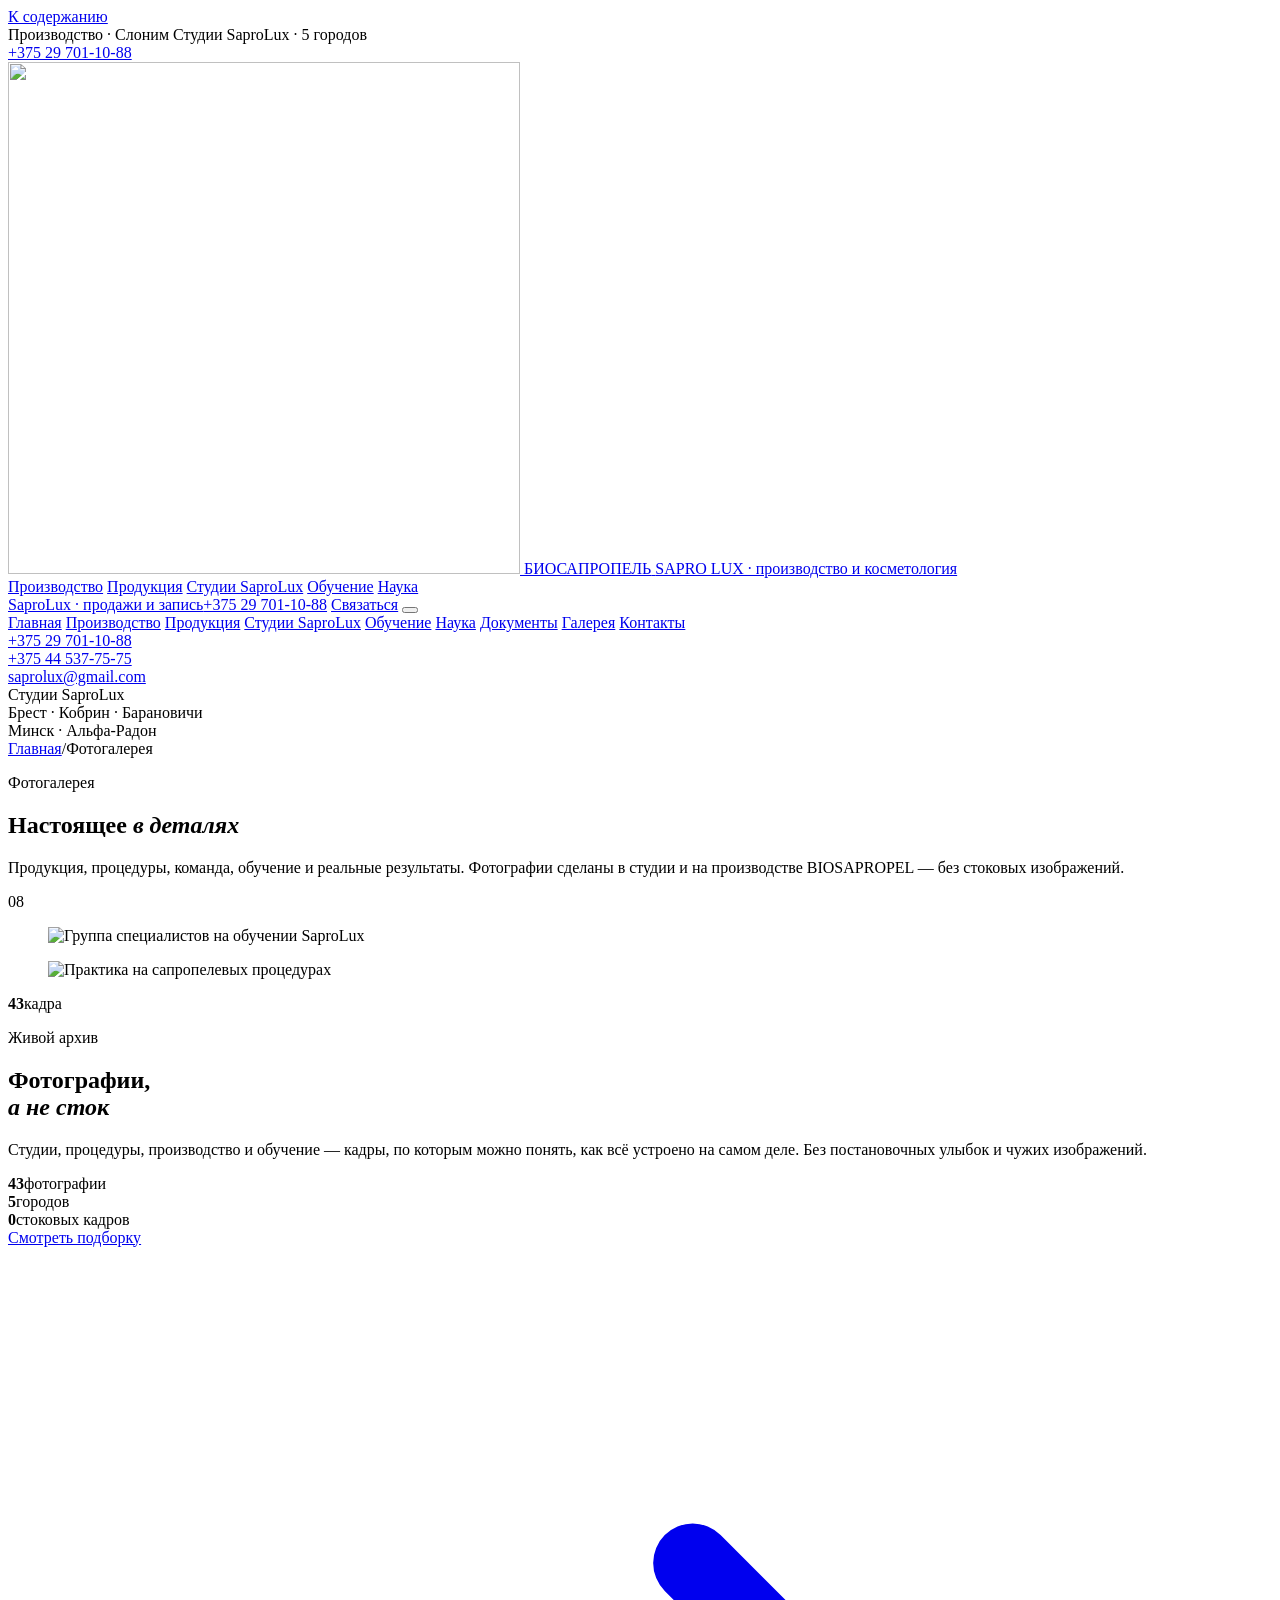
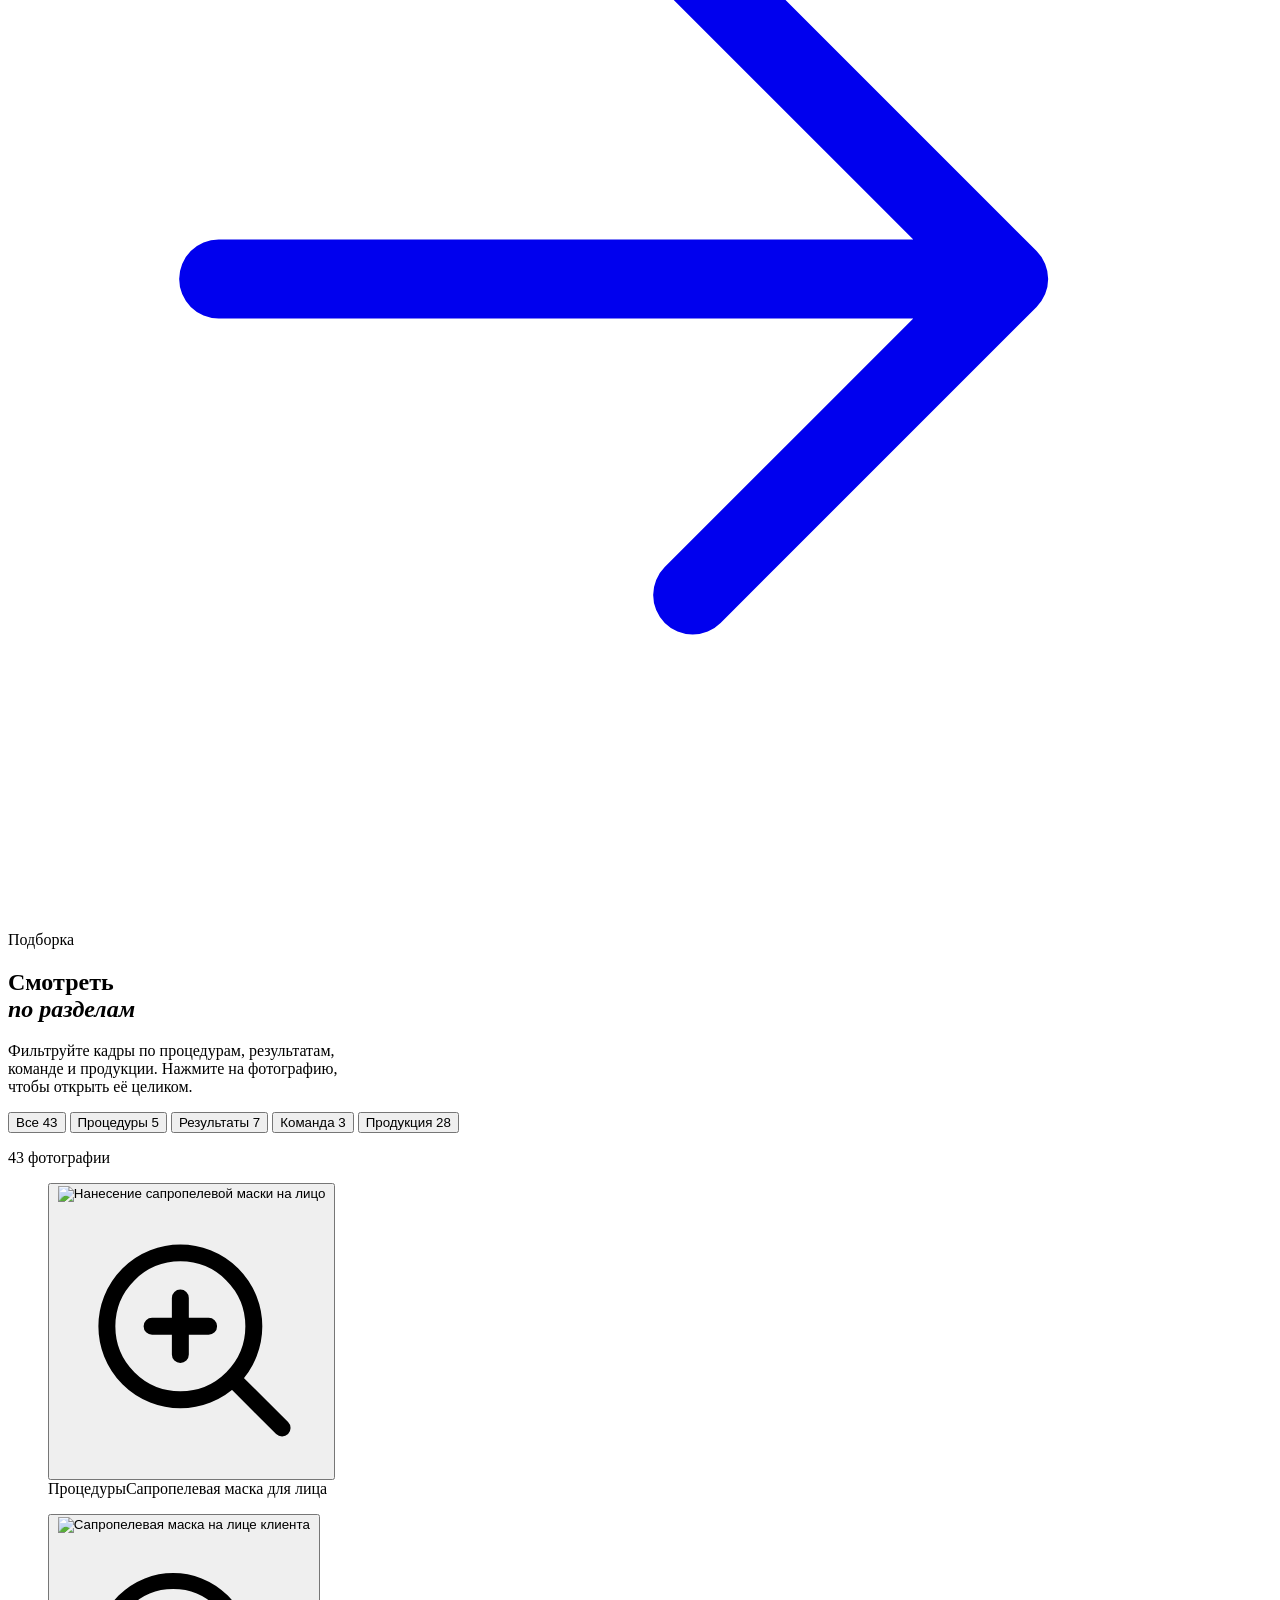
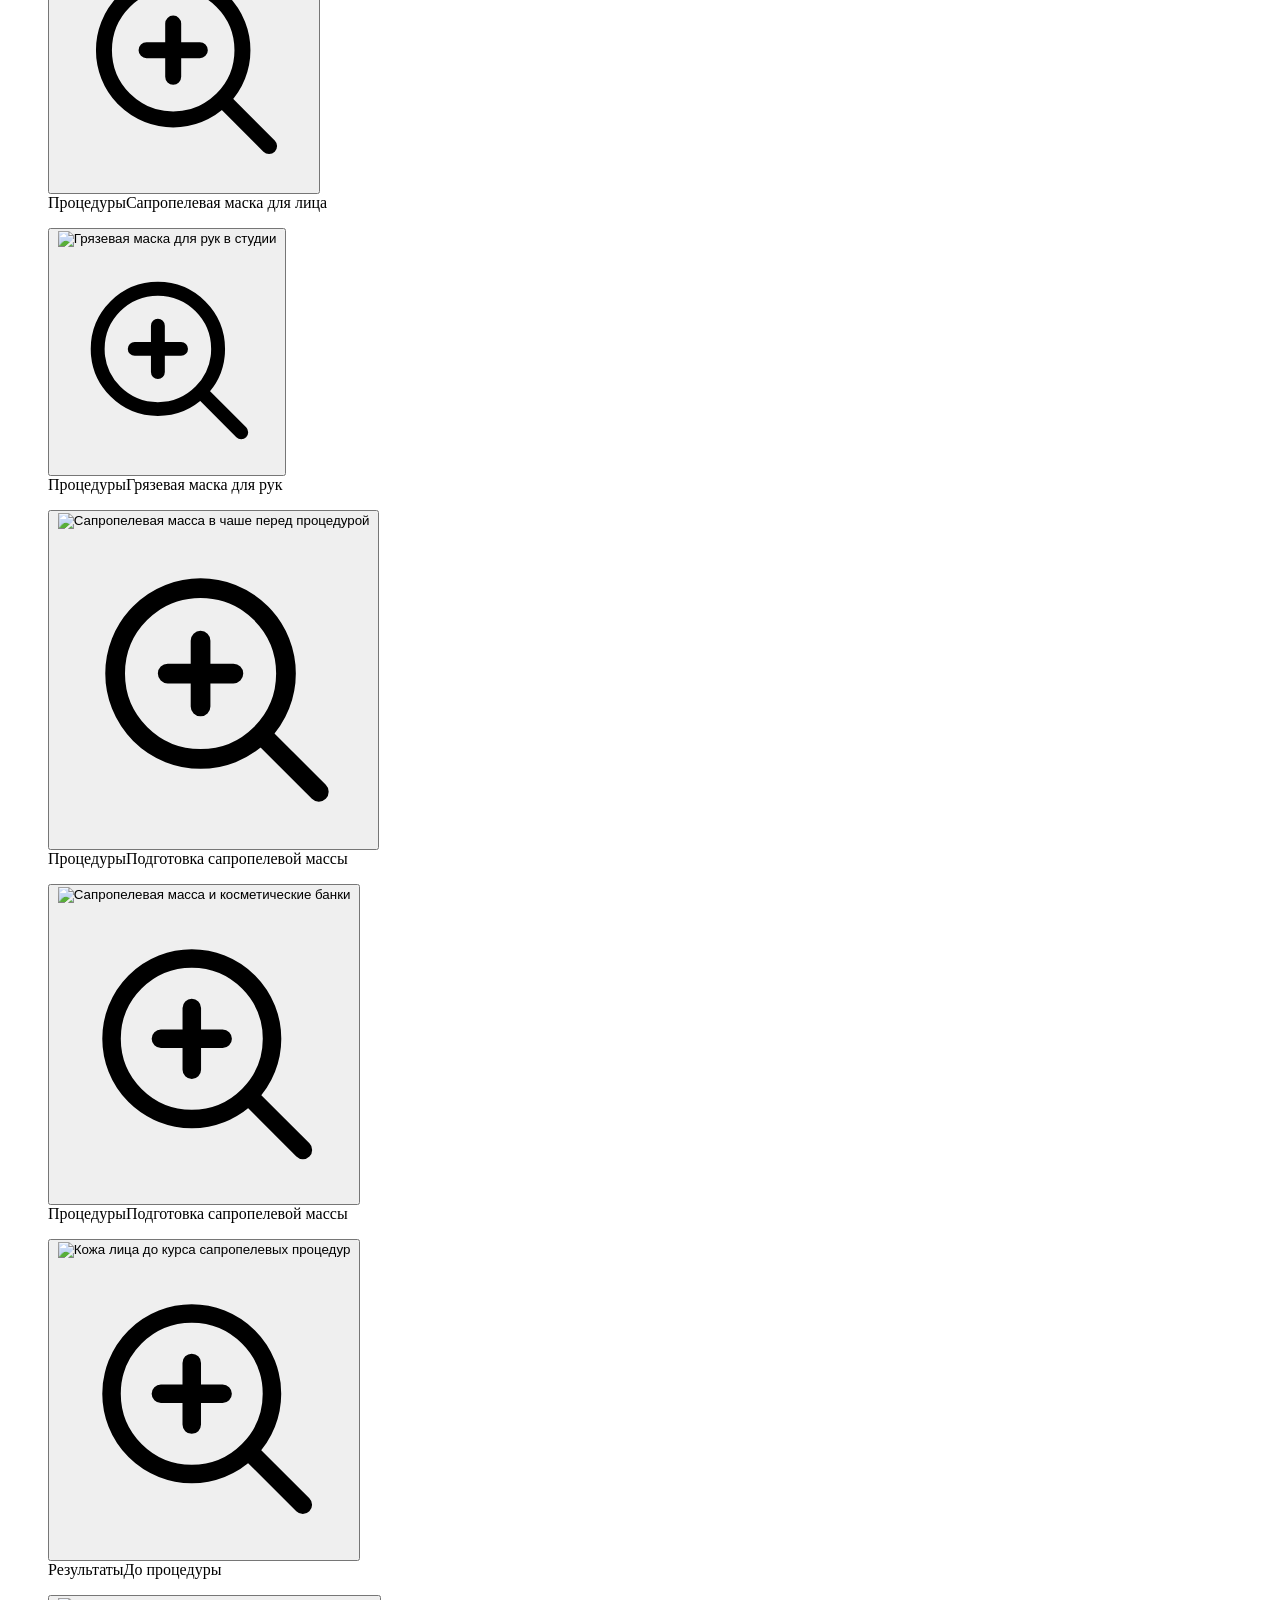
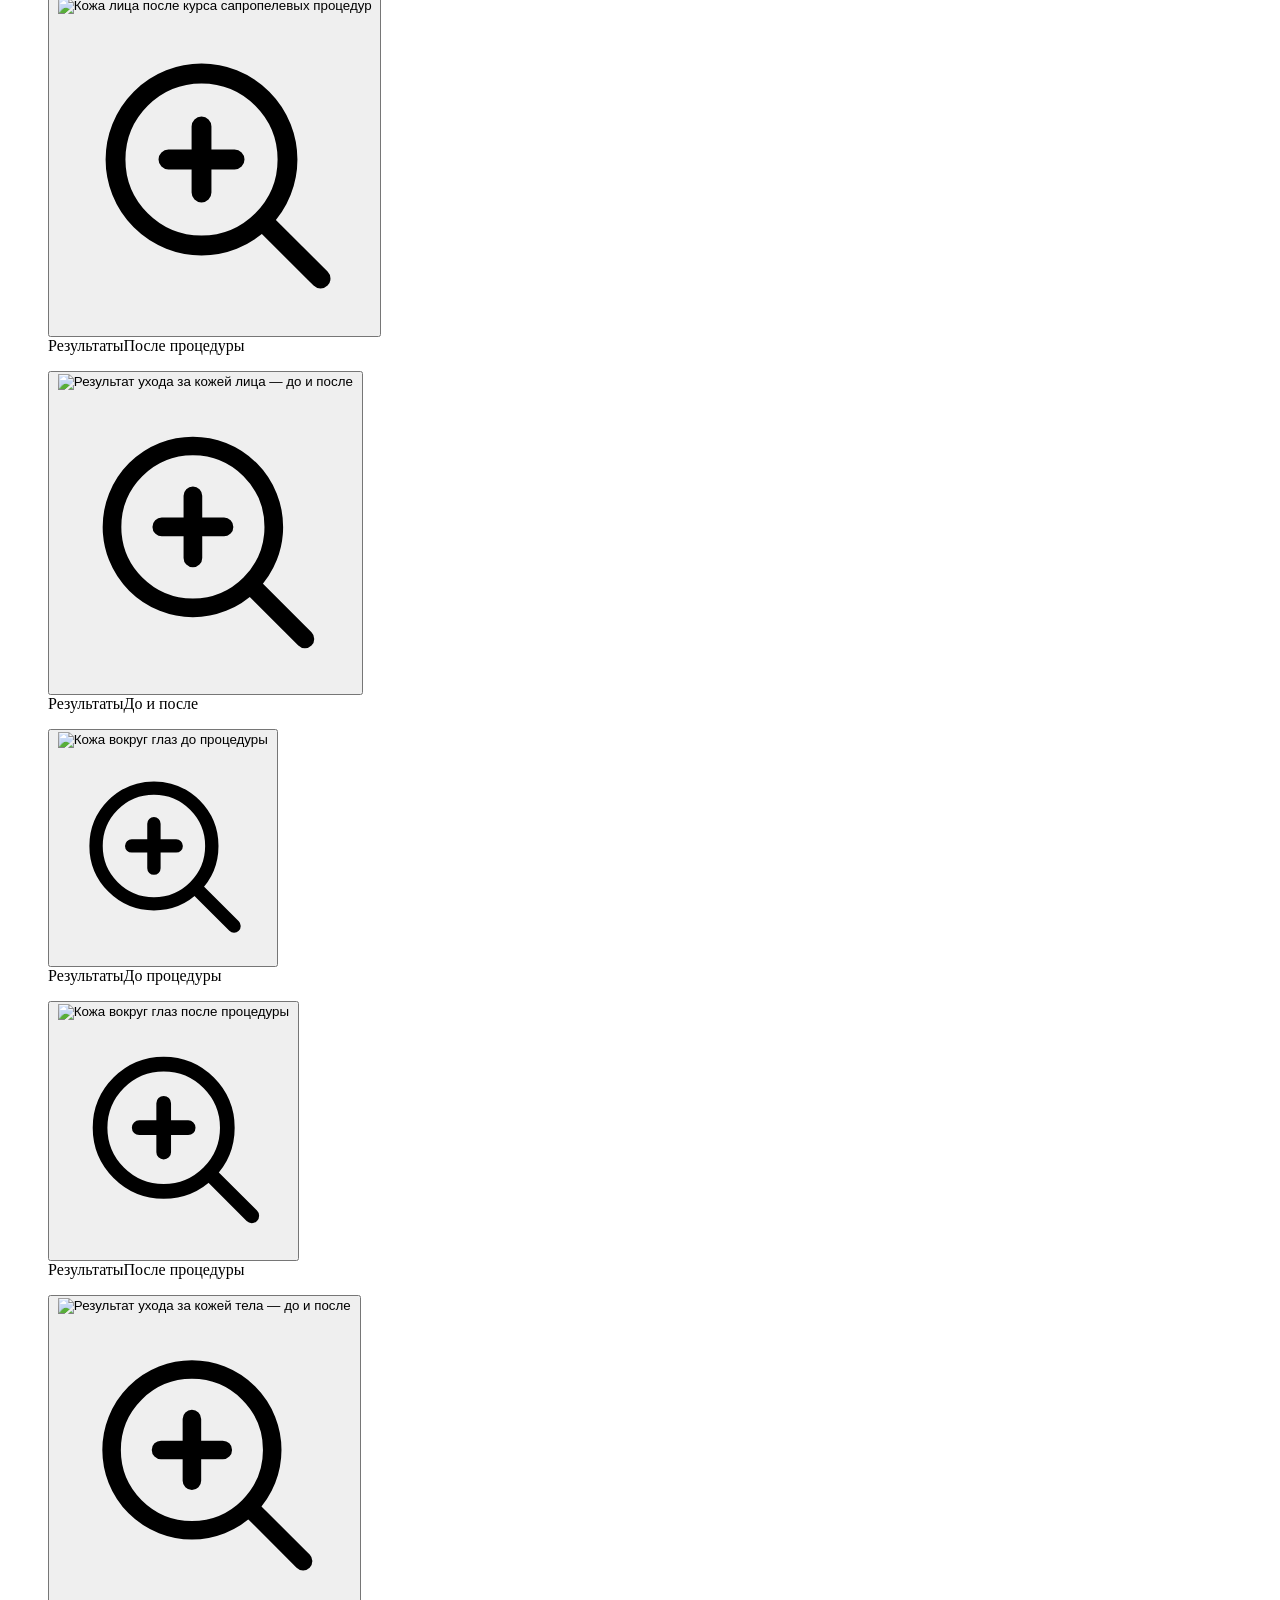
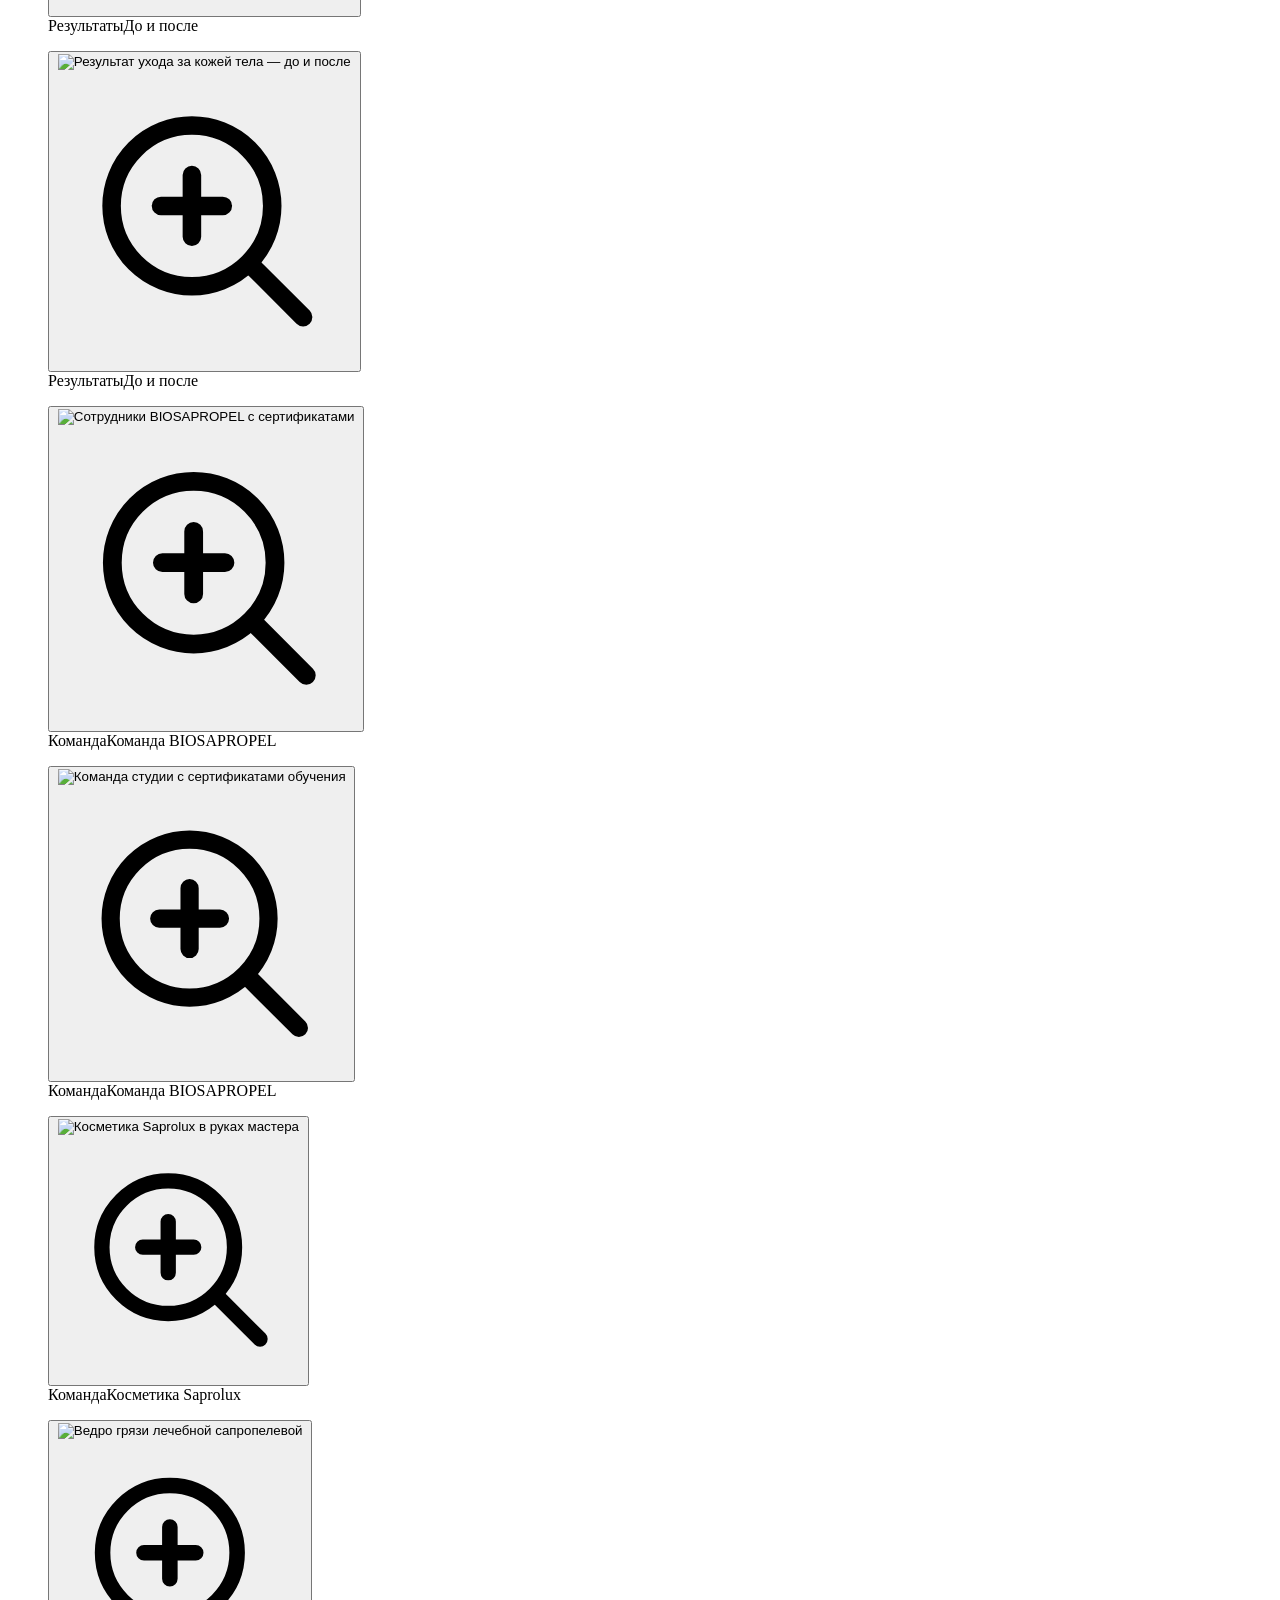
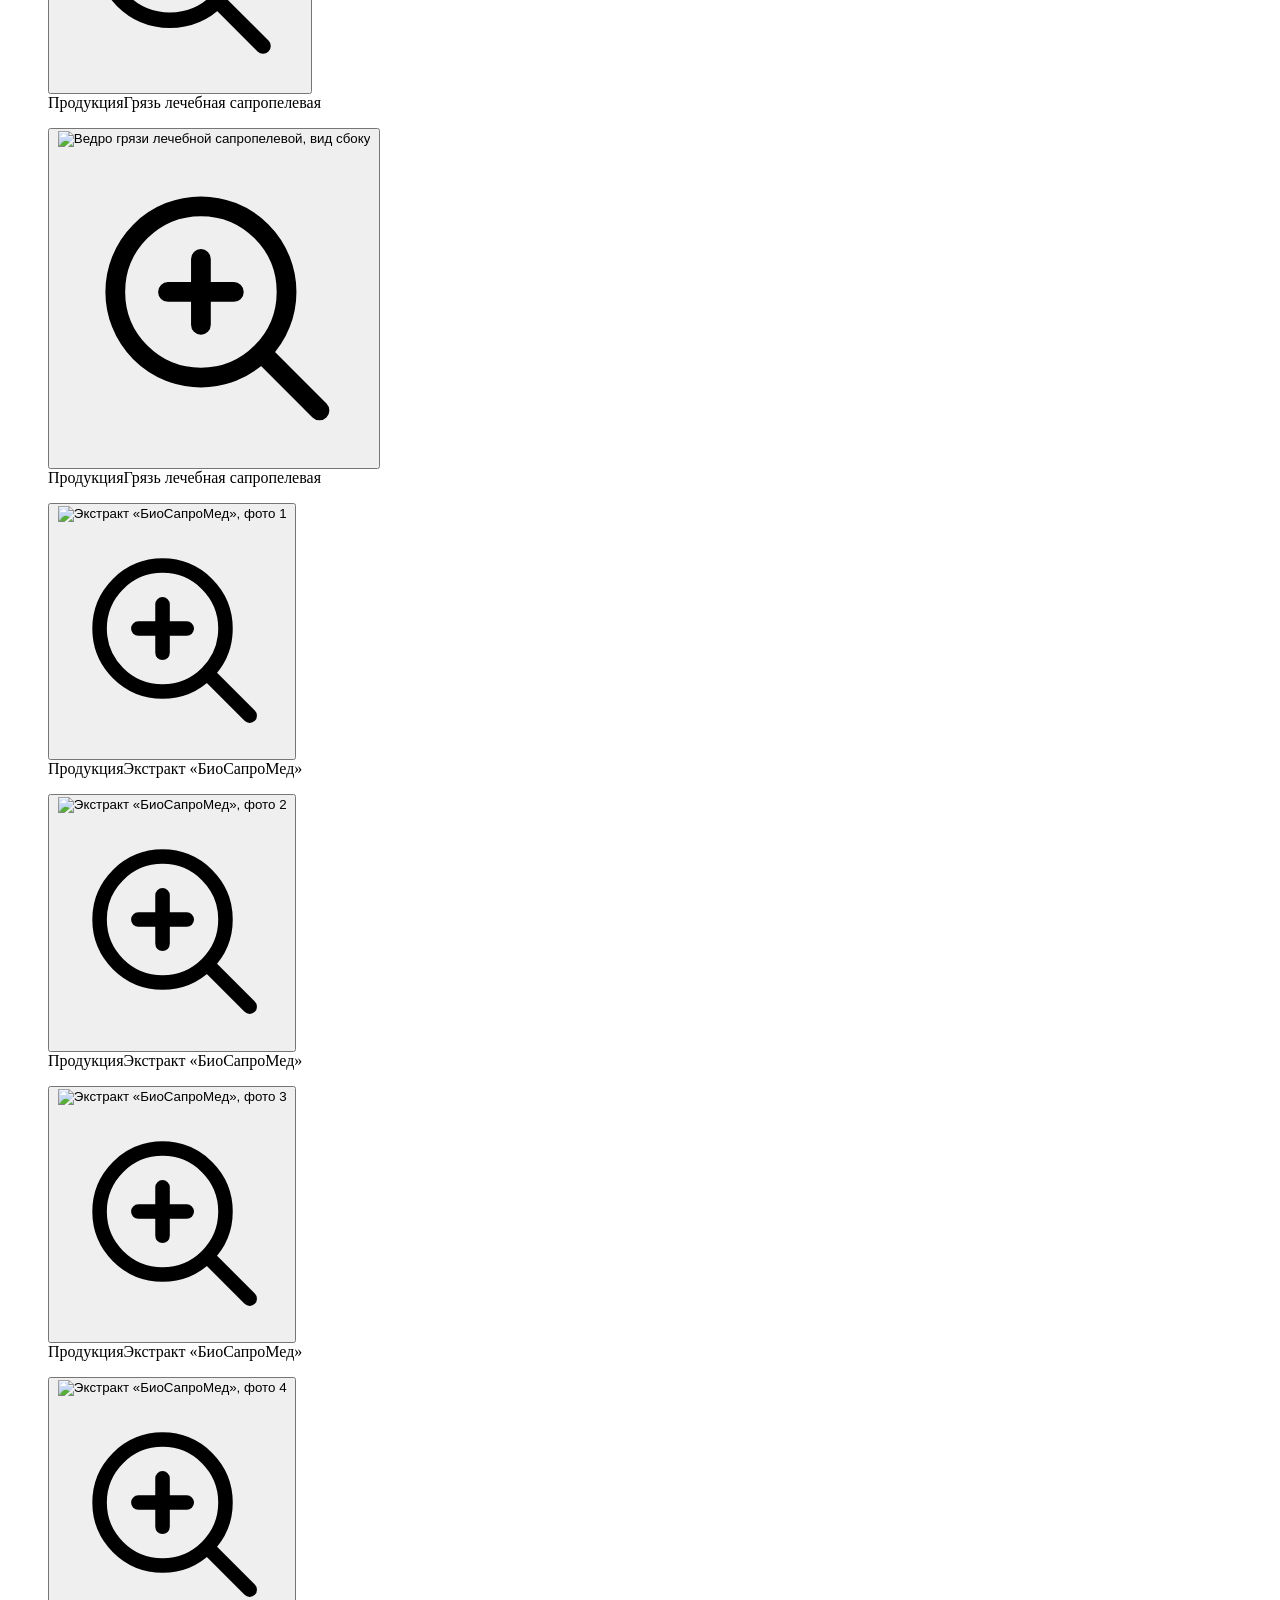
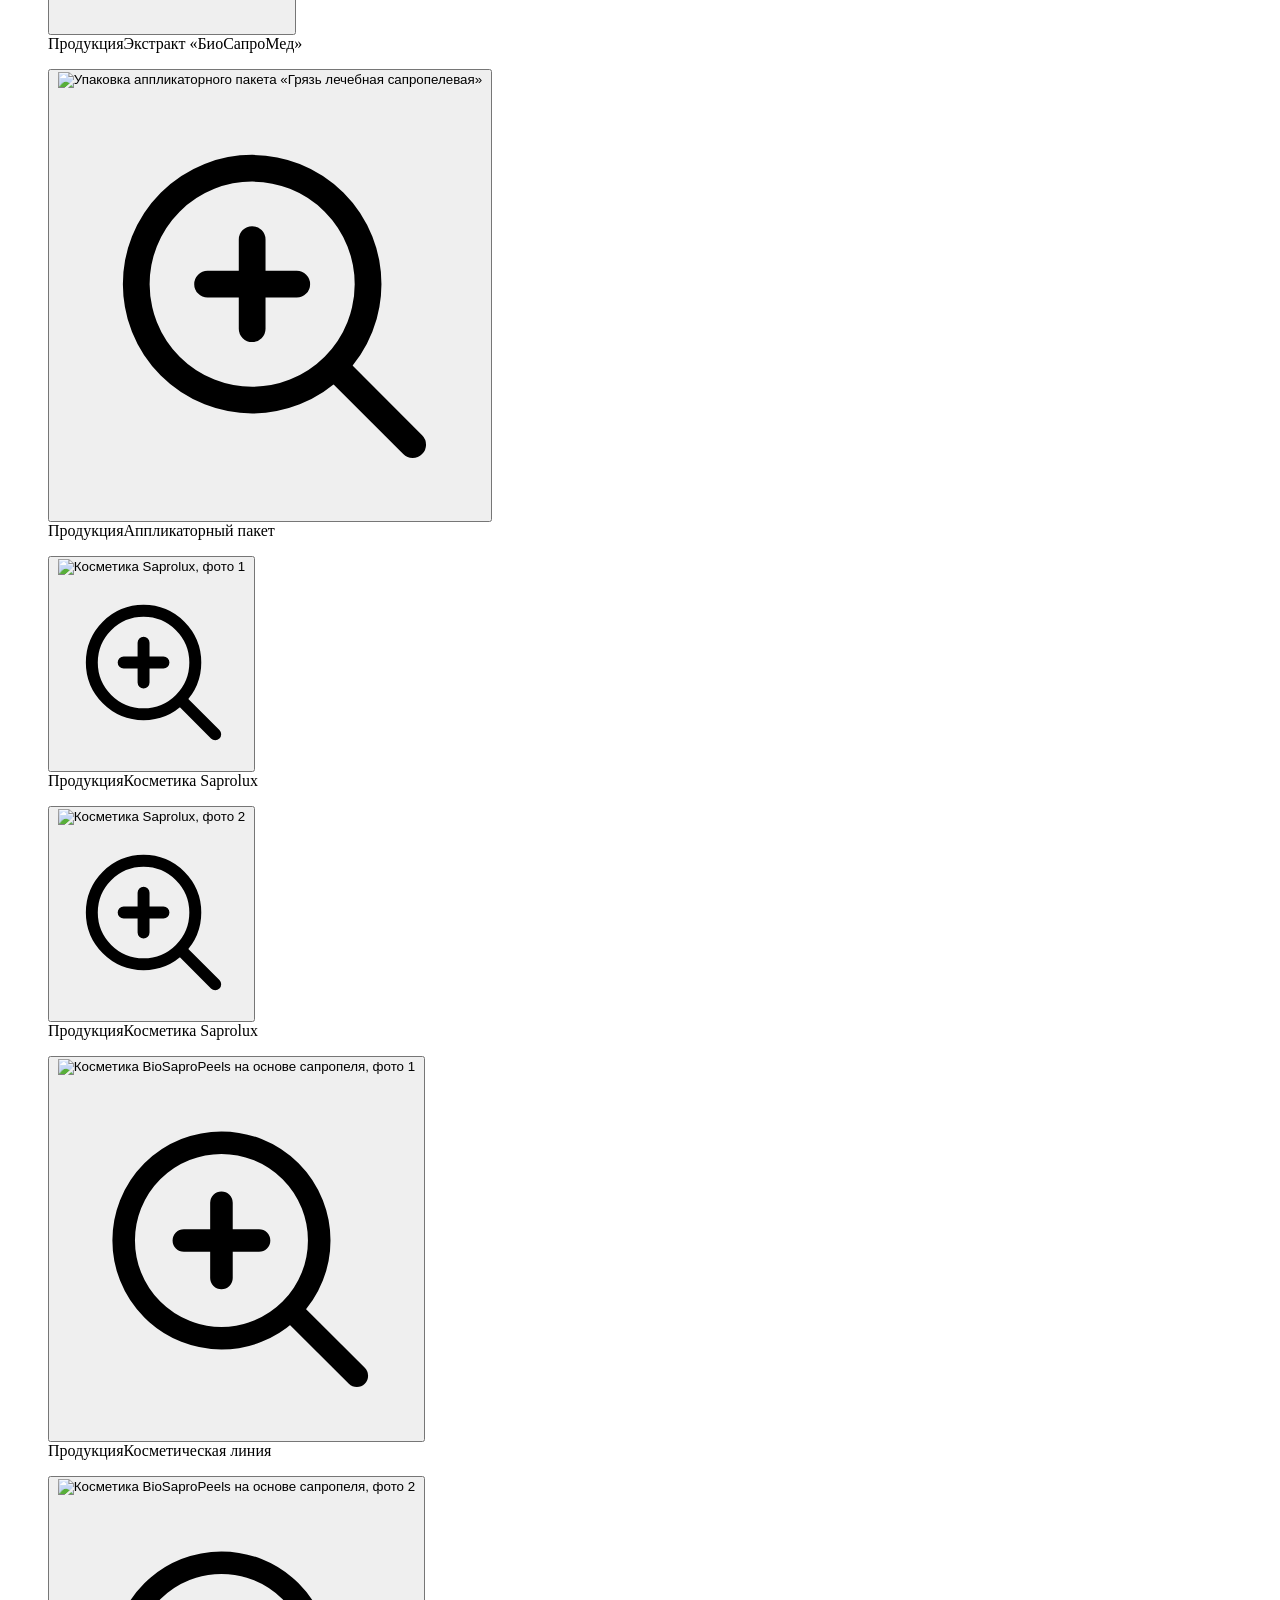
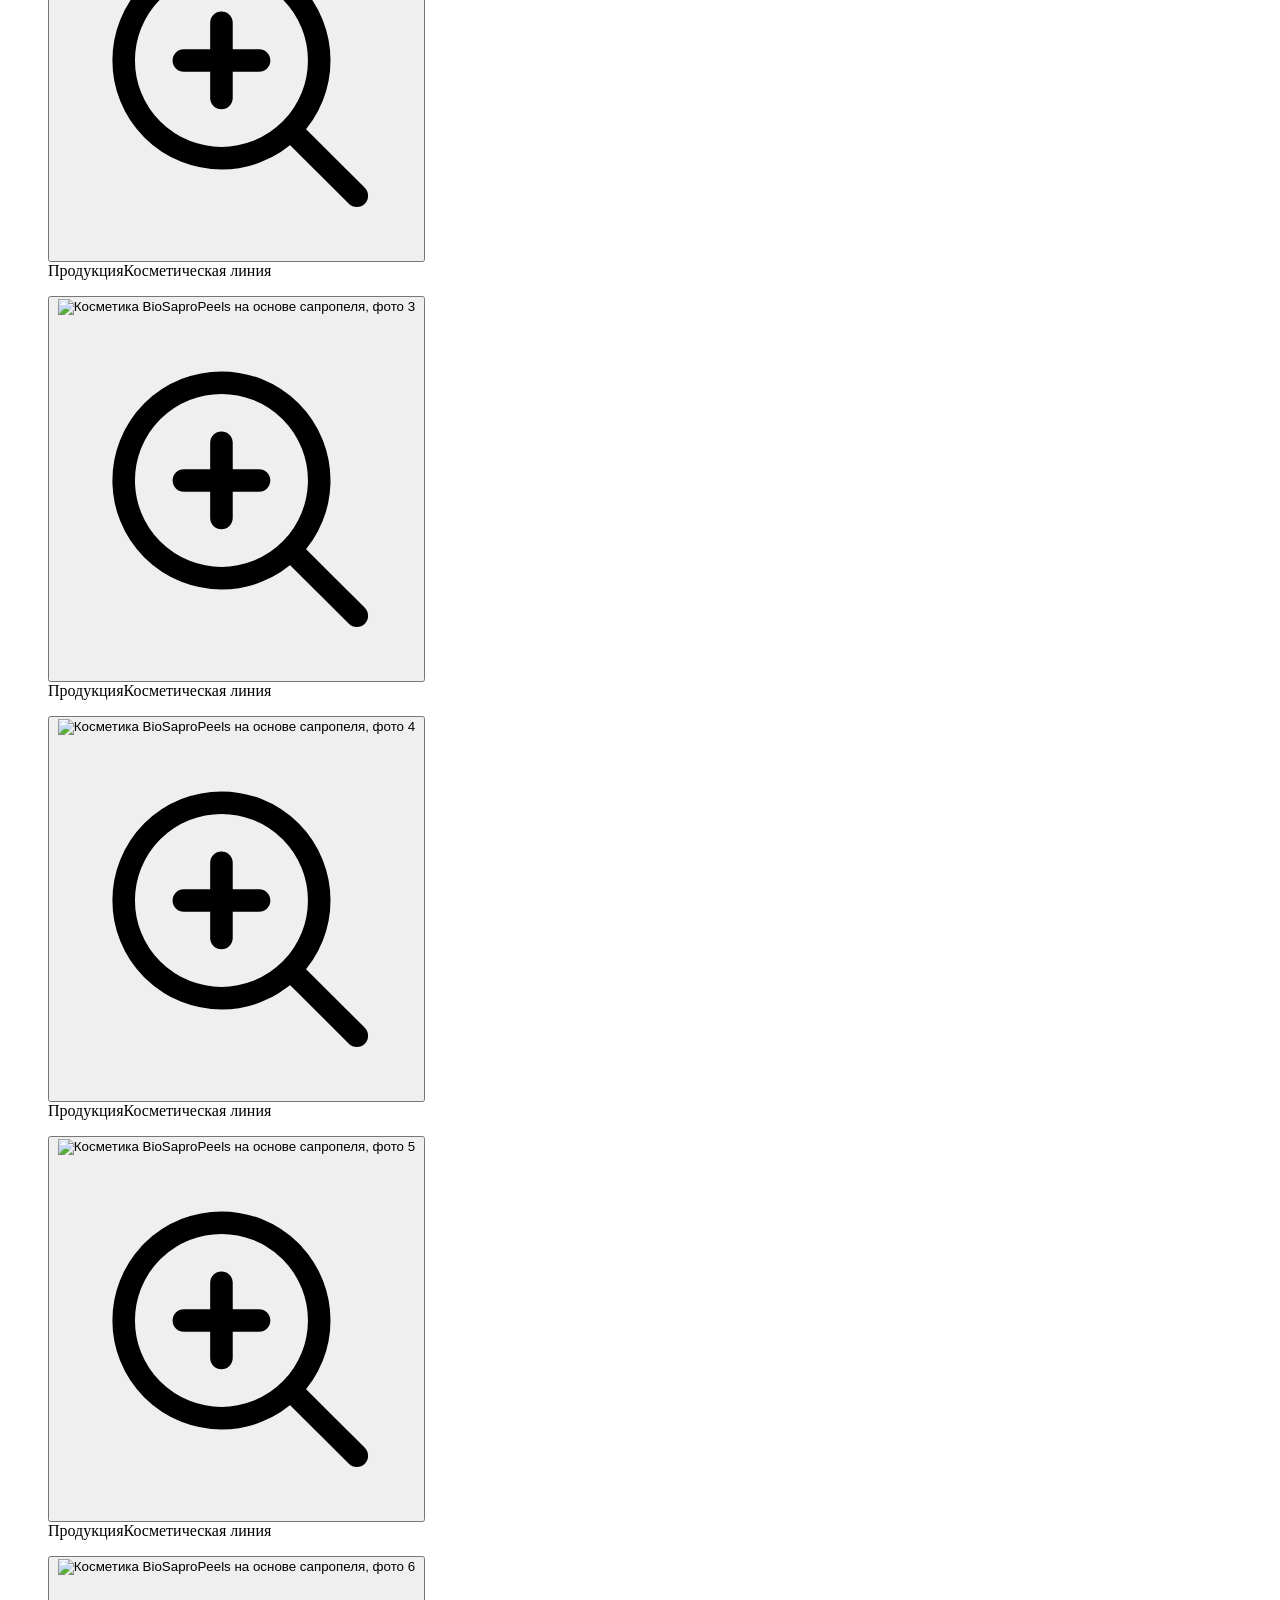
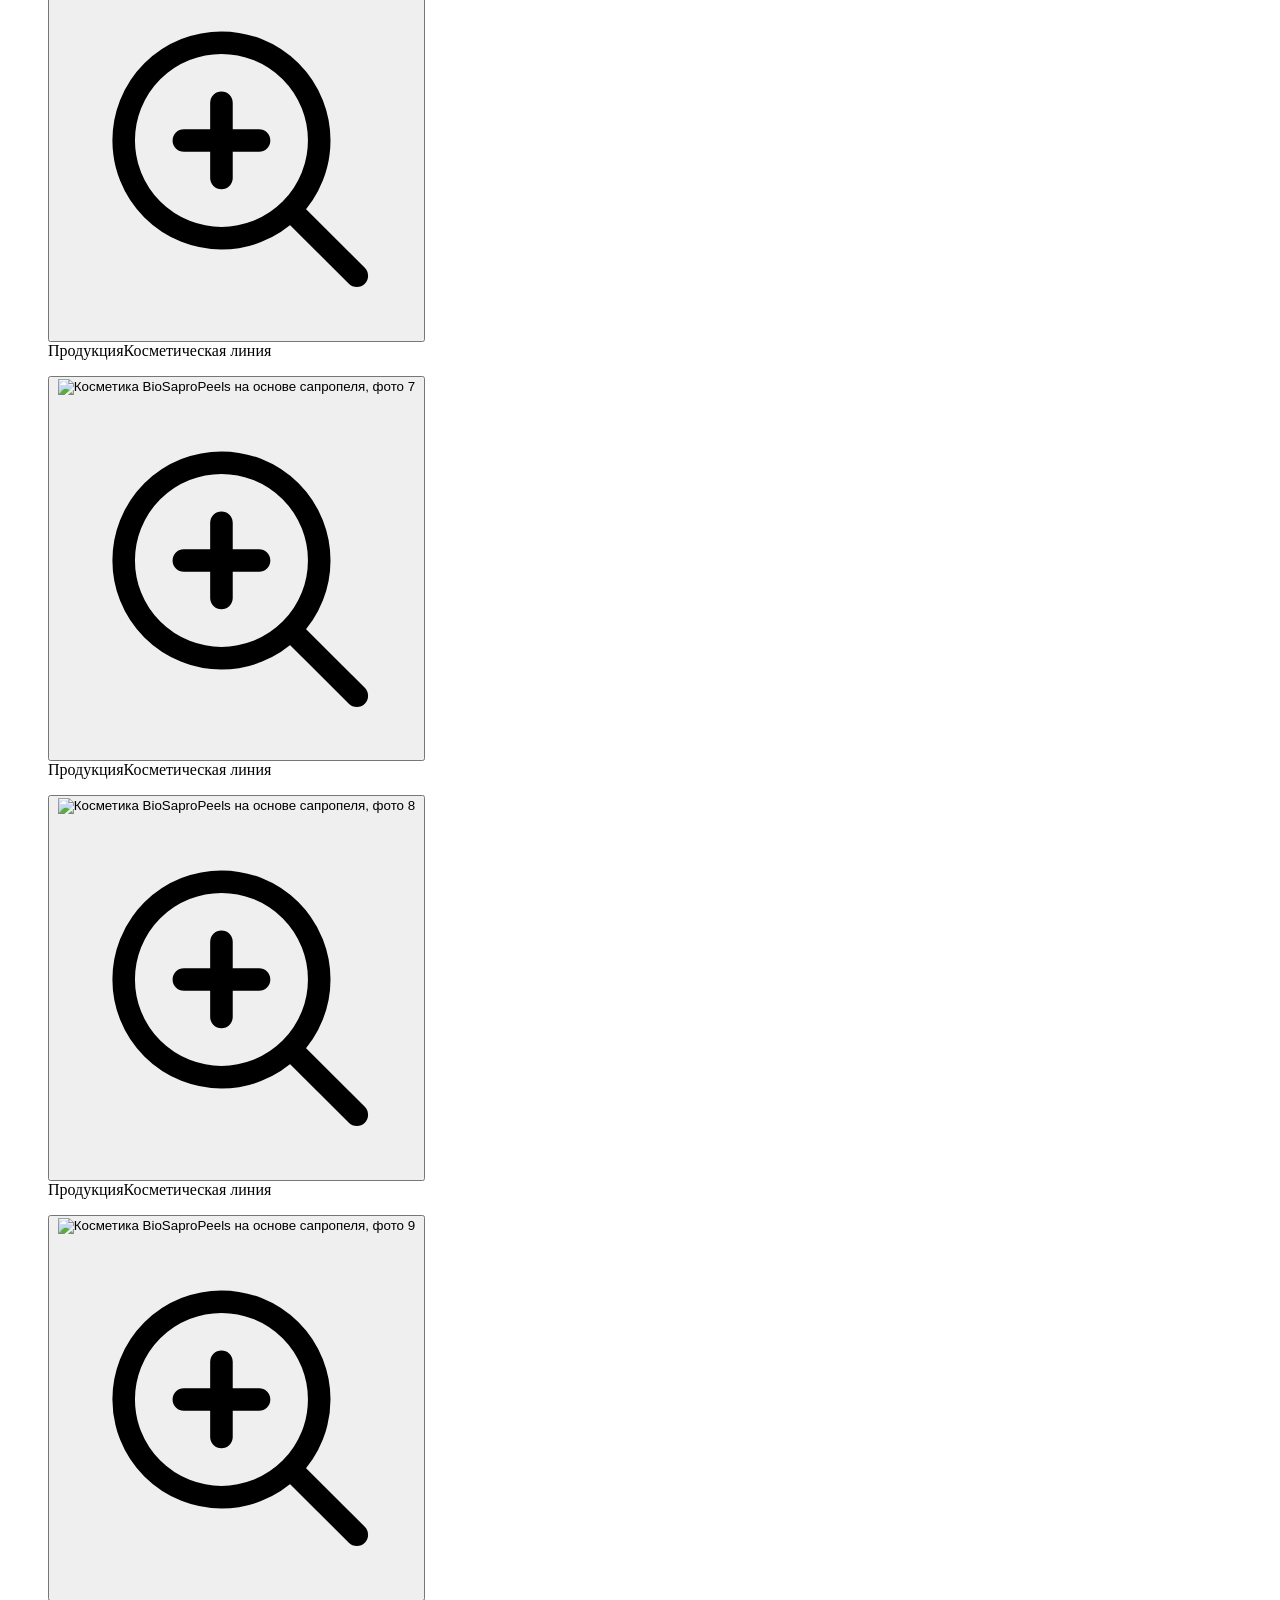
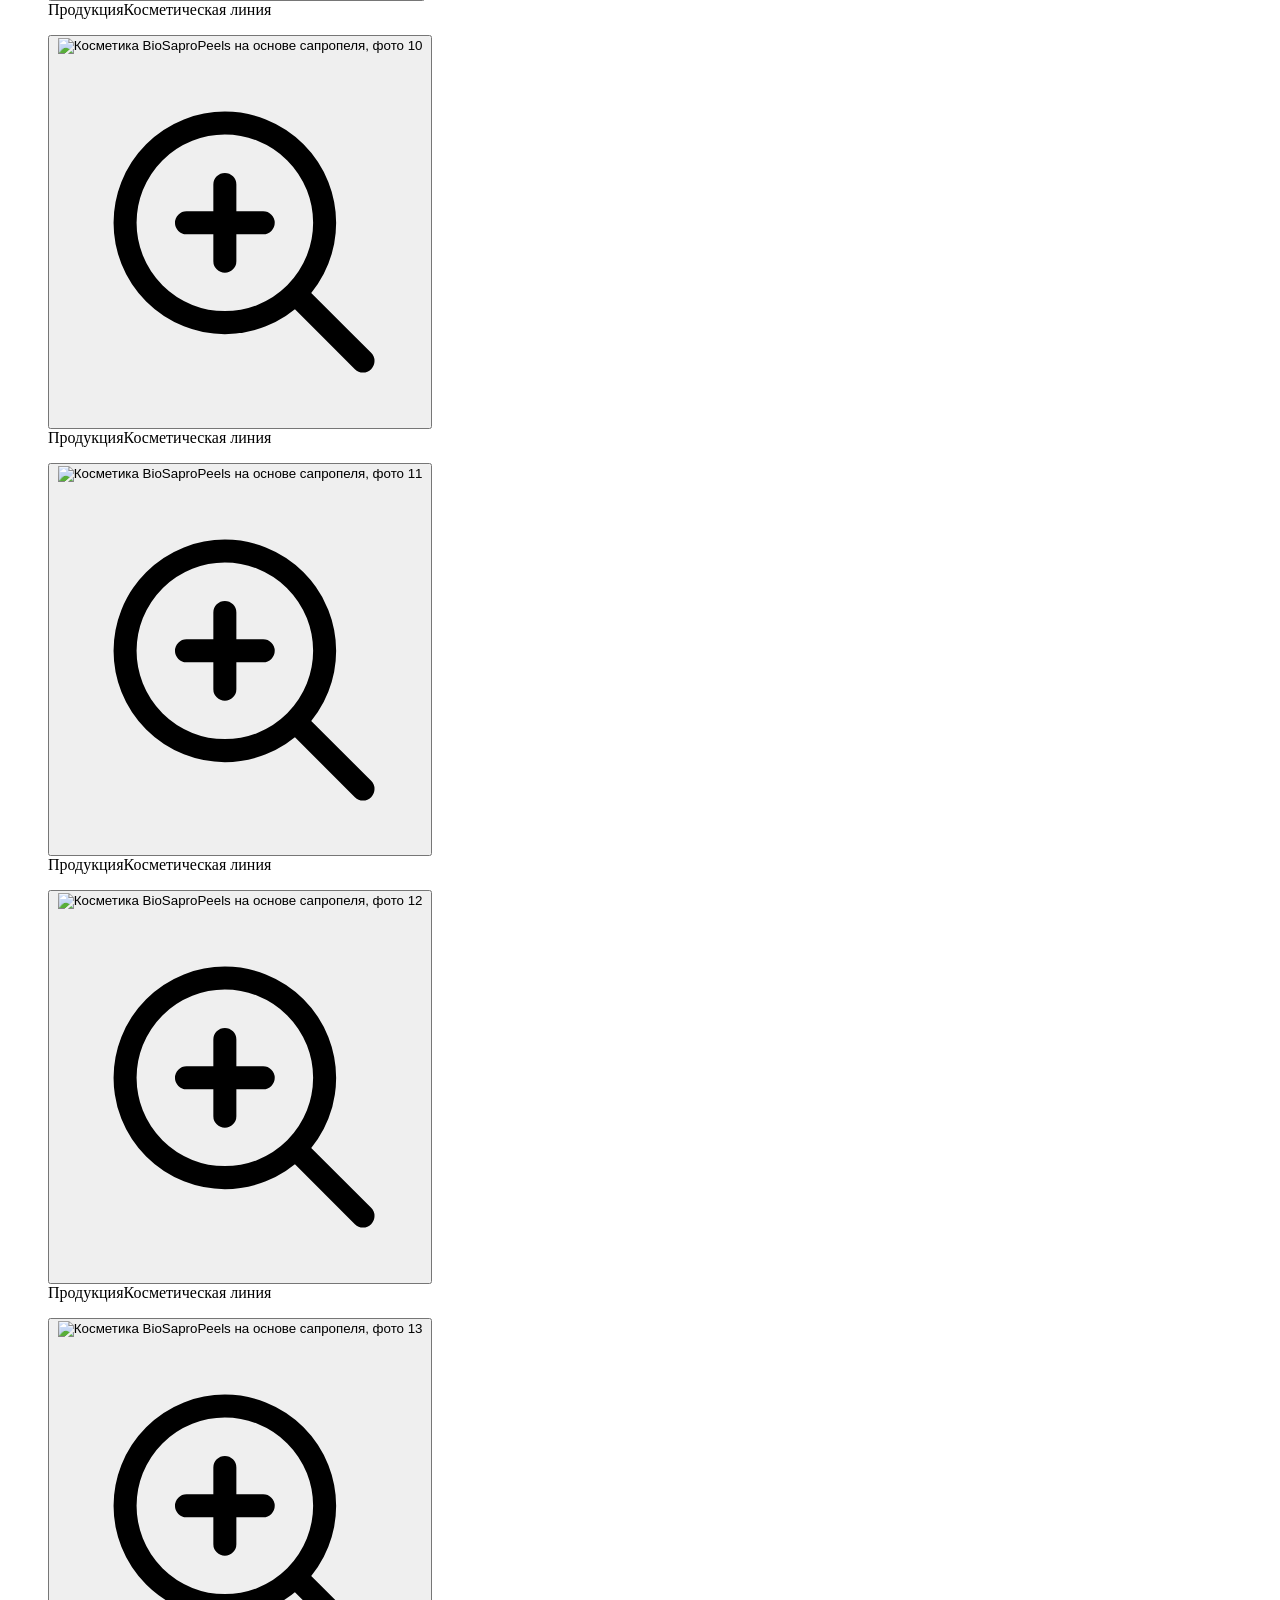
==== gallery.html @ c2a4fea3 "Add files via upload" ====
<!DOCTYPE html>
<html lang="ru">
<head>
  <meta charset="utf-8">
  <meta name="viewport" content="width=device-width, initial-scale=1">
  <meta name="theme-color" content="#07100b">
  <title>Фотогалерея — BIOSAPROPEL / SaproLux</title>
  <meta name="description" content="Реальные фотографии продукции, процедур, команды, обучения и результатов. Сапропель, производство в Слониме и студии SaproLux.">
  <meta property="og:title" content="Фотогалерея — BIOSAPROPEL / SaproLux">
  <meta property="og:description" content="Реальные фотографии продукции, процедур, команды, обучения и результатов. Сапропель, производство в Слониме и студии SaproLux.">
  <meta property="og:type" content="website">
  <link rel="canonical" href="https://biosapropel.by/gallery.html">
  <meta property="og:url" content="https://biosapropel.by/gallery.html">
  <meta property="og:site_name" content="BIOSAPROPEL">
  <meta property="og:locale" content="ru_RU">
  <meta property="og:image" content="https://biosapropel.by/assets/img/og-default.jpg">
  <meta property="og:image:width" content="1200">
  <meta property="og:image:height" content="630">
  <meta property="og:image:alt" content="BIOSAPROPEL — производство, продукция и косметология SaproLux">
  <meta name="twitter:card" content="summary_large_image">
  <meta name="twitter:title" content="Фотогалерея — BIOSAPROPEL / SaproLux">
  <meta name="twitter:description" content="Реальные фотографии продукции, процедур, команды, обучения и результатов. Сапропель, производство в Слониме и студии SaproLux.">
  <meta name="twitter:image" content="https://biosapropel.by/assets/img/og-default.jpg">
  <link rel="icon" href="favicon.ico" sizes="any">
  <link rel="apple-touch-icon" href="assets/img/apple-touch-icon.png">
  <link rel="manifest" href="manifest.webmanifest">
  <link rel="icon" href="assets/img/favicon.svg" type="image/svg+xml">
  <link rel="stylesheet" href="assets/css/style.css">
  <script>document.documentElement.classList.add("js");</script>
</head>
<body class="page-gallery">
  <a class="skip-link" href="#main">К содержанию</a><div class="topbar">
    <div class="container topbar__inner">
      <div class="topbar__group">
        <span>Производство · Слоним</span>
        <span class="topbar__dot"></span>
        <span class="topbar__group--middle">Студии SaproLux · 5 городов</span>
      </div>
      <div class="topbar__group">
        <a class="topbar__link" href="tel:+375297011088">+375 29 701-10-88</a>
      </div>
    </div>
  </div>
  <header class="site-header" id="header">
    <div class="container site-header__inner">
      <a class="site-logo" href="/" aria-label="БиоСапропель — SaproLux, на главную">
        <img class="site-logo__mark" src="assets/img/brands/logo-biosapropel-round.png" alt="" width="512" height="512">
        <span class="site-logo__text">
          <span class="site-logo__name">БИОСАПРОПЕЛЬ</span>
          <span class="site-logo__sub">SAPRO LUX · производство и косметология</span>
        </span>
      </a>
      <nav class="main-nav" aria-label="Основная навигация">
        <a href="production.html">Производство</a>
        <a href="products.html">Продукция</a>
        <a href="studios.html">Студии SaproLux</a>
        <a href="training.html">Обучение</a>
        <a href="science.html">Наука</a>
        
      </nav>
      <div class="header-actions">
        <a class="header-phone" href="tel:+375297011088"><span>SaproLux · продажи и запись</span>+375 29 701-10-88</a>
        <a class="btn btn--gold btn--sm" href="contacts.html#contact-form">Связаться</a>
        <button class="burger" type="button" aria-label="Открыть меню" aria-expanded="false" aria-controls="mobile-menu">
          <span></span><span></span><span></span>
        </button>
      </div>
    </div>
  </header>
  <div class="mobile-menu" id="mobile-menu" aria-hidden="true">
    <div class="container">
      <nav class="mobile-menu__nav" aria-label="Мобильная навигация">
        <a href="/">Главная</a>
        <a href="production.html">Производство</a>
        <a href="products.html">Продукция</a>
        <a href="studios.html">Студии SaproLux</a>
        <a href="training.html">Обучение</a>
        
        <a href="science.html">Наука</a>
        <a href="documents.html">Документы</a>
        <a href="gallery.html" aria-current="page">Галерея</a>
        <a href="contacts.html">Контакты</a>
      </nav>
      <div class="mobile-menu__meta">
        <div>
          <a href="tel:+375297011088">+375 29 701-10-88</a><br>
          <a href="tel:+375445377575">+375 44 537-75-75</a><br>
          <a href="mailto:saprolux@gmail.com">saprolux@gmail.com</a>
        </div>
        <div>Студии SaproLux<br>Брест · Кобрин · Барановичи<br>Минск · Альфа-Радон</div>
      </div>
    </div>
  </div>
  <main id="main">
  <section class="page-hero">
    <div class="page-hero__bg" style="background-image:url('assets/img/gallery/procedure-face-02.jpg')"></div>
    <div class="page-hero__veil"></div>
    <div class="container page-hero__inner">
      <nav class="crumbs" aria-label="Хлебные крошки">
        <a href="/">Главная</a><span>/</span><span>Фотогалерея</span>
      </nav>
      <p class="eyebrow">Фотогалерея</p>
      <h1>Настоящее <em>в деталях</em></h1>
      <p class="page-hero__text">Продукция, процедуры, команда, обучение и реальные результаты. Фотографии сделаны в студии и на производстве BIOSAPROPEL — без стоковых изображений.</p>
    </div>
    <span class="page-hero__index" aria-hidden="true">08</span>
  </section>

  <section class="gallery-editorial">
    <div class="container gallery-editorial__inner">
      <div class="gallery-editorial__media reveal">
        <figure class="gallery-editorial__main">
          <img src="assets/img/training/seminar.jpg" alt="Группа специалистов на обучении SaproLux" loading="eager">
        </figure>
        <figure class="gallery-editorial__inset">
          <img src="assets/img/training/practice.jpg" alt="Практика на сапропелевых процедурах" loading="lazy">
        </figure>
        <span class="gallery-editorial__stamp"><strong>43</strong><span>кадра</span></span>
      </div>
      <div class="gallery-editorial__body reveal" data-delay="1">
        <p class="eyebrow">Живой архив</p>
        <h2>Фотографии,<br><em>а не сток</em></h2>
        <p class="lead">Студии, процедуры, производство и обучение — кадры, по которым можно понять, как всё устроено на самом деле. Без постановочных улыбок и чужих изображений.</p>
        <div class="gallery-editorial__stats">
          <div><strong>43</strong><span>фотографии</span></div>
          <div><strong>5</strong><span>городов</span></div>
          <div><strong>0</strong><span>стоковых кадров</span></div>
        </div>
        <a class="btn btn--ghost" href="#collection">Смотреть подборку <svg viewBox="0 0 24 24" fill="none" aria-hidden="true"><path d="M4 12h15M13 6l6 6-6 6" stroke="currentColor" stroke-width="1.5" stroke-linecap="round" stroke-linejoin="round"/></svg></a>
      </div>
    </div>
  </section>

  <section class="section section--green" id="collection">
    <div class="container">
      <div class="section-head">
        <div class="section-head__title reveal">
          <p class="eyebrow">Подборка</p>
          <h2>Смотреть<br><em>по разделам</em></h2>
        </div>
        <p class="lead reveal" data-delay="1" style="max-width:360px">Фильтруйте кадры по процедурам, результатам, команде и продукции. Нажмите на фотографию, чтобы открыть её целиком.</p>
      </div>
      <div class="gallery-toolbar reveal">
        <div class="gallery-filters" role="group" aria-label="Фильтр фотографий">
          <button class="gallery-filter is-active" type="button" data-filter="all" aria-pressed="true">Все <span>43</span></button>
          <button class="gallery-filter" type="button" data-filter="procedure" aria-pressed="false">Процедуры <span>5</span></button>
          <button class="gallery-filter" type="button" data-filter="result" aria-pressed="false">Результаты <span>7</span></button>
          <button class="gallery-filter" type="button" data-filter="team" aria-pressed="false">Команда <span>3</span></button>
          <button class="gallery-filter" type="button" data-filter="product" aria-pressed="false">Продукция <span>28</span></button>
        </div>
        <p class="gallery-count" data-gallery-count aria-live="polite">43 фотографии</p>
      </div>
      <div class="gallery-grid" data-gallery>
        <figure class="gallery-card" data-cat="procedure">
          <button class="gallery-card__media" type="button" data-lightbox data-full="assets/img/gallery/procedure-face-01.jpg" data-caption="Процедуры · Сапропелевая маска для лица">
            <img src="assets/img/gallery/procedure-face-01-640.jpg" srcset="assets/img/gallery/procedure-face-01-640.jpg 480w, assets/img/gallery/procedure-face-01.jpg 960w" sizes="(max-width: 560px) 92vw, (max-width: 820px) 46vw, (max-width: 1180px) 31vw, 23vw" alt="Нанесение сапропелевой маски на лицо" loading="lazy" width="960" height="1280">
            <span class="gallery-card__zoom"><svg viewBox="0 0 24 24" fill="none" aria-hidden="true"><circle cx="11" cy="11" r="6.5" stroke="currentColor" stroke-width="1.5"/><path d="m16 16 4 4M11 8.5v5M8.5 11h5" stroke="currentColor" stroke-width="1.5" stroke-linecap="round"/></svg></span>
          </button>
          <figcaption class="gallery-card__cap"><span>Процедуры</span>Сапропелевая маска для лица</figcaption>
        </figure>
        <figure class="gallery-card" data-cat="procedure">
          <button class="gallery-card__media" type="button" data-lightbox data-full="assets/img/gallery/procedure-face-02.jpg" data-caption="Процедуры · Сапропелевая маска для лица">
            <img src="assets/img/gallery/procedure-face-02-640.jpg" srcset="assets/img/gallery/procedure-face-02-640.jpg 480w, assets/img/gallery/procedure-face-02.jpg 960w" sizes="(max-width: 560px) 92vw, (max-width: 820px) 46vw, (max-width: 1180px) 31vw, 23vw" alt="Сапропелевая маска на лице клиента" loading="lazy" width="960" height="1280">
            <span class="gallery-card__zoom"><svg viewBox="0 0 24 24" fill="none" aria-hidden="true"><circle cx="11" cy="11" r="6.5" stroke="currentColor" stroke-width="1.5"/><path d="m16 16 4 4M11 8.5v5M8.5 11h5" stroke="currentColor" stroke-width="1.5" stroke-linecap="round"/></svg></span>
          </button>
          <figcaption class="gallery-card__cap"><span>Процедуры</span>Сапропелевая маска для лица</figcaption>
        </figure>
        <figure class="gallery-card" data-cat="procedure">
          <button class="gallery-card__media" type="button" data-lightbox data-full="assets/img/gallery/procedure-mask-hands.jpg" data-caption="Процедуры · Грязевая маска для рук">
            <img src="assets/img/gallery/procedure-mask-hands-640.jpg" srcset="assets/img/gallery/procedure-mask-hands-640.jpg 480w, assets/img/gallery/procedure-mask-hands.jpg 960w" sizes="(max-width: 560px) 92vw, (max-width: 820px) 46vw, (max-width: 1180px) 31vw, 23vw" alt="Грязевая маска для рук в студии" loading="lazy" width="960" height="1280">
            <span class="gallery-card__zoom"><svg viewBox="0 0 24 24" fill="none" aria-hidden="true"><circle cx="11" cy="11" r="6.5" stroke="currentColor" stroke-width="1.5"/><path d="m16 16 4 4M11 8.5v5M8.5 11h5" stroke="currentColor" stroke-width="1.5" stroke-linecap="round"/></svg></span>
          </button>
          <figcaption class="gallery-card__cap"><span>Процедуры</span>Грязевая маска для рук</figcaption>
        </figure>
        <figure class="gallery-card" data-cat="procedure">
          <button class="gallery-card__media" type="button" data-lightbox data-full="assets/img/gallery/procedure-mud-01.jpg" data-caption="Процедуры · Подготовка сапропелевой массы">
            <img src="assets/img/gallery/procedure-mud-01-640.jpg" srcset="assets/img/gallery/procedure-mud-01-640.jpg 480w, assets/img/gallery/procedure-mud-01.jpg 960w" sizes="(max-width: 560px) 92vw, (max-width: 820px) 46vw, (max-width: 1180px) 31vw, 23vw" alt="Сапропелевая масса в чаше перед процедурой" loading="lazy" width="960" height="1280">
            <span class="gallery-card__zoom"><svg viewBox="0 0 24 24" fill="none" aria-hidden="true"><circle cx="11" cy="11" r="6.5" stroke="currentColor" stroke-width="1.5"/><path d="m16 16 4 4M11 8.5v5M8.5 11h5" stroke="currentColor" stroke-width="1.5" stroke-linecap="round"/></svg></span>
          </button>
          <figcaption class="gallery-card__cap"><span>Процедуры</span>Подготовка сапропелевой массы</figcaption>
        </figure>
        <figure class="gallery-card" data-cat="procedure">
          <button class="gallery-card__media" type="button" data-lightbox data-full="assets/img/gallery/procedure-mud-02.jpg" data-caption="Процедуры · Подготовка сапропелевой массы">
            <img src="assets/img/gallery/procedure-mud-02-640.jpg" srcset="assets/img/gallery/procedure-mud-02-640.jpg 480w, assets/img/gallery/procedure-mud-02.jpg 960w" sizes="(max-width: 560px) 92vw, (max-width: 820px) 46vw, (max-width: 1180px) 31vw, 23vw" alt="Сапропелевая масса и косметические банки" loading="lazy" width="960" height="1280">
            <span class="gallery-card__zoom"><svg viewBox="0 0 24 24" fill="none" aria-hidden="true"><circle cx="11" cy="11" r="6.5" stroke="currentColor" stroke-width="1.5"/><path d="m16 16 4 4M11 8.5v5M8.5 11h5" stroke="currentColor" stroke-width="1.5" stroke-linecap="round"/></svg></span>
          </button>
          <figcaption class="gallery-card__cap"><span>Процедуры</span>Подготовка сапропелевой массы</figcaption>
        </figure>
        <figure class="gallery-card" data-cat="result">
          <button class="gallery-card__media" type="button" data-lightbox data-full="assets/img/gallery/result-face-01-before.jpg" data-caption="Результаты · До процедуры">
            <img src="assets/img/gallery/result-face-01-before-640.jpg" srcset="assets/img/gallery/result-face-01-before-640.jpg 640w, assets/img/gallery/result-face-01-before.jpg 1400w" sizes="(max-width: 560px) 92vw, (max-width: 820px) 46vw, (max-width: 1180px) 31vw, 23vw" alt="Кожа лица до курса сапропелевых процедур" loading="lazy" width="1400" height="1400">
            <span class="gallery-card__zoom"><svg viewBox="0 0 24 24" fill="none" aria-hidden="true"><circle cx="11" cy="11" r="6.5" stroke="currentColor" stroke-width="1.5"/><path d="m16 16 4 4M11 8.5v5M8.5 11h5" stroke="currentColor" stroke-width="1.5" stroke-linecap="round"/></svg></span>
          </button>
          <figcaption class="gallery-card__cap"><span>Результаты</span>До процедуры</figcaption>
        </figure>
        <figure class="gallery-card" data-cat="result">
          <button class="gallery-card__media" type="button" data-lightbox data-full="assets/img/gallery/result-face-01-after.jpg" data-caption="Результаты · После процедуры">
            <img src="assets/img/gallery/result-face-01-after-640.jpg" srcset="assets/img/gallery/result-face-01-after-640.jpg 640w, assets/img/gallery/result-face-01-after.jpg 1400w" sizes="(max-width: 560px) 92vw, (max-width: 820px) 46vw, (max-width: 1180px) 31vw, 23vw" alt="Кожа лица после курса сапропелевых процедур" loading="lazy" width="1400" height="1400">
            <span class="gallery-card__zoom"><svg viewBox="0 0 24 24" fill="none" aria-hidden="true"><circle cx="11" cy="11" r="6.5" stroke="currentColor" stroke-width="1.5"/><path d="m16 16 4 4M11 8.5v5M8.5 11h5" stroke="currentColor" stroke-width="1.5" stroke-linecap="round"/></svg></span>
          </button>
          <figcaption class="gallery-card__cap"><span>Результаты</span>После процедуры</figcaption>
        </figure>
        <figure class="gallery-card" data-cat="result">
          <button class="gallery-card__media" type="button" data-lightbox data-full="assets/img/gallery/result-face-02.jpg" data-caption="Результаты · До и после">
            <img src="assets/img/gallery/result-face-02-640.jpg" srcset="assets/img/gallery/result-face-02-640.jpg 640w, assets/img/gallery/result-face-02.jpg 645w" sizes="(max-width: 560px) 92vw, (max-width: 820px) 46vw, (max-width: 1180px) 31vw, 23vw" alt="Результат ухода за кожей лица — до и после" loading="lazy" width="645" height="645">
            <span class="gallery-card__zoom"><svg viewBox="0 0 24 24" fill="none" aria-hidden="true"><circle cx="11" cy="11" r="6.5" stroke="currentColor" stroke-width="1.5"/><path d="m16 16 4 4M11 8.5v5M8.5 11h5" stroke="currentColor" stroke-width="1.5" stroke-linecap="round"/></svg></span>
          </button>
          <figcaption class="gallery-card__cap"><span>Результаты</span>До и после</figcaption>
        </figure>
        <figure class="gallery-card" data-cat="result">
          <button class="gallery-card__media" type="button" data-lightbox data-full="assets/img/gallery/result-face-03-before.jpg" data-caption="Результаты · До процедуры">
            <img src="assets/img/gallery/result-face-03-before-640.jpg" srcset="assets/img/gallery/result-face-03-before-640.jpg 640w, assets/img/gallery/result-face-03-before.jpg 1280w" sizes="(max-width: 560px) 92vw, (max-width: 820px) 46vw, (max-width: 1180px) 31vw, 23vw" alt="Кожа вокруг глаз до процедуры" loading="lazy" width="1280" height="1280">
            <span class="gallery-card__zoom"><svg viewBox="0 0 24 24" fill="none" aria-hidden="true"><circle cx="11" cy="11" r="6.5" stroke="currentColor" stroke-width="1.5"/><path d="m16 16 4 4M11 8.5v5M8.5 11h5" stroke="currentColor" stroke-width="1.5" stroke-linecap="round"/></svg></span>
          </button>
          <figcaption class="gallery-card__cap"><span>Результаты</span>До процедуры</figcaption>
        </figure>
        <figure class="gallery-card" data-cat="result">
          <button class="gallery-card__media" type="button" data-lightbox data-full="assets/img/gallery/result-face-03-after.jpg" data-caption="Результаты · После процедуры">
            <img src="assets/img/gallery/result-face-03-after-640.jpg" srcset="assets/img/gallery/result-face-03-after-640.jpg 640w, assets/img/gallery/result-face-03-after.jpg 1280w" sizes="(max-width: 560px) 92vw, (max-width: 820px) 46vw, (max-width: 1180px) 31vw, 23vw" alt="Кожа вокруг глаз после процедуры" loading="lazy" width="1280" height="1280">
            <span class="gallery-card__zoom"><svg viewBox="0 0 24 24" fill="none" aria-hidden="true"><circle cx="11" cy="11" r="6.5" stroke="currentColor" stroke-width="1.5"/><path d="m16 16 4 4M11 8.5v5M8.5 11h5" stroke="currentColor" stroke-width="1.5" stroke-linecap="round"/></svg></span>
          </button>
          <figcaption class="gallery-card__cap"><span>Результаты</span>После процедуры</figcaption>
        </figure>
        <figure class="gallery-card" data-cat="result">
          <button class="gallery-card__media" type="button" data-lightbox data-full="assets/img/gallery/result-body-01.jpg" data-caption="Результаты · До и после">
            <img src="assets/img/gallery/result-body-01-640.jpg" srcset="assets/img/gallery/result-body-01-640.jpg 640w, assets/img/gallery/result-body-01.jpg 1280w" sizes="(max-width: 560px) 92vw, (max-width: 820px) 46vw, (max-width: 1180px) 31vw, 23vw" alt="Результат ухода за кожей тела — до и после" loading="lazy" width="1280" height="1280">
            <span class="gallery-card__zoom"><svg viewBox="0 0 24 24" fill="none" aria-hidden="true"><circle cx="11" cy="11" r="6.5" stroke="currentColor" stroke-width="1.5"/><path d="m16 16 4 4M11 8.5v5M8.5 11h5" stroke="currentColor" stroke-width="1.5" stroke-linecap="round"/></svg></span>
          </button>
          <figcaption class="gallery-card__cap"><span>Результаты</span>До и после</figcaption>
        </figure>
        <figure class="gallery-card" data-cat="result">
          <button class="gallery-card__media" type="button" data-lightbox data-full="assets/img/gallery/result-body-02.jpg" data-caption="Результаты · До и после">
            <img src="assets/img/gallery/result-body-02-640.jpg" srcset="assets/img/gallery/result-body-02-640.jpg 640w, assets/img/gallery/result-body-02.jpg 1280w" sizes="(max-width: 560px) 92vw, (max-width: 820px) 46vw, (max-width: 1180px) 31vw, 23vw" alt="Результат ухода за кожей тела — до и после" loading="lazy" width="1280" height="1280">
            <span class="gallery-card__zoom"><svg viewBox="0 0 24 24" fill="none" aria-hidden="true"><circle cx="11" cy="11" r="6.5" stroke="currentColor" stroke-width="1.5"/><path d="m16 16 4 4M11 8.5v5M8.5 11h5" stroke="currentColor" stroke-width="1.5" stroke-linecap="round"/></svg></span>
          </button>
          <figcaption class="gallery-card__cap"><span>Результаты</span>До и после</figcaption>
        </figure>
        <figure class="gallery-card" data-cat="team">
          <button class="gallery-card__media" type="button" data-lightbox data-full="assets/img/gallery/team-01.jpg" data-caption="Команда · Команда BIOSAPROPEL">
            <img src="assets/img/gallery/team-01-640.jpg" srcset="assets/img/gallery/team-01-640.jpg 480w, assets/img/gallery/team-01.jpg 960w" sizes="(max-width: 560px) 92vw, (max-width: 820px) 46vw, (max-width: 1180px) 31vw, 23vw" alt="Сотрудники BIOSAPROPEL с сертификатами" loading="lazy" width="960" height="1280">
            <span class="gallery-card__zoom"><svg viewBox="0 0 24 24" fill="none" aria-hidden="true"><circle cx="11" cy="11" r="6.5" stroke="currentColor" stroke-width="1.5"/><path d="m16 16 4 4M11 8.5v5M8.5 11h5" stroke="currentColor" stroke-width="1.5" stroke-linecap="round"/></svg></span>
          </button>
          <figcaption class="gallery-card__cap"><span>Команда</span>Команда BIOSAPROPEL</figcaption>
        </figure>
        <figure class="gallery-card" data-cat="team">
          <button class="gallery-card__media" type="button" data-lightbox data-full="assets/img/gallery/team-02.jpg" data-caption="Команда · Команда BIOSAPROPEL">
            <img src="assets/img/gallery/team-02-640.jpg" srcset="assets/img/gallery/team-02-640.jpg 480w, assets/img/gallery/team-02.jpg 960w" sizes="(max-width: 560px) 92vw, (max-width: 820px) 46vw, (max-width: 1180px) 31vw, 23vw" alt="Команда студии с сертификатами обучения" loading="lazy" width="960" height="1280">
            <span class="gallery-card__zoom"><svg viewBox="0 0 24 24" fill="none" aria-hidden="true"><circle cx="11" cy="11" r="6.5" stroke="currentColor" stroke-width="1.5"/><path d="m16 16 4 4M11 8.5v5M8.5 11h5" stroke="currentColor" stroke-width="1.5" stroke-linecap="round"/></svg></span>
          </button>
          <figcaption class="gallery-card__cap"><span>Команда</span>Команда BIOSAPROPEL</figcaption>
        </figure>
        <figure class="gallery-card" data-cat="team">
          <button class="gallery-card__media" type="button" data-lightbox data-full="assets/img/gallery/product-in-hand.jpg" data-caption="Команда · Косметика Saprolux">
            <img src="assets/img/gallery/product-in-hand-640.jpg" srcset="assets/img/gallery/product-in-hand-640.jpg 480w, assets/img/gallery/product-in-hand.jpg 959w" sizes="(max-width: 560px) 92vw, (max-width: 820px) 46vw, (max-width: 1180px) 31vw, 23vw" alt="Косметика Saprolux в руках мастера" loading="lazy" width="959" height="1280">
            <span class="gallery-card__zoom"><svg viewBox="0 0 24 24" fill="none" aria-hidden="true"><circle cx="11" cy="11" r="6.5" stroke="currentColor" stroke-width="1.5"/><path d="m16 16 4 4M11 8.5v5M8.5 11h5" stroke="currentColor" stroke-width="1.5" stroke-linecap="round"/></svg></span>
          </button>
          <figcaption class="gallery-card__cap"><span>Команда</span>Косметика Saprolux</figcaption>
        </figure>
        <figure class="gallery-card" data-cat="product">
          <button class="gallery-card__media" type="button" data-lightbox data-full="assets/img/gallery/product-bucket-01.jpg" data-caption="Продукция · Грязь лечебная сапропелевая">
            <img src="assets/img/gallery/product-bucket-01-640.jpg" srcset="assets/img/gallery/product-bucket-01-640.jpg 484w, assets/img/gallery/product-bucket-01.jpg 1059w" sizes="(max-width: 560px) 92vw, (max-width: 820px) 46vw, (max-width: 1180px) 31vw, 23vw" alt="Ведро грязи лечебной сапропелевой" loading="lazy" width="1059" height="1400">
            <span class="gallery-card__zoom"><svg viewBox="0 0 24 24" fill="none" aria-hidden="true"><circle cx="11" cy="11" r="6.5" stroke="currentColor" stroke-width="1.5"/><path d="m16 16 4 4M11 8.5v5M8.5 11h5" stroke="currentColor" stroke-width="1.5" stroke-linecap="round"/></svg></span>
          </button>
          <figcaption class="gallery-card__cap"><span>Продукция</span>Грязь лечебная сапропелевая</figcaption>
        </figure>
        <figure class="gallery-card" data-cat="product">
          <button class="gallery-card__media" type="button" data-lightbox data-full="assets/img/gallery/product-bucket-02.jpg" data-caption="Продукция · Грязь лечебная сапропелевая">
            <img src="assets/img/gallery/product-bucket-02-640.jpg" srcset="assets/img/gallery/product-bucket-02-640.jpg 640w, assets/img/gallery/product-bucket-02.jpg 1400w" sizes="(max-width: 560px) 92vw, (max-width: 820px) 46vw, (max-width: 1180px) 31vw, 23vw" alt="Ведро грязи лечебной сапропелевой, вид сбоку" loading="lazy" width="1400" height="786">
            <span class="gallery-card__zoom"><svg viewBox="0 0 24 24" fill="none" aria-hidden="true"><circle cx="11" cy="11" r="6.5" stroke="currentColor" stroke-width="1.5"/><path d="m16 16 4 4M11 8.5v5M8.5 11h5" stroke="currentColor" stroke-width="1.5" stroke-linecap="round"/></svg></span>
          </button>
          <figcaption class="gallery-card__cap"><span>Продукция</span>Грязь лечебная сапропелевая</figcaption>
        </figure>
        <figure class="gallery-card" data-cat="product">
          <button class="gallery-card__media" type="button" data-lightbox data-full="assets/img/gallery/product-extract-01.jpg" data-caption="Продукция · Экстракт «БиоСапроМед»">
            <img src="assets/img/gallery/product-extract-01-640.jpg" srcset="assets/img/gallery/product-extract-01-640.jpg 640w, assets/img/gallery/product-extract-01.jpg 1400w" sizes="(max-width: 560px) 92vw, (max-width: 820px) 46vw, (max-width: 1180px) 31vw, 23vw" alt="Экстракт «БиоСапроМед», фото 1" loading="lazy" width="1400" height="901">
            <span class="gallery-card__zoom"><svg viewBox="0 0 24 24" fill="none" aria-hidden="true"><circle cx="11" cy="11" r="6.5" stroke="currentColor" stroke-width="1.5"/><path d="m16 16 4 4M11 8.5v5M8.5 11h5" stroke="currentColor" stroke-width="1.5" stroke-linecap="round"/></svg></span>
          </button>
          <figcaption class="gallery-card__cap"><span>Продукция</span>Экстракт «БиоСапроМед»</figcaption>
        </figure>
        <figure class="gallery-card" data-cat="product">
          <button class="gallery-card__media" type="button" data-lightbox data-full="assets/img/gallery/product-extract-02.jpg" data-caption="Продукция · Экстракт «БиоСапроМед»">
            <img src="assets/img/gallery/product-extract-02-640.jpg" srcset="assets/img/gallery/product-extract-02-640.jpg 417w, assets/img/gallery/product-extract-02.jpg 911w" sizes="(max-width: 560px) 92vw, (max-width: 820px) 46vw, (max-width: 1180px) 31vw, 23vw" alt="Экстракт «БиоСапроМед», фото 2" loading="lazy" width="911" height="1400">
            <span class="gallery-card__zoom"><svg viewBox="0 0 24 24" fill="none" aria-hidden="true"><circle cx="11" cy="11" r="6.5" stroke="currentColor" stroke-width="1.5"/><path d="m16 16 4 4M11 8.5v5M8.5 11h5" stroke="currentColor" stroke-width="1.5" stroke-linecap="round"/></svg></span>
          </button>
          <figcaption class="gallery-card__cap"><span>Продукция</span>Экстракт «БиоСапроМед»</figcaption>
        </figure>
        <figure class="gallery-card" data-cat="product">
          <button class="gallery-card__media" type="button" data-lightbox data-full="assets/img/gallery/product-extract-03.jpg" data-caption="Продукция · Экстракт «БиоСапроМед»">
            <img src="assets/img/gallery/product-extract-03-640.jpg" srcset="assets/img/gallery/product-extract-03-640.jpg 640w, assets/img/gallery/product-extract-03.jpg 1400w" sizes="(max-width: 560px) 92vw, (max-width: 820px) 46vw, (max-width: 1180px) 31vw, 23vw" alt="Экстракт «БиоСапроМед», фото 3" loading="lazy" width="1400" height="875">
            <span class="gallery-card__zoom"><svg viewBox="0 0 24 24" fill="none" aria-hidden="true"><circle cx="11" cy="11" r="6.5" stroke="currentColor" stroke-width="1.5"/><path d="m16 16 4 4M11 8.5v5M8.5 11h5" stroke="currentColor" stroke-width="1.5" stroke-linecap="round"/></svg></span>
          </button>
          <figcaption class="gallery-card__cap"><span>Продукция</span>Экстракт «БиоСапроМед»</figcaption>
        </figure>
        <figure class="gallery-card" data-cat="product">
          <button class="gallery-card__media" type="button" data-lightbox data-full="assets/img/gallery/product-extract-04.jpg" data-caption="Продукция · Экстракт «БиоСапроМед»">
            <img src="assets/img/gallery/product-extract-04-640.jpg" srcset="assets/img/gallery/product-extract-04-640.jpg 454w, assets/img/gallery/product-extract-04.jpg 993w" sizes="(max-width: 560px) 92vw, (max-width: 820px) 46vw, (max-width: 1180px) 31vw, 23vw" alt="Экстракт «БиоСапроМед», фото 4" loading="lazy" width="993" height="1400">
            <span class="gallery-card__zoom"><svg viewBox="0 0 24 24" fill="none" aria-hidden="true"><circle cx="11" cy="11" r="6.5" stroke="currentColor" stroke-width="1.5"/><path d="m16 16 4 4M11 8.5v5M8.5 11h5" stroke="currentColor" stroke-width="1.5" stroke-linecap="round"/></svg></span>
          </button>
          <figcaption class="gallery-card__cap"><span>Продукция</span>Экстракт «БиоСапроМед»</figcaption>
        </figure>
        <figure class="gallery-card" data-cat="product">
          <button class="gallery-card__media" type="button" data-lightbox data-full="assets/img/gallery/product-applicator-box.jpg" data-caption="Продукция · Аппликаторный пакет">
            <img src="assets/img/gallery/product-applicator-box-640.jpg" srcset="assets/img/gallery/product-applicator-box-640.jpg 640w, assets/img/gallery/product-applicator-box.jpg 1400w" sizes="(max-width: 560px) 92vw, (max-width: 820px) 46vw, (max-width: 1180px) 31vw, 23vw" alt="Упаковка аппликаторного пакета «Грязь лечебная сапропелевая»" loading="lazy" width="1400" height="1036">
            <span class="gallery-card__zoom"><svg viewBox="0 0 24 24" fill="none" aria-hidden="true"><circle cx="11" cy="11" r="6.5" stroke="currentColor" stroke-width="1.5"/><path d="m16 16 4 4M11 8.5v5M8.5 11h5" stroke="currentColor" stroke-width="1.5" stroke-linecap="round"/></svg></span>
          </button>
          <figcaption class="gallery-card__cap"><span>Продукция</span>Аппликаторный пакет</figcaption>
        </figure>
        <figure class="gallery-card" data-cat="product">
          <button class="gallery-card__media" type="button" data-lightbox data-full="assets/img/gallery/product-saprolux-01.jpg" data-caption="Продукция · Косметика Saprolux">
            <img src="assets/img/gallery/product-saprolux-01-640.jpg" srcset="assets/img/gallery/product-saprolux-01-640.jpg 405w, assets/img/gallery/product-saprolux-01.jpg 885w" sizes="(max-width: 560px) 92vw, (max-width: 820px) 46vw, (max-width: 1180px) 31vw, 23vw" alt="Косметика Saprolux, фото 1" loading="lazy" width="885" height="1400">
            <span class="gallery-card__zoom"><svg viewBox="0 0 24 24" fill="none" aria-hidden="true"><circle cx="11" cy="11" r="6.5" stroke="currentColor" stroke-width="1.5"/><path d="m16 16 4 4M11 8.5v5M8.5 11h5" stroke="currentColor" stroke-width="1.5" stroke-linecap="round"/></svg></span>
          </button>
          <figcaption class="gallery-card__cap"><span>Продукция</span>Косметика Saprolux</figcaption>
        </figure>
        <figure class="gallery-card" data-cat="product">
          <button class="gallery-card__media" type="button" data-lightbox data-full="assets/img/gallery/product-saprolux-02.jpg" data-caption="Продукция · Косметика Saprolux">
            <img src="assets/img/gallery/product-saprolux-02-640.jpg" srcset="assets/img/gallery/product-saprolux-02-640.jpg 640w, assets/img/gallery/product-saprolux-02.jpg 1400w" sizes="(max-width: 560px) 92vw, (max-width: 820px) 46vw, (max-width: 1180px) 31vw, 23vw" alt="Косметика Saprolux, фото 2" loading="lazy" width="1400" height="1344">
            <span class="gallery-card__zoom"><svg viewBox="0 0 24 24" fill="none" aria-hidden="true"><circle cx="11" cy="11" r="6.5" stroke="currentColor" stroke-width="1.5"/><path d="m16 16 4 4M11 8.5v5M8.5 11h5" stroke="currentColor" stroke-width="1.5" stroke-linecap="round"/></svg></span>
          </button>
          <figcaption class="gallery-card__cap"><span>Продукция</span>Косметика Saprolux</figcaption>
        </figure>
        <figure class="gallery-card" data-cat="product">
          <button class="gallery-card__media" type="button" data-lightbox data-full="assets/img/gallery/product-jar-01.jpg" data-caption="Продукция · Косметическая линия">
            <img src="assets/img/gallery/product-jar-01-640.jpg" srcset="assets/img/gallery/product-jar-01-640.jpg 484w, assets/img/gallery/product-jar-01.jpg 1059w" sizes="(max-width: 560px) 92vw, (max-width: 820px) 46vw, (max-width: 1180px) 31vw, 23vw" alt="Косметика BioSaproPeels на основе сапропеля, фото 1" loading="lazy" width="1059" height="1400">
            <span class="gallery-card__zoom"><svg viewBox="0 0 24 24" fill="none" aria-hidden="true"><circle cx="11" cy="11" r="6.5" stroke="currentColor" stroke-width="1.5"/><path d="m16 16 4 4M11 8.5v5M8.5 11h5" stroke="currentColor" stroke-width="1.5" stroke-linecap="round"/></svg></span>
          </button>
          <figcaption class="gallery-card__cap"><span>Продукция</span>Косметическая линия</figcaption>
        </figure>
        <figure class="gallery-card" data-cat="product">
          <button class="gallery-card__media" type="button" data-lightbox data-full="assets/img/gallery/product-jar-02.jpg" data-caption="Продукция · Косметическая линия">
            <img src="assets/img/gallery/product-jar-02-640.jpg" srcset="assets/img/gallery/product-jar-02-640.jpg 640w, assets/img/gallery/product-jar-02.jpg 1400w" sizes="(max-width: 560px) 92vw, (max-width: 820px) 46vw, (max-width: 1180px) 31vw, 23vw" alt="Косметика BioSaproPeels на основе сапропеля, фото 2" loading="lazy" width="1400" height="786">
            <span class="gallery-card__zoom"><svg viewBox="0 0 24 24" fill="none" aria-hidden="true"><circle cx="11" cy="11" r="6.5" stroke="currentColor" stroke-width="1.5"/><path d="m16 16 4 4M11 8.5v5M8.5 11h5" stroke="currentColor" stroke-width="1.5" stroke-linecap="round"/></svg></span>
          </button>
          <figcaption class="gallery-card__cap"><span>Продукция</span>Косметическая линия</figcaption>
        </figure>
        <figure class="gallery-card" data-cat="product">
          <button class="gallery-card__media" type="button" data-lightbox data-full="assets/img/gallery/product-jar-03.jpg" data-caption="Продукция · Косметическая линия">
            <img src="assets/img/gallery/product-jar-03-640.jpg" srcset="assets/img/gallery/product-jar-03-640.jpg 640w, assets/img/gallery/product-jar-03.jpg 1400w" sizes="(max-width: 560px) 92vw, (max-width: 820px) 46vw, (max-width: 1180px) 31vw, 23vw" alt="Косметика BioSaproPeels на основе сапропеля, фото 3" loading="lazy" width="1400" height="786">
            <span class="gallery-card__zoom"><svg viewBox="0 0 24 24" fill="none" aria-hidden="true"><circle cx="11" cy="11" r="6.5" stroke="currentColor" stroke-width="1.5"/><path d="m16 16 4 4M11 8.5v5M8.5 11h5" stroke="currentColor" stroke-width="1.5" stroke-linecap="round"/></svg></span>
          </button>
          <figcaption class="gallery-card__cap"><span>Продукция</span>Косметическая линия</figcaption>
        </figure>
        <figure class="gallery-card" data-cat="product">
          <button class="gallery-card__media" type="button" data-lightbox data-full="assets/img/gallery/product-jar-04.jpg" data-caption="Продукция · Косметическая линия">
            <img src="assets/img/gallery/product-jar-04-640.jpg" srcset="assets/img/gallery/product-jar-04-640.jpg 359w, assets/img/gallery/product-jar-04.jpg 786w" sizes="(max-width: 560px) 92vw, (max-width: 820px) 46vw, (max-width: 1180px) 31vw, 23vw" alt="Косметика BioSaproPeels на основе сапропеля, фото 4" loading="lazy" width="786" height="1400">
            <span class="gallery-card__zoom"><svg viewBox="0 0 24 24" fill="none" aria-hidden="true"><circle cx="11" cy="11" r="6.5" stroke="currentColor" stroke-width="1.5"/><path d="m16 16 4 4M11 8.5v5M8.5 11h5" stroke="currentColor" stroke-width="1.5" stroke-linecap="round"/></svg></span>
          </button>
          <figcaption class="gallery-card__cap"><span>Продукция</span>Косметическая линия</figcaption>
        </figure>
        <figure class="gallery-card" data-cat="product">
          <button class="gallery-card__media" type="button" data-lightbox data-full="assets/img/gallery/product-jar-05.jpg" data-caption="Продукция · Косметическая линия">
            <img src="assets/img/gallery/product-jar-05-640.jpg" srcset="assets/img/gallery/product-jar-05-640.jpg 640w, assets/img/gallery/product-jar-05.jpg 1400w" sizes="(max-width: 560px) 92vw, (max-width: 820px) 46vw, (max-width: 1180px) 31vw, 23vw" alt="Косметика BioSaproPeels на основе сапропеля, фото 5" loading="lazy" width="1400" height="828">
            <span class="gallery-card__zoom"><svg viewBox="0 0 24 24" fill="none" aria-hidden="true"><circle cx="11" cy="11" r="6.5" stroke="currentColor" stroke-width="1.5"/><path d="m16 16 4 4M11 8.5v5M8.5 11h5" stroke="currentColor" stroke-width="1.5" stroke-linecap="round"/></svg></span>
          </button>
          <figcaption class="gallery-card__cap"><span>Продукция</span>Косметическая линия</figcaption>
        </figure>
        <figure class="gallery-card" data-cat="product">
          <button class="gallery-card__media" type="button" data-lightbox data-full="assets/img/gallery/product-jar-06.jpg" data-caption="Продукция · Косметическая линия">
            <img src="assets/img/gallery/product-jar-06-640.jpg" srcset="assets/img/gallery/product-jar-06-640.jpg 640w, assets/img/gallery/product-jar-06.jpg 1400w" sizes="(max-width: 560px) 92vw, (max-width: 820px) 46vw, (max-width: 1180px) 31vw, 23vw" alt="Косметика BioSaproPeels на основе сапропеля, фото 6" loading="lazy" width="1400" height="786">
            <span class="gallery-card__zoom"><svg viewBox="0 0 24 24" fill="none" aria-hidden="true"><circle cx="11" cy="11" r="6.5" stroke="currentColor" stroke-width="1.5"/><path d="m16 16 4 4M11 8.5v5M8.5 11h5" stroke="currentColor" stroke-width="1.5" stroke-linecap="round"/></svg></span>
          </button>
          <figcaption class="gallery-card__cap"><span>Продукция</span>Косметическая линия</figcaption>
        </figure>
        <figure class="gallery-card" data-cat="product">
          <button class="gallery-card__media" type="button" data-lightbox data-full="assets/img/gallery/product-jar-07.jpg" data-caption="Продукция · Косметическая линия">
            <img src="assets/img/gallery/product-jar-07-640.jpg" srcset="assets/img/gallery/product-jar-07-640.jpg 456w, assets/img/gallery/product-jar-07.jpg 997w" sizes="(max-width: 560px) 92vw, (max-width: 820px) 46vw, (max-width: 1180px) 31vw, 23vw" alt="Косметика BioSaproPeels на основе сапропеля, фото 7" loading="lazy" width="997" height="1400">
            <span class="gallery-card__zoom"><svg viewBox="0 0 24 24" fill="none" aria-hidden="true"><circle cx="11" cy="11" r="6.5" stroke="currentColor" stroke-width="1.5"/><path d="m16 16 4 4M11 8.5v5M8.5 11h5" stroke="currentColor" stroke-width="1.5" stroke-linecap="round"/></svg></span>
          </button>
          <figcaption class="gallery-card__cap"><span>Продукция</span>Косметическая линия</figcaption>
        </figure>
        <figure class="gallery-card" data-cat="product">
          <button class="gallery-card__media" type="button" data-lightbox data-full="assets/img/gallery/product-jar-08.jpg" data-caption="Продукция · Косметическая линия">
            <img src="assets/img/gallery/product-jar-08-640.jpg" srcset="assets/img/gallery/product-jar-08-640.jpg 640w, assets/img/gallery/product-jar-08.jpg 1400w" sizes="(max-width: 560px) 92vw, (max-width: 820px) 46vw, (max-width: 1180px) 31vw, 23vw" alt="Косметика BioSaproPeels на основе сапропеля, фото 8" loading="lazy" width="1400" height="775">
            <span class="gallery-card__zoom"><svg viewBox="0 0 24 24" fill="none" aria-hidden="true"><circle cx="11" cy="11" r="6.5" stroke="currentColor" stroke-width="1.5"/><path d="m16 16 4 4M11 8.5v5M8.5 11h5" stroke="currentColor" stroke-width="1.5" stroke-linecap="round"/></svg></span>
          </button>
          <figcaption class="gallery-card__cap"><span>Продукция</span>Косметическая линия</figcaption>
        </figure>
        <figure class="gallery-card" data-cat="product">
          <button class="gallery-card__media" type="button" data-lightbox data-full="assets/img/gallery/product-jar-09.jpg" data-caption="Продукция · Косметическая линия">
            <img src="assets/img/gallery/product-jar-09-640.jpg" srcset="assets/img/gallery/product-jar-09-640.jpg 392w, assets/img/gallery/product-jar-09.jpg 857w" sizes="(max-width: 560px) 92vw, (max-width: 820px) 46vw, (max-width: 1180px) 31vw, 23vw" alt="Косметика BioSaproPeels на основе сапропеля, фото 9" loading="lazy" width="857" height="1400">
            <span class="gallery-card__zoom"><svg viewBox="0 0 24 24" fill="none" aria-hidden="true"><circle cx="11" cy="11" r="6.5" stroke="currentColor" stroke-width="1.5"/><path d="m16 16 4 4M11 8.5v5M8.5 11h5" stroke="currentColor" stroke-width="1.5" stroke-linecap="round"/></svg></span>
          </button>
          <figcaption class="gallery-card__cap"><span>Продукция</span>Косметическая линия</figcaption>
        </figure>
        <figure class="gallery-card" data-cat="product">
          <button class="gallery-card__media" type="button" data-lightbox data-full="assets/img/gallery/product-jar-10.jpg" data-caption="Продукция · Косметическая линия">
            <img src="assets/img/gallery/product-jar-10-640.jpg" srcset="assets/img/gallery/product-jar-10-640.jpg 449w, assets/img/gallery/product-jar-10.jpg 981w" sizes="(max-width: 560px) 92vw, (max-width: 820px) 46vw, (max-width: 1180px) 31vw, 23vw" alt="Косметика BioSaproPeels на основе сапропеля, фото 10" loading="lazy" width="981" height="1400">
            <span class="gallery-card__zoom"><svg viewBox="0 0 24 24" fill="none" aria-hidden="true"><circle cx="11" cy="11" r="6.5" stroke="currentColor" stroke-width="1.5"/><path d="m16 16 4 4M11 8.5v5M8.5 11h5" stroke="currentColor" stroke-width="1.5" stroke-linecap="round"/></svg></span>
          </button>
          <figcaption class="gallery-card__cap"><span>Продукция</span>Косметическая линия</figcaption>
        </figure>
        <figure class="gallery-card" data-cat="product">
          <button class="gallery-card__media" type="button" data-lightbox data-full="assets/img/gallery/product-jar-11.jpg" data-caption="Продукция · Косметическая линия">
            <img src="assets/img/gallery/product-jar-11-640.jpg" srcset="assets/img/gallery/product-jar-11-640.jpg 640w, assets/img/gallery/product-jar-11.jpg 1400w" sizes="(max-width: 560px) 92vw, (max-width: 820px) 46vw, (max-width: 1180px) 31vw, 23vw" alt="Косметика BioSaproPeels на основе сапропеля, фото 11" loading="lazy" width="1400" height="786">
            <span class="gallery-card__zoom"><svg viewBox="0 0 24 24" fill="none" aria-hidden="true"><circle cx="11" cy="11" r="6.5" stroke="currentColor" stroke-width="1.5"/><path d="m16 16 4 4M11 8.5v5M8.5 11h5" stroke="currentColor" stroke-width="1.5" stroke-linecap="round"/></svg></span>
          </button>
          <figcaption class="gallery-card__cap"><span>Продукция</span>Косметическая линия</figcaption>
        </figure>
        <figure class="gallery-card" data-cat="product">
          <button class="gallery-card__media" type="button" data-lightbox data-full="assets/img/gallery/product-jar-12.jpg" data-caption="Продукция · Косметическая линия">
            <img src="assets/img/gallery/product-jar-12-640.jpg" srcset="assets/img/gallery/product-jar-12-640.jpg 640w, assets/img/gallery/product-jar-12.jpg 1400w" sizes="(max-width: 560px) 92vw, (max-width: 820px) 46vw, (max-width: 1180px) 31vw, 23vw" alt="Косметика BioSaproPeels на основе сапропеля, фото 12" loading="lazy" width="1400" height="786">
            <span class="gallery-card__zoom"><svg viewBox="0 0 24 24" fill="none" aria-hidden="true"><circle cx="11" cy="11" r="6.5" stroke="currentColor" stroke-width="1.5"/><path d="m16 16 4 4M11 8.5v5M8.5 11h5" stroke="currentColor" stroke-width="1.5" stroke-linecap="round"/></svg></span>
          </button>
          <figcaption class="gallery-card__cap"><span>Продукция</span>Косметическая линия</figcaption>
        </figure>
        <figure class="gallery-card" data-cat="product">
          <button class="gallery-card__media" type="button" data-lightbox data-full="assets/img/gallery/product-jar-13.jpg" data-caption="Продукция · Косметическая линия">
            <img src="assets/img/gallery/product-jar-13-640.jpg" srcset="assets/img/gallery/product-jar-13-640.jpg 492w, assets/img/gallery/product-jar-13.jpg 1076w" sizes="(max-width: 560px) 92vw, (max-width: 820px) 46vw, (max-width: 1180px) 31vw, 23vw" alt="Косметика BioSaproPeels на основе сапропеля, фото 13" loading="lazy" width="1076" height="1400">
            <span class="gallery-card__zoom"><svg viewBox="0 0 24 24" fill="none" aria-hidden="true"><circle cx="11" cy="11" r="6.5" stroke="currentColor" stroke-width="1.5"/><path d="m16 16 4 4M11 8.5v5M8.5 11h5" stroke="currentColor" stroke-width="1.5" stroke-linecap="round"/></svg></span>
          </button>
          <figcaption class="gallery-card__cap"><span>Продукция</span>Косметическая линия</figcaption>
        </figure>
        <figure class="gallery-card" data-cat="product">
          <button class="gallery-card__media" type="button" data-lightbox data-full="assets/img/gallery/product-jar-14.jpg" data-caption="Продукция · Косметическая линия">
            <img src="assets/img/gallery/product-jar-14-640.jpg" srcset="assets/img/gallery/product-jar-14-640.jpg 425w, assets/img/gallery/product-jar-14.jpg 929w" sizes="(max-width: 560px) 92vw, (max-width: 820px) 46vw, (max-width: 1180px) 31vw, 23vw" alt="Косметика BioSaproPeels на основе сапропеля, фото 14" loading="lazy" width="929" height="1400">
            <span class="gallery-card__zoom"><svg viewBox="0 0 24 24" fill="none" aria-hidden="true"><circle cx="11" cy="11" r="6.5" stroke="currentColor" stroke-width="1.5"/><path d="m16 16 4 4M11 8.5v5M8.5 11h5" stroke="currentColor" stroke-width="1.5" stroke-linecap="round"/></svg></span>
          </button>
          <figcaption class="gallery-card__cap"><span>Продукция</span>Косметическая линия</figcaption>
        </figure>
        <figure class="gallery-card" data-cat="product">
          <button class="gallery-card__media" type="button" data-lightbox data-full="assets/img/gallery/product-jar-15.jpg" data-caption="Продукция · Косметическая линия">
            <img src="assets/img/gallery/product-jar-15-640.jpg" srcset="assets/img/gallery/product-jar-15-640.jpg 640w, assets/img/gallery/product-jar-15.jpg 1400w" sizes="(max-width: 560px) 92vw, (max-width: 820px) 46vw, (max-width: 1180px) 31vw, 23vw" alt="Косметика BioSaproPeels на основе сапропеля, фото 15" loading="lazy" width="1400" height="848">
            <span class="gallery-card__zoom"><svg viewBox="0 0 24 24" fill="none" aria-hidden="true"><circle cx="11" cy="11" r="6.5" stroke="currentColor" stroke-width="1.5"/><path d="m16 16 4 4M11 8.5v5M8.5 11h5" stroke="currentColor" stroke-width="1.5" stroke-linecap="round"/></svg></span>
          </button>
          <figcaption class="gallery-card__cap"><span>Продукция</span>Косметическая линия</figcaption>
        </figure>
        <figure class="gallery-card" data-cat="product">
          <button class="gallery-card__media" type="button" data-lightbox data-full="assets/img/gallery/product-jar-16.jpg" data-caption="Продукция · Косметическая линия">
            <img src="assets/img/gallery/product-jar-16-640.jpg" srcset="assets/img/gallery/product-jar-16-640.jpg 640w, assets/img/gallery/product-jar-16.jpg 1400w" sizes="(max-width: 560px) 92vw, (max-width: 820px) 46vw, (max-width: 1180px) 31vw, 23vw" alt="Косметика BioSaproPeels на основе сапропеля, фото 16" loading="lazy" width="1400" height="786">
            <span class="gallery-card__zoom"><svg viewBox="0 0 24 24" fill="none" aria-hidden="true"><circle cx="11" cy="11" r="6.5" stroke="currentColor" stroke-width="1.5"/><path d="m16 16 4 4M11 8.5v5M8.5 11h5" stroke="currentColor" stroke-width="1.5" stroke-linecap="round"/></svg></span>
          </button>
          <figcaption class="gallery-card__cap"><span>Продукция</span>Косметическая линия</figcaption>
        </figure>
        <figure class="gallery-card" data-cat="product">
          <button class="gallery-card__media" type="button" data-lightbox data-full="assets/img/gallery/product-jar-17.jpg" data-caption="Продукция · Косметическая линия">
            <img src="assets/img/gallery/product-jar-17-640.jpg" srcset="assets/img/gallery/product-jar-17-640.jpg 530w, assets/img/gallery/product-jar-17.jpg 1159w" sizes="(max-width: 560px) 92vw, (max-width: 820px) 46vw, (max-width: 1180px) 31vw, 23vw" alt="Косметика BioSaproPeels на основе сапропеля, фото 17" loading="lazy" width="1159" height="1400">
            <span class="gallery-card__zoom"><svg viewBox="0 0 24 24" fill="none" aria-hidden="true"><circle cx="11" cy="11" r="6.5" stroke="currentColor" stroke-width="1.5"/><path d="m16 16 4 4M11 8.5v5M8.5 11h5" stroke="currentColor" stroke-width="1.5" stroke-linecap="round"/></svg></span>
          </button>
          <figcaption class="gallery-card__cap"><span>Продукция</span>Косметическая линия</figcaption>
        </figure>
        <figure class="gallery-card" data-cat="product">
          <button class="gallery-card__media" type="button" data-lightbox data-full="assets/img/gallery/product-jar-18.jpg" data-caption="Продукция · Косметическая линия">
            <img src="assets/img/gallery/product-jar-18-640.jpg" srcset="assets/img/gallery/product-jar-18-640.jpg 640w, assets/img/gallery/product-jar-18.jpg 1400w" sizes="(max-width: 560px) 92vw, (max-width: 820px) 46vw, (max-width: 1180px) 31vw, 23vw" alt="Косметика BioSaproPeels на основе сапропеля, фото 18" loading="lazy" width="1400" height="786">
            <span class="gallery-card__zoom"><svg viewBox="0 0 24 24" fill="none" aria-hidden="true"><circle cx="11" cy="11" r="6.5" stroke="currentColor" stroke-width="1.5"/><path d="m16 16 4 4M11 8.5v5M8.5 11h5" stroke="currentColor" stroke-width="1.5" stroke-linecap="round"/></svg></span>
          </button>
          <figcaption class="gallery-card__cap"><span>Продукция</span>Косметическая линия</figcaption>
        </figure>
        <figure class="gallery-card" data-cat="product">
          <button class="gallery-card__media" type="button" data-lightbox data-full="assets/img/gallery/product-jar-19.jpg" data-caption="Продукция · Косметическая линия">
            <img src="assets/img/gallery/product-jar-19-640.jpg" srcset="assets/img/gallery/product-jar-19-640.jpg 380w, assets/img/gallery/product-jar-19.jpg 830w" sizes="(max-width: 560px) 92vw, (max-width: 820px) 46vw, (max-width: 1180px) 31vw, 23vw" alt="Косметика BioSaproPeels на основе сапропеля, фото 19" loading="lazy" width="830" height="1400">
            <span class="gallery-card__zoom"><svg viewBox="0 0 24 24" fill="none" aria-hidden="true"><circle cx="11" cy="11" r="6.5" stroke="currentColor" stroke-width="1.5"/><path d="m16 16 4 4M11 8.5v5M8.5 11h5" stroke="currentColor" stroke-width="1.5" stroke-linecap="round"/></svg></span>
          </button>
          <figcaption class="gallery-card__cap"><span>Продукция</span>Косметическая линия</figcaption>
        </figure>
      </div>
      <div class="gallery-note reveal">
        <svg viewBox="0 0 24 24" fill="none" aria-hidden="true"><circle cx="12" cy="12" r="9" stroke="currentColor" stroke-width="1.4"/><path d="M12 11v5.5M12 7.8v.4" stroke="currentColor" stroke-width="1.5" stroke-linecap="round"/></svg>
        <span>Фотографии результатов публикуются с согласия клиентов. Результат индивидуален и зависит от состояния кожи и программы ухода. Все изображения принадлежат BIOSAPROPEL.</span>
      </div>
    </div>
  </section>

  <section class="section section--dark gallery-story">
    <div class="container">
      <div class="section-head">
        <div class="section-head__title reveal">
          <p class="eyebrow">Обучение в кадре</p>
          <h2>Люди, которые<br><em>начали практику</em></h2>
        </div>
        <div class="reveal" data-delay="1" style="max-width:390px">
          <p class="lead">Курс SaproLux — это не только методика, но и живые люди: группа, практика, сертификаты и команда, которая остаётся рядом после обучения.</p>
          <a class="arrow-link mt-24" href="training.html">Подробнее о курсе <svg viewBox="0 0 24 24" fill="none" aria-hidden="true"><path d="M4 12h15M13 6l6 6-6 6" stroke="currentColor" stroke-width="1.5" stroke-linecap="round" stroke-linejoin="round"/></svg></a>
        </div>
      </div>
      <div class="science-gallery gallery-story__grid">
        <figure class="science-gallery__item reveal">
          <img src="assets/img/training/team-certificates.jpg" alt="Участницы курса SaproLux с сертификатами" loading="lazy">
          <figcaption><span>Группа</span>Участницы курса с сертификатами</figcaption>
        </figure>
        <figure class="science-gallery__item reveal" data-delay="1">
          <img src="assets/img/training/studio-team.jpg" alt="Команда студии SaproLux после обучения" loading="lazy">
          <figcaption><span>Команда</span>Студия SaproLux после обучения</figcaption>
        </figure>
        <figure class="science-gallery__item reveal" data-delay="2">
          <img src="assets/img/training/certificate.jpg" alt="Выпускница курса SaproLux с сертификатом" loading="lazy">
          <figcaption><span>Результат</span>Сертификат и первый шаг в практике</figcaption>
        </figure>
      </div>
    </div>
  </section>

  <section class="cta">
    <div class="container cta__inner">
      <div class="reveal">
        <p class="eyebrow">О бренде</p>
        <h2 class="cta__title">Хотите увидеть<br><em>вживую?</em></h2>
        <p class="cta__text">Приезжайте в студию в Слониме или запросите фото и видео конкретной продукции. Подскажем формат, фасовку и условия поставки.</p>
      </div>
      <div class="cta__actions reveal" data-delay="1">
        <a class="btn btn--gold" href="mailto:saprolux@gmail.com">Запросить материалы <svg viewBox="0 0 24 24" fill="none" aria-hidden="true"><path d="M4 12h15M13 6l6 6-6 6" stroke="currentColor" stroke-width="1.5" stroke-linecap="round" stroke-linejoin="round"/></svg></a>
        <a class="cta__phone" href="tel:+375445142225">+375 44 514-22-25</a>
        <span class="cta__phone-note">Пн–Пт · 09:00–18:00 · Слоним</span>
      </div>
    </div>
  </section>

  <div class="lightbox" data-lightbox-root aria-hidden="true" role="dialog" aria-modal="true" aria-label="Просмотр фотографии">
    <button class="lightbox__close" type="button" data-lightbox-close aria-label="Закрыть просмотр"><svg viewBox="0 0 24 24" fill="none" aria-hidden="true"><path d="m6 6 12 12M18 6 6 18" stroke="currentColor" stroke-width="1.6" stroke-linecap="round"/></svg></button>
    <button class="lightbox__nav lightbox__nav--prev" type="button" data-lightbox-prev aria-label="Предыдущая фотография"><svg viewBox="0 0 24 24" fill="none" aria-hidden="true"><path d="M15 5l-7 7 7 7" stroke="currentColor" stroke-width="1.6" stroke-linecap="round" stroke-linejoin="round"/></svg></button>
    <figure class="lightbox__figure">
      <img class="lightbox__img" alt="">
      <figcaption class="lightbox__caption"></figcaption>
    </figure>
    <button class="lightbox__nav lightbox__nav--next" type="button" data-lightbox-next aria-label="Следующая фотография"><svg viewBox="0 0 24 24" fill="none" aria-hidden="true"><path d="M9 5l7 7-7 7" stroke="currentColor" stroke-width="1.6" stroke-linecap="round" stroke-linejoin="round"/></svg></button>
  </div>
</main>

<footer class="site-footer">
    <div class="container">
      <div class="footer__top">
        <div class="footer__brand">
          <div class="footer__title">О компании</div>
          <p>ООО «БиоСапропель» производит сапропелевую продукцию в Слониме. Продажи, студии, обучение и развитие сети SaproLux — ООО «СапроЛюкс».</p>
        </div>
        <div>
          <div class="footer__title">Навигация</div>
          <div class="footer__links">
            <a href="/">Главная</a>
            <a href="production.html">Производство</a>
            <a href="products.html">Продукция</a>
            <a href="documents.html">Документы</a>
            <a href="science.html">О сапропеле</a>
            <a href="gallery.html">Галерея</a>
          </div>
        </div>
        <div>
          <div class="footer__title">SaproLux</div>
          <div class="footer__links">
            <a href="studios.html">Студии</a>
            <a href="services.html">Услуги</a>
            <a href="training.html">Обучение</a>
            
            <a href="franchise.html">Франшиза · план</a>
            <a href="contacts.html">Контакты</a>
          </div>
        </div>
        <div>
          <div class="footer__title">Контакты</div>
          <div class="footer__contact">
            <div><strong>ООО «БиоСапропель»</strong>231800, Гродненская обл.,<br>г. Слоним, ул. Советская, 68«А»<br><a href="tel:+375445142225">+375 44 514-22-25</a><br><a href="mailto:biosapropel@mail.ru">biosapropel@mail.ru</a></div>
            <div><strong>ООО «СапроЛюкс»</strong><a href="tel:+375297011088">+375 29 701-10-88</a> · <a href="tel:+375445377575">+375 44 537-75-75</a><br><a href="mailto:saprolux@gmail.com">saprolux@gmail.com</a><br><a href="https://instagram.com/sapro_lux" target="_blank" rel="noopener">Instagram @sapro_lux</a></div>
          </div>
        </div>
      </div>
      <div class="footer__bottom">
        <span>© <span data-year>2026</span> ООО «БиоСапропель» · ООО «СапроЛюкс»</span>
        <span>Слоним · Республика Беларусь</span>
        <a href="privacy.html">Политика конфиденциальности</a>
        <a class="to-top" href="#" data-to-top>Наверх <svg viewBox="0 0 24 24" fill="none" aria-hidden="true"><path d="M12 20V5M6 11l6-6 6 6" stroke="currentColor" stroke-width="1.5" stroke-linecap="round" stroke-linejoin="round"/></svg></a>
      </div>
    </div>
    <div class="footer__big" aria-hidden="true">BIOSAPROPEL</div>
  </footer>
<script src="assets/js/main.js"></script>
</body>
</html>
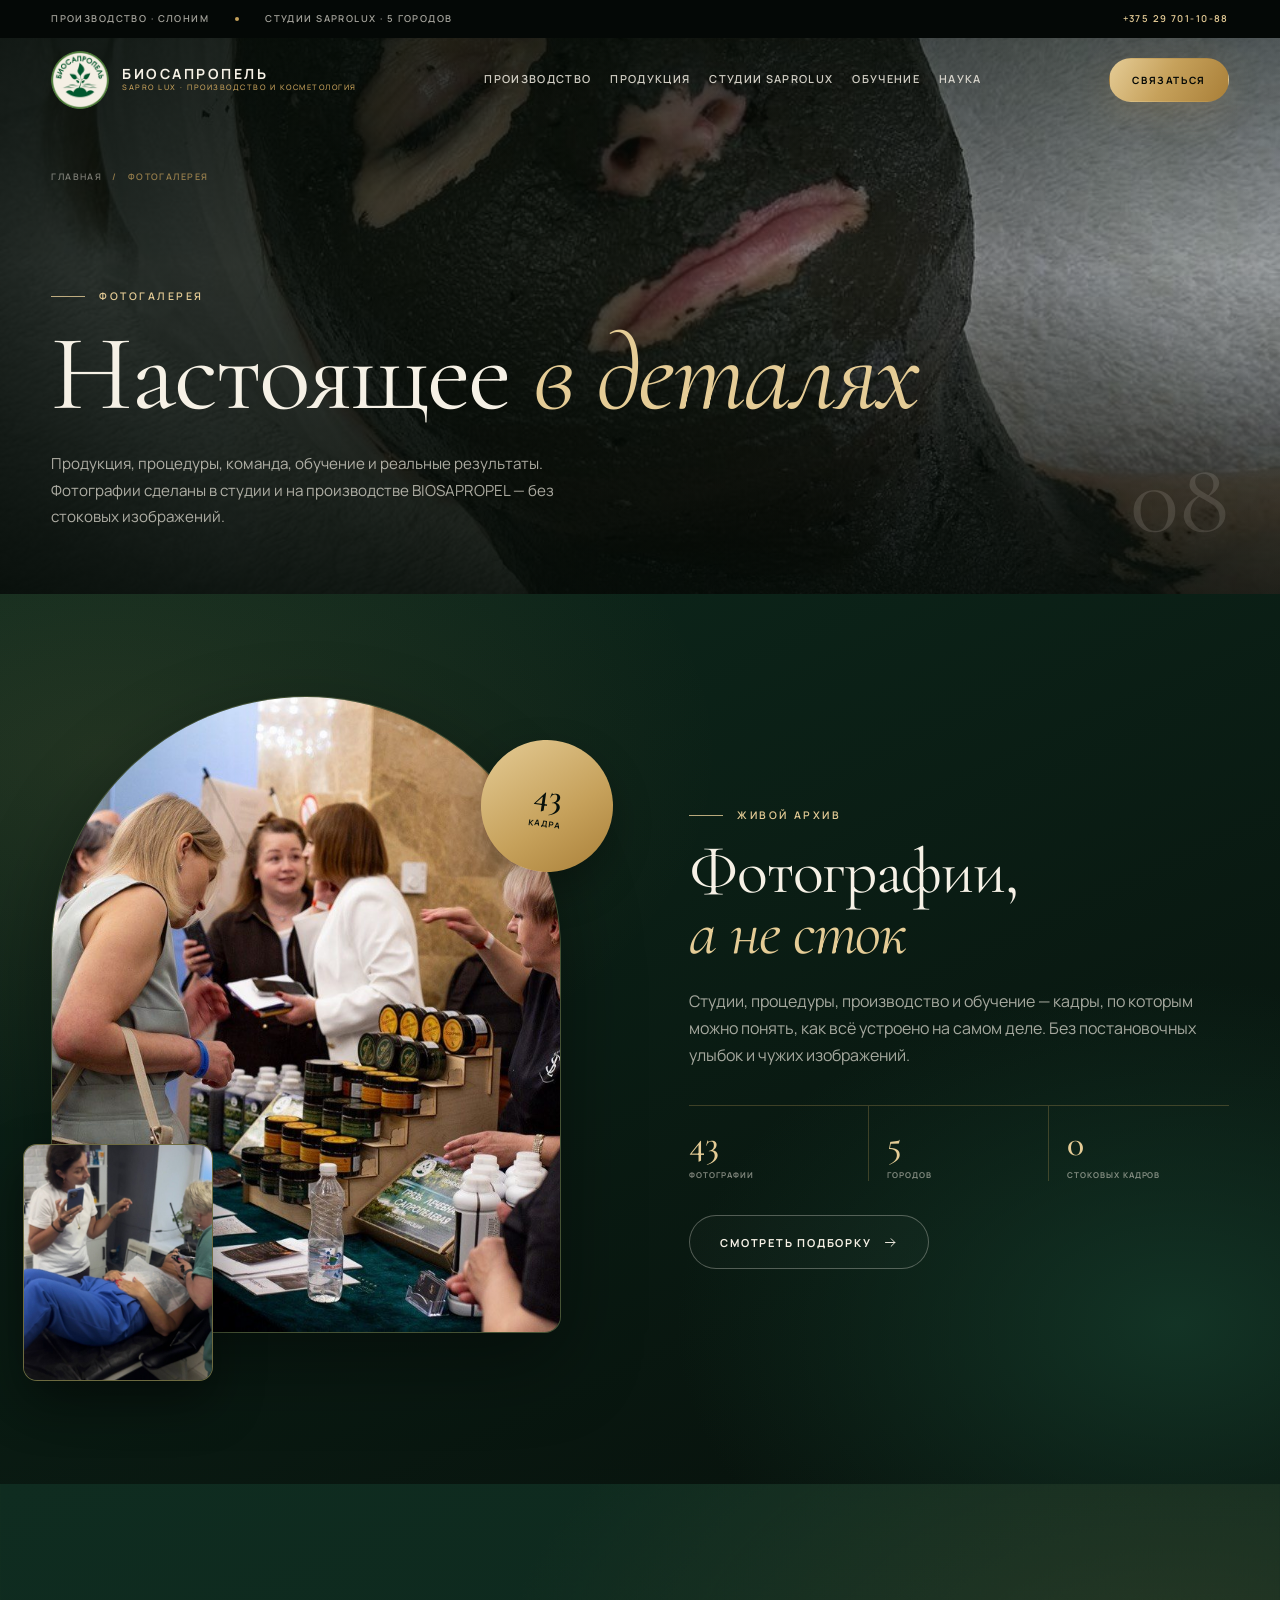
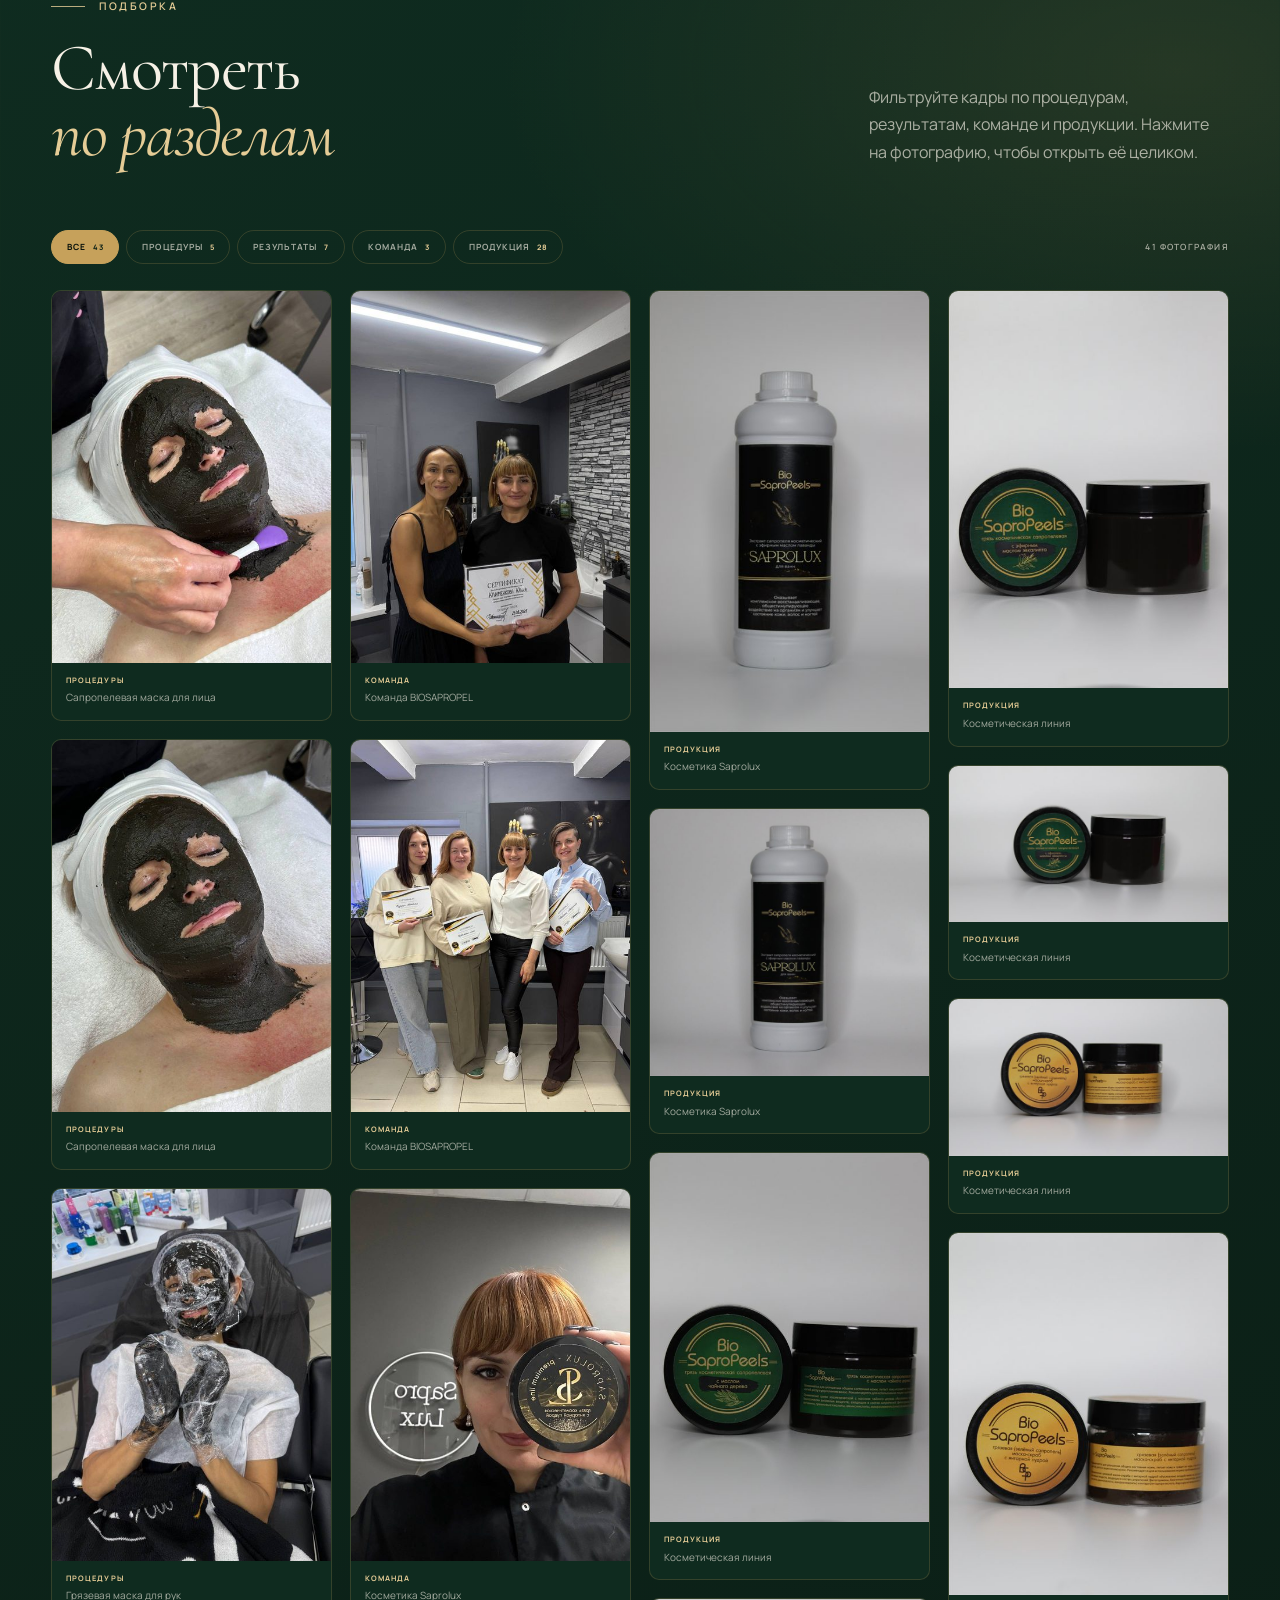
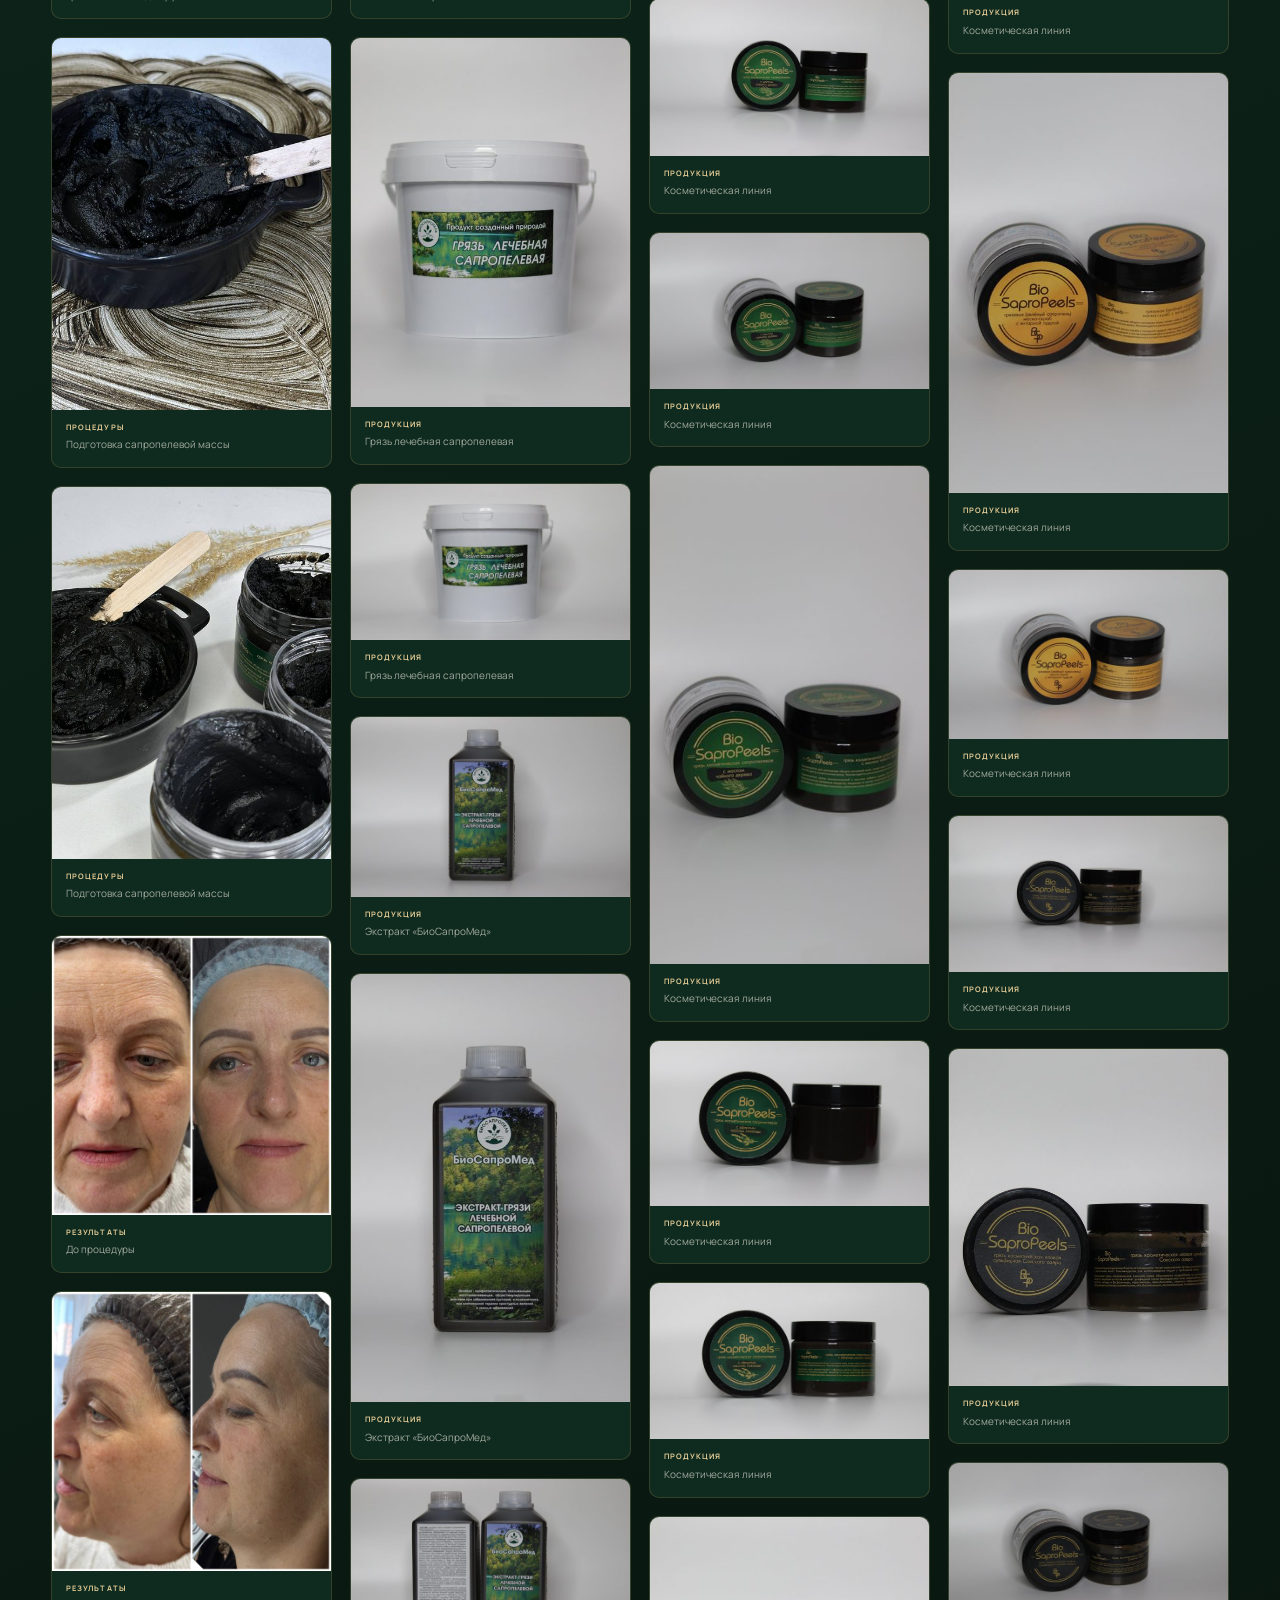
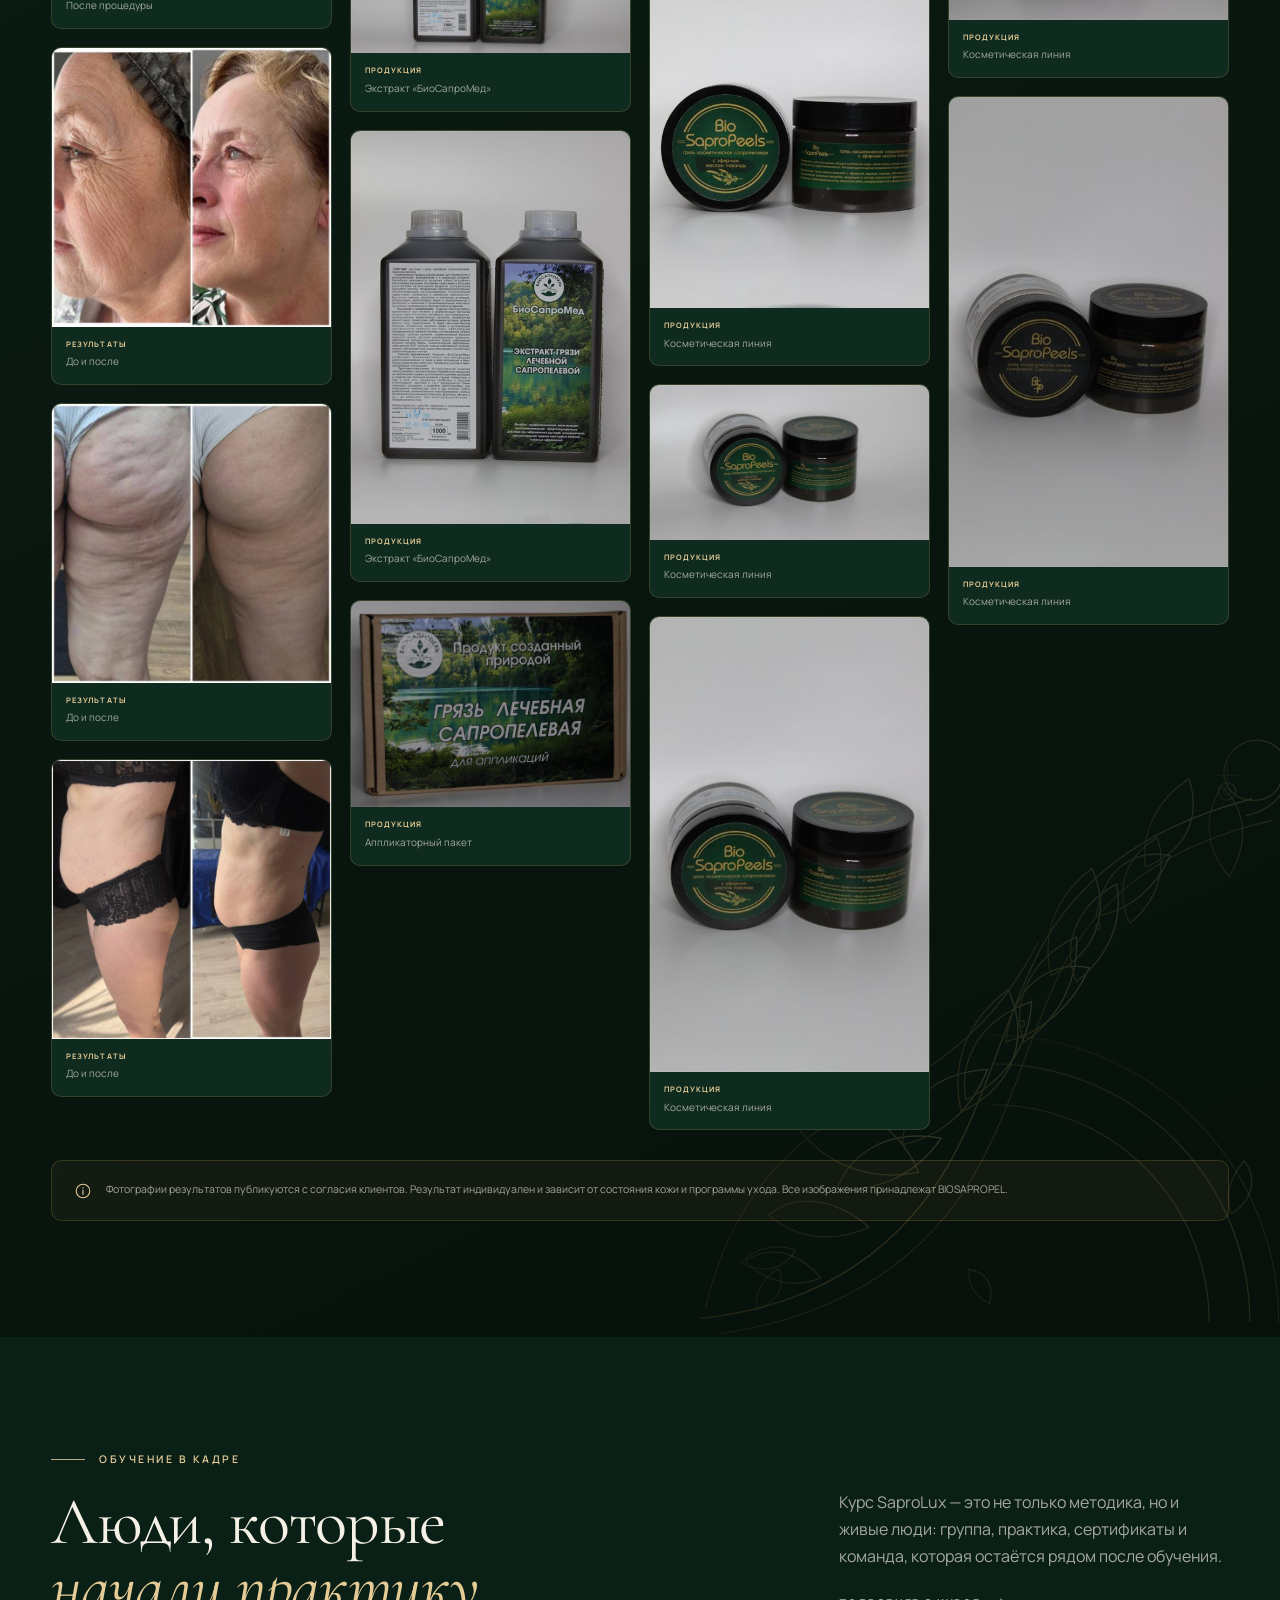
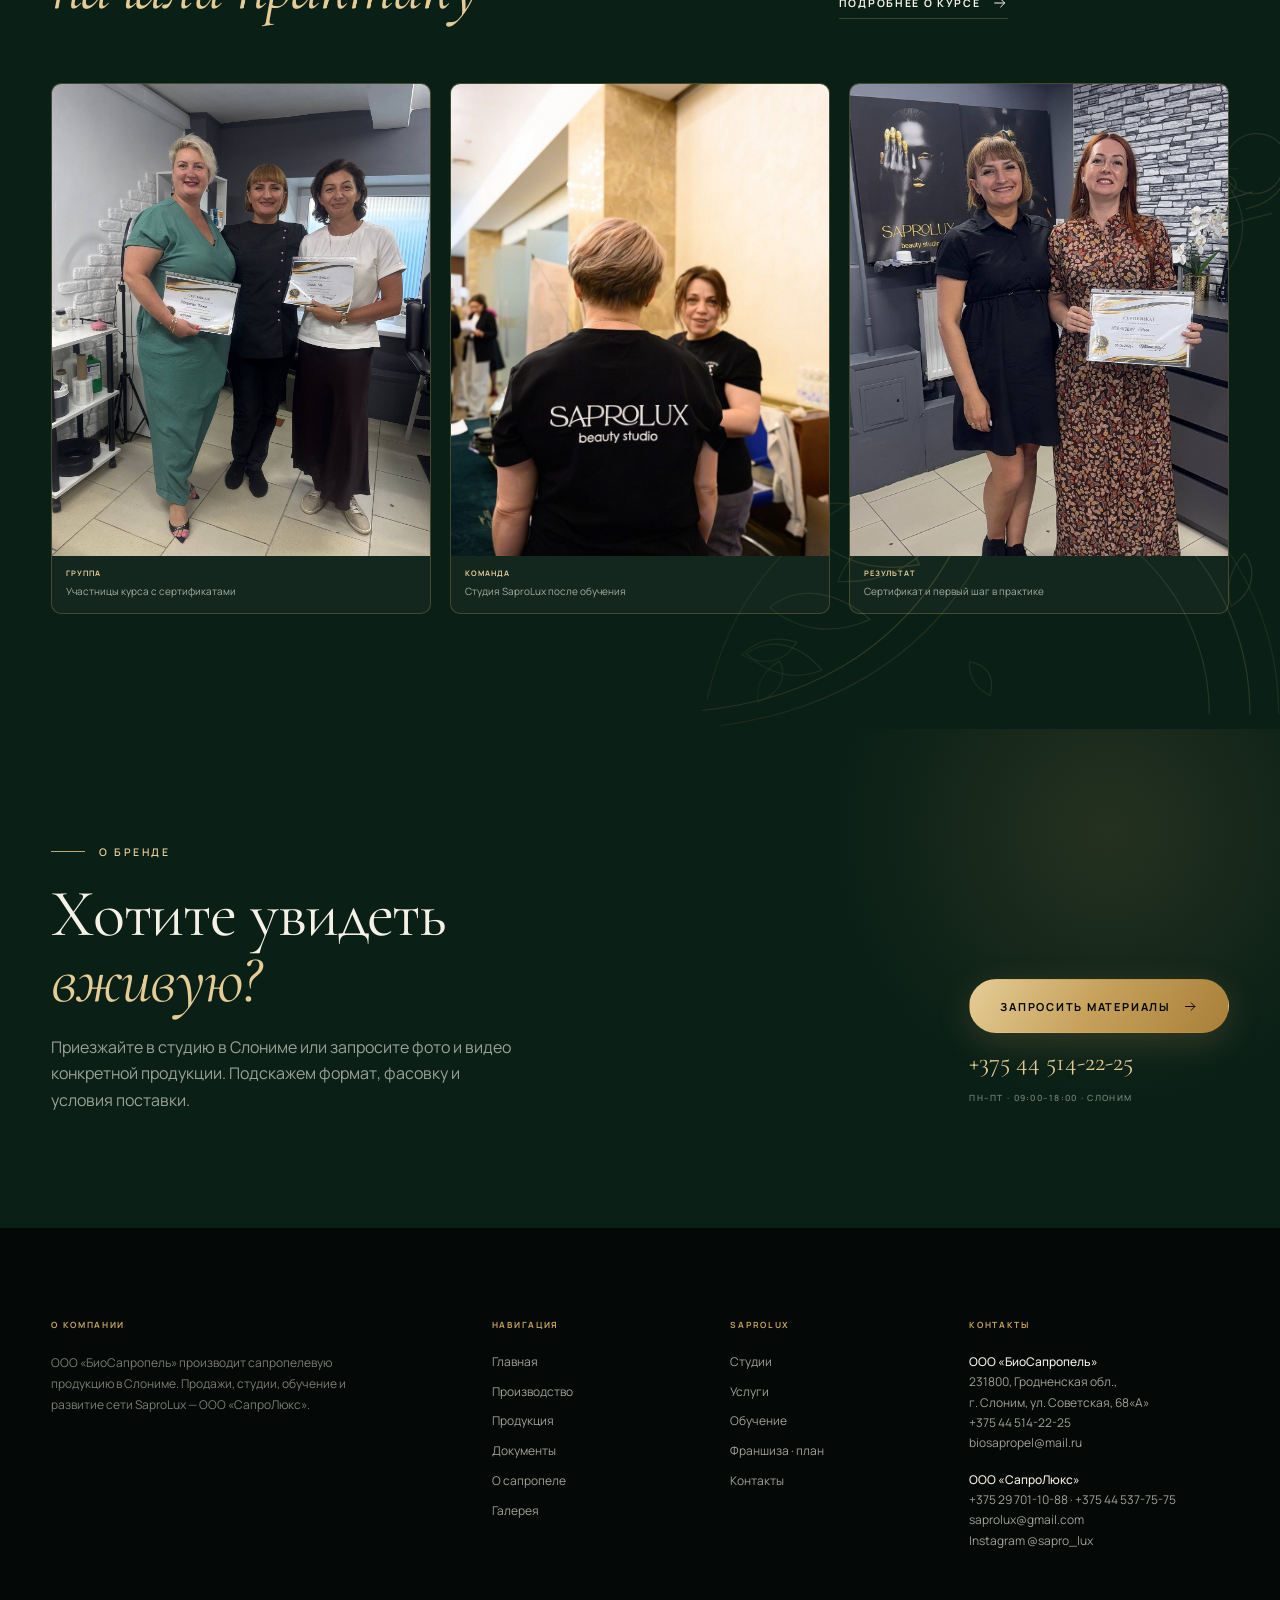
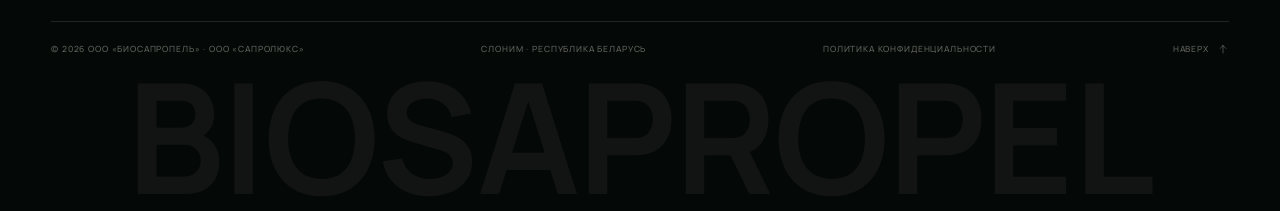
==== commit f2e69e07: "Add files via upload" ====
--- a/gallery.html
+++ b/gallery.html
@@ -207,7 +207,7 @@
           </button>
           <figcaption class="gallery-card__cap"><span>Результаты</span>До и после</figcaption>
         </figure>
-        <figure class="gallery-card" data-cat="result">
+        <!-- <figure class="gallery-card" data-cat="result">
           <button class="gallery-card__media" type="button" data-lightbox data-full="assets/img/gallery/result-face-03-before.jpg" data-caption="Результаты · До процедуры">
             <img src="assets/img/gallery/result-face-03-before-640.jpg" srcset="assets/img/gallery/result-face-03-before-640.jpg 640w, assets/img/gallery/result-face-03-before.jpg 1280w" sizes="(max-width: 560px) 92vw, (max-width: 820px) 46vw, (max-width: 1180px) 31vw, 23vw" alt="Кожа вокруг глаз до процедуры" loading="lazy" width="1280" height="1280">
             <span class="gallery-card__zoom"><svg viewBox="0 0 24 24" fill="none" aria-hidden="true"><circle cx="11" cy="11" r="6.5" stroke="currentColor" stroke-width="1.5"/><path d="m16 16 4 4M11 8.5v5M8.5 11h5" stroke="currentColor" stroke-width="1.5" stroke-linecap="round"/></svg></span>
@@ -220,7 +220,7 @@
             <span class="gallery-card__zoom"><svg viewBox="0 0 24 24" fill="none" aria-hidden="true"><circle cx="11" cy="11" r="6.5" stroke="currentColor" stroke-width="1.5"/><path d="m16 16 4 4M11 8.5v5M8.5 11h5" stroke="currentColor" stroke-width="1.5" stroke-linecap="round"/></svg></span>
           </button>
           <figcaption class="gallery-card__cap"><span>Результаты</span>После процедуры</figcaption>
-        </figure>
+        </figure> -->
         <figure class="gallery-card" data-cat="result">
           <button class="gallery-card__media" type="button" data-lightbox data-full="assets/img/gallery/result-body-01.jpg" data-caption="Результаты · До и после">
             <img src="assets/img/gallery/result-body-01-640.jpg" srcset="assets/img/gallery/result-body-01-640.jpg 640w, assets/img/gallery/result-body-01.jpg 1280w" sizes="(max-width: 560px) 92vw, (max-width: 820px) 46vw, (max-width: 1180px) 31vw, 23vw" alt="Результат ухода за кожей тела — до и после" loading="lazy" width="1280" height="1280">
--- a/assets/css/style.css
+++ b/assets/css/style.css
@@ -0,0 +1,6439 @@
+@import url("fonts.css");
+
+/* ============================================================
+   BIOSAPROPEL — design system
+   ============================================================ */
+:root {
+  --ink: #07100b;
+  --black: #040806;
+  --forest: #0a1f16;
+  --forest-2: #0e2a1e;
+  --forest-3: #143728;
+  --moss: #5f7565;
+  --gold: #c6a15b;
+  --gold-light: #e5cc96;
+  --gold-deep: #e5cc96;
+  --sand: #143326;
+  --ivory: #f6f1e6;
+  --paper: #0f2b1f;
+  --white: #fffdf8;
+  --line: rgba(198, 161, 91, 0.28);
+  --line-dark: rgba(198, 161, 91, 0.2);
+  --muted: rgba(246, 241, 230, 0.64);
+  --muted-light: rgba(246, 241, 230, 0.66);
+  --serif: "Cormorant Garamond", "Times New Roman", Georgia, serif;
+  --sans: "Manrope", "Helvetica Neue", Arial, sans-serif;
+  --radius: 18px;
+  --radius-sm: 10px;
+  --ease: cubic-bezier(0.22, 1, 0.36, 1);
+  --container: 1280px;
+  --gutter: clamp(20px, 4vw, 56px);
+}
+
+*,
+*::before,
+*::after {
+  box-sizing: border-box;
+}
+
+html {
+  scroll-behavior: smooth;
+  -webkit-text-size-adjust: 100%;
+}
+
+body {
+  margin: 0;
+  background: var(--forest-2);
+  color: var(--ivory);
+  font-family: var(--sans);
+  font-size: 16px;
+  font-weight: 400;
+  line-height: 1.65;
+  overflow-x: hidden;
+  -webkit-font-smoothing: antialiased;
+  text-rendering: optimizeLegibility;
+}
+
+body.is-locked {
+  overflow: hidden;
+}
+
+img {
+  display: block;
+  max-width: 100%;
+  height: auto;
+}
+
+a {
+  color: inherit;
+  text-decoration: none;
+}
+
+button,
+input,
+select,
+textarea {
+  font: inherit;
+  color: inherit;
+}
+
+button {
+  cursor: pointer;
+}
+
+::selection {
+  background: var(--gold);
+  color: var(--ink);
+}
+
+:focus-visible {
+  outline: 2px solid var(--gold);
+  outline-offset: 4px;
+}
+
+.skip-link {
+  position: fixed;
+  top: -100px;
+  left: 24px;
+  z-index: 3000;
+  padding: 12px 18px;
+  background: var(--gold);
+  color: var(--ink);
+  font-size: 12px;
+  font-weight: 700;
+  letter-spacing: 0.12em;
+  text-transform: uppercase;
+  transition: top 0.3s var(--ease);
+}
+
+.skip-link:focus {
+  top: 16px;
+}
+
+/* Scrollbar */
+::-webkit-scrollbar {
+  width: 10px;
+}
+::-webkit-scrollbar-track {
+  background: var(--black);
+}
+::-webkit-scrollbar-thumb {
+  background: var(--forest-3);
+  border: 2px solid var(--black);
+  border-radius: 10px;
+}
+::-webkit-scrollbar-thumb:hover {
+  background: var(--gold-deep);
+}
+
+/* ============================================================
+   Type & utilities
+   ============================================================ */
+h1,
+h2,
+h3,
+h4,
+p {
+  margin: 0;
+}
+
+h1,
+h2,
+h3,
+h4 {
+  font-family: var(--serif);
+  font-weight: 400;
+  line-height: 0.98;
+  letter-spacing: -0.02em;
+}
+
+h1 {
+  font-size: clamp(3.35rem, 8.4vw, 8.4rem);
+}
+
+h2 {
+  font-size: clamp(2.55rem, 5.2vw, 5rem);
+}
+
+h3 {
+  font-size: clamp(1.55rem, 2.4vw, 2.35rem);
+  line-height: 1.05;
+}
+
+h4 {
+  font-size: clamp(1.25rem, 1.6vw, 1.6rem);
+  line-height: 1.15;
+}
+
+em,
+.italic {
+  font-style: italic;
+  color: var(--gold-deep);
+}
+
+.on-dark em,
+.on-dark .italic,
+.section--dark em,
+.hero em,
+.page-hero em,
+.cta em,
+.site-footer em {
+  color: var(--gold-light);
+}
+
+p {
+  text-wrap: pretty;
+}
+
+.container {
+  width: 100%;
+  max-width: var(--container);
+  margin-inline: auto;
+  padding-inline: var(--gutter);
+}
+
+.container--wide {
+  max-width: 1500px;
+}
+
+.section {
+  position: relative;
+  padding-block: clamp(78px, 9vw, 144px);
+}
+
+.section--tight {
+  padding-block: clamp(52px, 6vw, 88px);
+}
+
+.section--dark {
+  background: var(--forest);
+  color: var(--ivory);
+}
+
+.section--black {
+  background: var(--black);
+  color: var(--ivory);
+}
+
+.section--sand {
+  background:
+    radial-gradient(900px 540px at 88% 6%, rgba(198, 161, 91, 0.1), transparent 62%),
+    linear-gradient(160deg, #123326 0%, #0b2117 100%);
+  color: var(--ivory);
+}
+
+.section--paper {
+  background:
+    radial-gradient(900px 560px at 8% 10%, rgba(20, 55, 40, 0.9), transparent 62%),
+    linear-gradient(160deg, #0d281c 0%, #07140d 100%);
+  color: var(--ivory);
+}
+
+.section--line {
+  border-top: 1px solid var(--line-dark);
+}
+
+.section,
+.section--dark,
+.section--green,
+.section--paper,
+.section--sand {
+  position: relative;
+  isolation: isolate;
+}
+
+.section::before,
+.section--dark::before,
+.section--green::before,
+.section--paper::before,
+.section--sand::before {
+  content: "";
+  position: absolute;
+  right: 0;
+  bottom: 0;
+  z-index: -1;
+  width: clamp(380px, 47vw, 760px);
+  aspect-ratio: 1;
+  background: url("../img/ornament-gold.svg") no-repeat right bottom / contain;
+  opacity: 0.3;
+  -webkit-mask-image: linear-gradient(315deg, #000 9%, rgba(0, 0, 0, 0.68) 40%, transparent 72%);
+  mask-image: linear-gradient(315deg, #000 9%, rgba(0, 0, 0, 0.68) 40%, transparent 72%);
+  pointer-events: none;
+}
+
+@media (max-width: 640px) {
+  .section::before,
+  .section--dark::before,
+  .section--green::before,
+  .section--paper::before,
+  .section--sand::before {
+    opacity: 0.2;
+  }
+}
+
+.on-dark {
+  color: var(--ivory);
+}
+
+.eyebrow {
+  display: flex;
+  align-items: center;
+  gap: 14px;
+  font-family: var(--sans);
+  font-size: 10.5px;
+  font-weight: 600;
+  letter-spacing: 0.24em;
+  line-height: 1.4;
+  text-transform: uppercase;
+  color: var(--gold-deep);
+}
+
+.eyebrow::before {
+  content: "";
+  width: 34px;
+  height: 1px;
+  flex: 0 0 auto;
+  background: currentColor;
+  opacity: 0.8;
+}
+
+.eyebrow--plain::before {
+  display: none;
+}
+
+.on-dark .eyebrow,
+.section--dark .eyebrow,
+.hero .eyebrow,
+.page-hero .eyebrow,
+.cta .eyebrow {
+  color: var(--gold-light);
+}
+
+.eyebrow--center {
+  justify-content: center;
+}
+
+.section-head {
+  display: flex;
+  align-items: flex-end;
+  justify-content: space-between;
+  gap: 32px;
+  margin-bottom: clamp(36px, 5vw, 64px);
+}
+
+.section-head__title {
+  max-width: 760px;
+}
+
+.section-head__title .eyebrow {
+  margin-bottom: 22px;
+}
+
+.lead {
+  font-size: clamp(1rem, 1.25vw, 1.18rem);
+  line-height: 1.7;
+  color: var(--muted);
+}
+
+.on-dark .lead,
+.studios-band .lead,
+.section--dark .lead {
+  color: var(--muted-light);
+}
+
+.text-muted {
+  color: var(--muted);
+}
+
+.on-dark .text-muted,
+.section--dark .text-muted {
+  color: var(--muted-light);
+}
+
+.small {
+  font-size: 0.82rem;
+  line-height: 1.6;
+}
+
+.uppercase {
+  text-transform: uppercase;
+  letter-spacing: 0.16em;
+}
+
+.gold {
+  color: var(--gold);
+}
+
+.gold-deep {
+  color: var(--gold-deep);
+}
+
+.serif {
+  font-family: var(--serif);
+}
+
+.mt-0 { margin-top: 0; }
+.mt-8 { margin-top: 8px; }
+.mt-16 { margin-top: 16px; }
+.mt-24 { margin-top: 24px; }
+.mt-32 { margin-top: 32px; }
+.mt-40 { margin-top: 40px; }
+
+.action-row {
+  display: flex;
+  align-items: center;
+  flex-wrap: wrap;
+  gap: 14px 24px;
+}
+.mt-56 { margin-top: 56px; }
+.mb-24 { margin-bottom: 24px; }
+.mb-40 { margin-bottom: 40px; }
+
+.divider {
+  width: 100%;
+  height: 1px;
+  background: var(--line-dark);
+}
+
+.on-dark .divider,
+.section--dark .divider {
+  background: var(--line);
+}
+
+/* ============================================================
+   Buttons & links
+   ============================================================ */
+.btn {
+  position: relative;
+  display: inline-flex;
+  align-items: center;
+  justify-content: center;
+  gap: 12px;
+  min-height: 54px;
+  padding: 17px 30px;
+  border: 1px solid transparent;
+  border-radius: 999px;
+  background: none;
+  font-family: var(--sans);
+  font-size: 11px;
+  font-weight: 700;
+  line-height: 1;
+  letter-spacing: 0.16em;
+  text-transform: uppercase;
+  white-space: nowrap;
+  transition:
+    transform 0.45s var(--ease),
+    background 0.35s ease,
+    color 0.35s ease,
+    border-color 0.35s ease,
+    box-shadow 0.45s var(--ease);
+}
+
+.btn:hover {
+  transform: translateY(-2px);
+}
+
+.btn:active {
+  transform: translateY(0);
+}
+
+.btn svg {
+  width: 15px;
+  height: 15px;
+  flex: 0 0 auto;
+  transition: transform 0.4s var(--ease);
+}
+
+.btn:hover svg {
+  transform: translateX(3px);
+}
+
+.btn--gold {
+  background: linear-gradient(120deg, var(--gold-light) 0%, var(--gold) 48%, #a97f38 100%);
+  color: var(--black);
+  box-shadow: 0 10px 34px rgba(198, 161, 91, 0.18);
+}
+
+.btn--gold:hover {
+  box-shadow: 0 16px 42px rgba(198, 161, 91, 0.34);
+}
+
+.btn--ghost {
+  border-color: rgba(246, 241, 230, 0.3);
+  color: var(--ivory);
+  background: rgba(246, 241, 230, 0.02);
+}
+
+.btn--ghost:hover {
+  border-color: var(--gold);
+  background: rgba(198, 161, 91, 0.08);
+}
+
+.btn--dark {
+  background: var(--forest);
+  color: var(--ivory);
+}
+
+.btn--dark:hover {
+  background: var(--forest-3);
+}
+
+.btn--outline-dark {
+  border-color: rgba(246, 241, 230, 0.28);
+  color: var(--ivory);
+}
+
+.btn--outline-dark:hover {
+  border-color: var(--gold);
+  background: rgba(198, 161, 91, 0.1);
+}
+
+.btn--sm {
+  min-height: 44px;
+  padding: 13px 22px;
+  font-size: 10px;
+}
+
+.btn--block {
+  width: 100%;
+}
+
+.arrow-link {
+  display: inline-flex;
+  align-items: center;
+  gap: 12px;
+  padding-bottom: 6px;
+  border-bottom: 1px solid var(--line);
+  font-size: 10.5px;
+  font-weight: 700;
+  letter-spacing: 0.16em;
+  text-transform: uppercase;
+  transition: color 0.3s ease, border-color 0.3s ease;
+}
+
+.arrow-link svg {
+  width: 16px;
+  height: 16px;
+  transition: transform 0.4s var(--ease);
+}
+
+.arrow-link:hover {
+  color: var(--gold-deep);
+  border-color: var(--gold-deep);
+}
+
+.arrow-link:hover svg {
+  transform: translateX(4px);
+}
+
+.on-dark .arrow-link:hover,
+.section--dark .arrow-link:hover {
+  color: var(--gold-light);
+  border-color: var(--gold-light);
+}
+
+.text-link {
+  border-bottom: 1px solid currentColor;
+  transition: color 0.3s ease;
+}
+
+.text-link:hover {
+  color: var(--gold-deep);
+}
+
+.on-dark .text-link:hover {
+  color: var(--gold-light);
+}
+
+/* ============================================================
+   Top bar / header
+   ============================================================ */
+.topbar {
+  position: fixed;
+  inset: 0 0 auto;
+  z-index: 1002;
+  height: 38px;
+  background: var(--black);
+  color: rgba(246, 241, 230, 0.66);
+  transition: transform 0.5s var(--ease);
+}
+
+body.is-scrolled .topbar {
+  transform: translateY(-100%);
+}
+
+.topbar__inner {
+  display: flex;
+  align-items: center;
+  justify-content: space-between;
+  gap: 24px;
+  height: 100%;
+  font-size: 9.5px;
+  font-weight: 600;
+  letter-spacing: 0.15em;
+  text-transform: uppercase;
+}
+
+.topbar__group {
+  display: flex;
+  align-items: center;
+  gap: 26px;
+}
+
+.topbar__link[aria-current="page"] {
+  color: var(--gold);
+}
+
+.topbar__link {
+  color: var(--gold-light);
+  transition: color 0.3s ease;
+}
+
+.topbar__link:hover {
+  color: var(--white);
+}
+
+.topbar__dot {
+  width: 4px;
+  height: 4px;
+  border-radius: 50%;
+  background: var(--gold);
+}
+
+.site-header {
+  position: fixed;
+  top: 38px;
+  left: 0;
+  right: 0;
+  z-index: 1001;
+  height: 84px;
+  color: var(--ivory);
+  transition:
+    top 0.5s var(--ease),
+    background 0.4s ease,
+    border-color 0.4s ease,
+    backdrop-filter 0.4s ease;
+  border-bottom: 1px solid transparent;
+}
+
+body.is-scrolled .site-header {
+  top: 0;
+  background: rgba(5, 13, 9, 0.9);
+  border-bottom-color: rgba(198, 161, 91, 0.16);
+  -webkit-backdrop-filter: blur(18px);
+  backdrop-filter: blur(18px);
+}
+
+.site-header__inner {
+  display: flex;
+  align-items: center;
+  justify-content: space-between;
+  gap: 28px;
+  height: 100%;
+}
+
+
+.site-logo {
+  display: inline-flex;
+  align-items: center;
+  gap: 13px;
+  flex: 0 0 auto;
+}
+
+.site-logo__mark {
+  width: 58px;
+  height: 58px;
+  border-radius: 50%;
+  object-fit: contain;
+  transition: transform 0.6s var(--ease);
+}
+
+.site-logo:hover .site-logo__mark {
+  transform: scale(1.04);
+}
+
+.site-logo__text {
+  display: flex;
+  flex-direction: column;
+  gap: 3px;
+}
+
+.site-logo__name {
+  font-family: var(--sans);
+  font-size: 14px;
+  font-weight: 700;
+  letter-spacing: 0.18em;
+  line-height: 1;
+  color: var(--ivory);
+}
+
+.site-logo__sub {
+  font-size: 7.5px;
+  font-weight: 500;
+  letter-spacing: 0.2em;
+  line-height: 1;
+  text-transform: uppercase;
+  color: var(--gold);
+}
+
+.main-nav {
+  display: flex;
+  align-items: center;
+  gap: clamp(18px, 1.5vw, 26px);
+  margin-inline: auto;
+}
+
+.main-nav a {
+  position: relative;
+  padding-block: 10px;
+  font-size: 11px;
+  font-weight: 600;
+  letter-spacing: 0.12em;
+  text-transform: uppercase;
+  color: rgba(246, 241, 230, 0.84);
+  white-space: nowrap;
+  transition: color 0.3s ease;
+}
+
+.main-nav a::after {
+  content: "";
+  position: absolute;
+  left: 0;
+  bottom: 0;
+  width: 100%;
+  height: 2px;
+  background: var(--gold);
+  transform: scaleX(0);
+  transform-origin: right;
+  transition: transform 0.45s var(--ease);
+}
+
+.main-nav a:hover,
+.main-nav a.is-active {
+  color: var(--gold-light);
+}
+
+.main-nav a:hover::after,
+.main-nav a.is-active::after {
+  transform: scaleX(1);
+  transform-origin: left;
+}
+
+.header-actions {
+  display: flex;
+  align-items: center;
+  gap: 18px;
+  flex: 0 0 auto;
+}
+
+.header-phone {
+  display: none;
+  flex-direction: column;
+  gap: 2px;
+  font-size: 11px;
+  font-weight: 600;
+  letter-spacing: 0.06em;
+  line-height: 1.3;
+  transition: color 0.3s ease;
+}
+
+.header-phone span {
+  font-size: 7.5px;
+  font-weight: 500;
+  letter-spacing: 0.18em;
+  text-transform: uppercase;
+  color: var(--gold);
+}
+
+.header-phone:hover {
+  color: var(--gold-light);
+}
+
+.burger {
+  display: none;
+  position: relative;
+  width: 44px;
+  height: 44px;
+  padding: 0;
+  border: 1px solid rgba(246, 241, 230, 0.22);
+  border-radius: 50%;
+  background: transparent;
+}
+
+.burger span {
+  position: absolute;
+  left: 13px;
+  width: 18px;
+  height: 1px;
+  background: var(--ivory);
+  transition: transform 0.4s var(--ease), opacity 0.3s ease;
+}
+
+.burger span:nth-child(1) { top: 17px; }
+.burger span:nth-child(2) { top: 22px; }
+.burger span:nth-child(3) { top: 27px; }
+
+body.menu-open .burger span:nth-child(1) {
+  transform: translateY(5px) rotate(45deg);
+}
+body.menu-open .burger span:nth-child(2) {
+  opacity: 0;
+}
+body.menu-open .burger span:nth-child(3) {
+  transform: translateY(-5px) rotate(-45deg);
+}
+
+/* Mobile menu */
+.mobile-menu {
+  position: fixed;
+  inset: 0;
+  z-index: 1000;
+  display: flex;
+  flex-direction: column;
+  justify-content: flex-start;
+  padding: 120px var(--gutter) 42px;
+  background: var(--forest);
+  color: var(--ivory);
+  visibility: hidden;
+  opacity: 0;
+  transition: opacity 0.45s var(--ease), visibility 0.45s;
+  overflow-y: auto;
+}
+
+body.menu-open .mobile-menu {
+  visibility: visible;
+  opacity: 1;
+}
+
+.mobile-menu__nav {
+  display: flex;
+  flex-direction: column;
+}
+
+.mobile-menu__nav a {
+  display: flex;
+  align-items: baseline;
+  gap: 14px;
+  padding: 11px 0;
+  border-bottom: 1px solid rgba(198, 161, 91, 0.16);
+  font-family: var(--serif);
+  font-size: clamp(2rem, 8vw, 3.1rem);
+  line-height: 1;
+  transition: color 0.3s ease, padding-left 0.4s var(--ease);
+}
+
+.mobile-menu__nav a span {
+  font-family: var(--sans);
+  font-size: 9px;
+  letter-spacing: 0.14em;
+  color: var(--gold);
+}
+
+.mobile-menu__nav a[aria-current="page"],
+.mobile-menu__nav a:hover {
+  color: var(--gold-light);
+  padding-left: 8px;
+}
+
+.mobile-menu__meta {
+  display: flex;
+  align-items: flex-end;
+  justify-content: space-between;
+  gap: 24px;
+  margin-top: auto;
+  padding-top: 36px;
+  font-size: 12px;
+  line-height: 1.8;
+}
+
+.mobile-menu__meta a {
+  color: var(--gold-light);
+}
+
+/* ============================================================
+   Hero
+   ============================================================ */
+.hero {
+  position: relative;
+  display: flex;
+  min-height: 100svh;
+  padding-top: 122px;
+  overflow: hidden;
+  background: var(--black);
+  color: var(--ivory);
+}
+
+.hero__bg {
+  position: absolute;
+  inset: 0;
+  background-position: center 42%;
+  background-size: cover;
+  transform: scale(1.02);
+  animation: heroZoom 18s var(--ease) both;
+}
+
+@keyframes heroZoom {
+  from { transform: scale(1.1); }
+  to { transform: scale(1.02); }
+}
+
+.hero__veil {
+  position: absolute;
+  inset: 0;
+  background:
+    linear-gradient(90deg, rgba(4, 11, 7, 0.8) 0%, rgba(4, 11, 7, 0.36) 52%, rgba(4, 11, 7, 0.28) 100%),
+    linear-gradient(180deg, rgba(4, 11, 7, 0.62) 0%, rgba(4, 11, 7, 0.08) 38%, rgba(4, 11, 7, 0.86) 100%);
+}
+
+.hero__veil::after {
+  content: "";
+  position: absolute;
+  inset: 0;
+  background: radial-gradient(circle at 18% 74%, rgba(198, 161, 91, 0.16), transparent 38%);
+}
+
+.hero__inner {
+  position: relative;
+  z-index: 2;
+  display: flex;
+  flex-direction: column;
+  justify-content: flex-end;
+  width: 100%;
+  padding-bottom: 38px;
+}
+
+.hero__content {
+  max-width: 900px;
+  padding-bottom: clamp(45px, 7vh, 90px);
+}
+
+.hero__content .eyebrow {
+  margin-bottom: clamp(20px, 3vh, 34px);
+}
+
+.hero h1 {
+  margin-left: -0.03em;
+  font-size: clamp(3.1rem, 6vw, 6.2rem);
+  text-shadow: 0 18px 60px rgba(0, 0, 0, 0.2);
+}
+
+.hero h1 em {
+  display: inline-block;
+}
+
+.hero__text {
+  max-width: 510px;
+  margin-top: clamp(22px, 3vh, 34px);
+  font-size: clamp(0.95rem, 1.12vw, 1.08rem);
+  line-height: 1.75;
+  color: rgba(246, 241, 230, 0.74);
+}
+
+.hero__actions {
+  display: flex;
+  flex-wrap: wrap;
+  gap: 14px;
+  margin-top: clamp(28px, 4vh, 44px);
+}
+
+.hero__aside {
+  position: absolute;
+  right: var(--gutter);
+  bottom: clamp(150px, 17vh, 210px);
+  z-index: 2;
+  display: flex;
+  flex-direction: column;
+  align-items: flex-end;
+  gap: 22px;
+}
+
+.hero__place {
+  display: flex;
+  align-items: center;
+  gap: 12px;
+  writing-mode: vertical-rl;
+  font-size: 9px;
+  font-weight: 600;
+  letter-spacing: 0.3em;
+  text-transform: uppercase;
+  color: rgba(246, 241, 230, 0.6);
+}
+
+.hero__place::before {
+  content: "";
+  width: 1px;
+  height: 58px;
+  background: linear-gradient(180deg, transparent, var(--gold));
+}
+
+.hero-card {
+  width: 250px;
+  padding: 25px 24px 22px;
+  border: 1px solid rgba(198, 161, 91, 0.32);
+  border-radius: var(--radius);
+  background: rgba(6, 16, 11, 0.58);
+  -webkit-backdrop-filter: blur(16px);
+  backdrop-filter: blur(16px);
+}
+
+.hero-card__num {
+  display: block;
+  font-family: var(--serif);
+  font-size: 3rem;
+  line-height: 0.9;
+  color: var(--gold-light);
+}
+
+.hero-card p {
+  margin-top: 12px;
+  font-size: 11px;
+  line-height: 1.6;
+  letter-spacing: 0.02em;
+  color: rgba(246, 241, 230, 0.7);
+}
+
+.hero-card__src {
+  display: block;
+  margin-top: 16px;
+  padding-top: 12px;
+  border-top: 1px solid rgba(198, 161, 91, 0.22);
+  font-size: 8px;
+  font-weight: 600;
+  letter-spacing: 0.16em;
+  text-transform: uppercase;
+  color: var(--gold);
+}
+
+.hero__meta {
+  display: flex;
+  align-items: center;
+  justify-content: space-between;
+  gap: 30px;
+  padding-top: 24px;
+  border-top: 1px solid rgba(246, 241, 230, 0.16);
+}
+
+.hero__tags {
+  display: flex;
+  flex-wrap: wrap;
+  gap: 12px 34px;
+  font-size: 9px;
+  font-weight: 600;
+  letter-spacing: 0.15em;
+  text-transform: uppercase;
+  color: rgba(246, 241, 230, 0.52);
+}
+
+.hero__tags span {
+  display: inline-flex;
+  align-items: center;
+  gap: 9px;
+}
+
+.hero__tags span::before {
+  content: "";
+  width: 4px;
+  height: 4px;
+  border-radius: 50%;
+  background: var(--gold);
+}
+
+.hero__scroll {
+  display: flex;
+  align-items: center;
+  gap: 12px;
+  font-size: 8.5px;
+  font-weight: 600;
+  letter-spacing: 0.22em;
+  text-transform: uppercase;
+  color: rgba(246, 241, 230, 0.56);
+}
+
+.hero__scroll-line {
+  position: relative;
+  width: 52px;
+  height: 1px;
+  overflow: hidden;
+  background: rgba(246, 241, 230, 0.22);
+}
+
+.hero__scroll-line::after {
+  content: "";
+  position: absolute;
+  inset: 0;
+  background: var(--gold);
+  animation: scrollLine 2.6s ease-in-out infinite;
+}
+
+@keyframes scrollLine {
+  0% { transform: translateX(-100%); }
+  55%, 100% { transform: translateX(100%); }
+}
+
+/* ============================================================
+   Page hero
+   ============================================================ */
+.page-hero {
+  position: relative;
+  display: flex;
+  min-height: 66svh;
+  padding-top: 170px;
+  padding-bottom: clamp(48px, 7vh, 80px);
+  overflow: hidden;
+  background: var(--black);
+  color: var(--ivory);
+}
+
+.page-hero__bg {
+  position: absolute;
+  inset: 0;
+  background-position: center;
+  background-size: cover;
+}
+
+.page-hero__veil {
+  position: absolute;
+  inset: 0;
+  background:
+    linear-gradient(90deg, rgba(4, 11, 7, 0.86) 0%, rgba(4, 11, 7, 0.45) 58%, rgba(4, 11, 7, 0.25) 100%),
+    linear-gradient(180deg, rgba(4, 11, 7, 0.6) 0%, rgba(4, 11, 7, 0.1) 45%, rgba(4, 11, 7, 0.8) 100%);
+}
+
+.page-hero__inner {
+  position: relative;
+  z-index: 2;
+  display: flex;
+  flex-direction: column;
+  justify-content: flex-end;
+  width: 100%;
+  min-height: 35svh;
+}
+
+.crumbs {
+  display: flex;
+  align-items: center;
+  gap: 10px;
+  margin-bottom: auto;
+  padding-bottom: 40px;
+  font-size: 9px;
+  font-weight: 600;
+  letter-spacing: 0.16em;
+  text-transform: uppercase;
+  color: rgba(246, 241, 230, 0.46);
+}
+
+.crumbs a {
+  transition: color 0.3s ease;
+}
+
+.crumbs a:hover {
+  color: var(--gold-light);
+}
+
+.crumbs span {
+  color: rgba(198, 161, 91, 0.7);
+}
+
+.page-hero h1 {
+  max-width: 1000px;
+  margin-top: 18px;
+}
+
+.page-hero__text {
+  max-width: 560px;
+  margin-top: 24px;
+  font-size: clamp(0.95rem, 1.15vw, 1.08rem);
+  line-height: 1.75;
+  color: rgba(246, 241, 230, 0.68);
+}
+
+.page-hero__actions {
+  display: flex;
+  flex-wrap: wrap;
+  gap: 10px;
+  margin-top: 30px;
+}
+
+.page-hero__index {
+  position: absolute;
+  right: var(--gutter);
+  bottom: clamp(40px, 6vh, 70px);
+  z-index: 2;
+  font-family: var(--serif);
+  font-size: clamp(4rem, 8vw, 8rem);
+  line-height: 0.8;
+  color: rgba(246, 241, 230, 0.13);
+}
+
+.page-hero__scroll {
+  display: flex;
+  align-items: center;
+  gap: 12px;
+  margin-top: 34px;
+  font-size: 8.5px;
+  font-weight: 600;
+  letter-spacing: 0.2em;
+  text-transform: uppercase;
+  color: rgba(246, 241, 230, 0.5);
+}
+
+/* ============================================================
+   Marquee
+   ============================================================ */
+.marquee {
+  position: relative;
+  z-index: 3;
+  padding: 16px 0;
+  overflow: hidden;
+  border-block: 1px solid rgba(198, 161, 91, 0.28);
+  background: var(--black);
+  color: var(--gold-light);
+}
+
+.marquee__track {
+  display: flex;
+  width: max-content;
+  animation: marquee 38s linear infinite;
+}
+
+.marquee:hover .marquee__track {
+  animation-play-state: paused;
+}
+
+.marquee__item {
+  display: flex;
+  align-items: center;
+  gap: 22px;
+  padding-right: 22px;
+  font-size: 10px;
+  font-weight: 600;
+  letter-spacing: 0.24em;
+  text-transform: uppercase;
+  white-space: nowrap;
+}
+
+.marquee__item::after {
+  content: "✦";
+  font-size: 11px;
+  color: var(--gold);
+}
+
+@keyframes marquee {
+  to { transform: translateX(-50%); }
+}
+
+/* ============================================================
+   Intro / editorial split
+   ============================================================ */
+.intro__grid {
+  display: grid;
+  grid-template-columns: minmax(0, 1.02fr) minmax(0, 0.98fr);
+  gap: clamp(48px, 8vw, 120px);
+  align-items: center;
+}
+
+.intro__media {
+  position: relative;
+  padding-bottom: clamp(50px, 8vw, 90px);
+}
+
+.intro__img-main {
+  position: relative;
+  overflow: hidden;
+  border-radius: var(--radius);
+  aspect-ratio: 4 / 5;
+}
+
+.intro__img-main::after {
+  content: "";
+  position: absolute;
+  inset: 0;
+  background: linear-gradient(180deg, transparent 58%, rgba(4, 11, 7, 0.38));
+}
+
+.intro__img-main img,
+.intro__img-small img {
+  width: 100%;
+  height: 100%;
+  object-fit: cover;
+  transition: transform 1.2s var(--ease);
+}
+
+.intro__media:hover .intro__img-main img {
+  transform: scale(1.035);
+}
+
+.intro__img-small {
+  position: absolute;
+  right: clamp(-22px, -2vw, -10px);
+  bottom: 0;
+  width: 44%;
+  overflow: hidden;
+  border: 7px solid var(--forest-2);
+  border-radius: calc(var(--radius) - 4px);
+  aspect-ratio: 4 / 5;
+  box-shadow: 0 24px 70px rgba(7, 16, 11, 0.2);
+}
+
+.intro__caption {
+  position: absolute;
+  left: 0;
+  bottom: 16px;
+  z-index: 2;
+  display: flex;
+  align-items: center;
+  gap: 10px;
+  padding: 8px 14px;
+  border-radius: 999px;
+  background: rgba(4, 11, 7, 0.72);
+  -webkit-backdrop-filter: blur(8px);
+  backdrop-filter: blur(8px);
+  font-size: 8px;
+  font-weight: 600;
+  letter-spacing: 0.17em;
+  text-transform: uppercase;
+  color: var(--gold-light);
+}
+
+.intro__caption::before {
+  content: "";
+  width: 4px;
+  height: 4px;
+  border-radius: 50%;
+  background: var(--gold);
+}
+
+.intro__body h2 {
+  max-width: 620px;
+  margin-top: 22px;
+}
+
+.intro__body .lead {
+  max-width: 500px;
+  margin-top: 28px;
+}
+
+.intro__body .arrow-link {
+  margin-top: 36px;
+}
+
+.intro__facts {
+  display: grid;
+  grid-template-columns: repeat(3, 1fr);
+  gap: 0;
+  margin-top: clamp(36px, 5vw, 56px);
+  border-top: 1px solid var(--line-dark);
+}
+
+.fact {
+  padding: 22px 20px 0 0;
+}
+
+.fact + .fact {
+  padding-left: 22px;
+  border-left: 1px solid var(--line-dark);
+}
+
+.fact__num {
+  display: block;
+  font-family: var(--serif);
+  font-size: clamp(2rem, 3vw, 2.8rem);
+  line-height: 1;
+  color: var(--gold-deep);
+}
+
+.fact__label {
+  display: block;
+  margin-top: 8px;
+  font-size: 9px;
+  font-weight: 600;
+  letter-spacing: 0.13em;
+  line-height: 1.5;
+  text-transform: uppercase;
+  color: var(--muted);
+}
+
+/* ============================================================
+   Directions
+   ============================================================ */
+.direction-grid {
+  display: grid;
+  grid-template-columns: repeat(3, minmax(0, 1fr));
+  gap: clamp(14px, 1.6vw, 22px);
+}
+
+.direction-card {
+  position: relative;
+  display: flex;
+  min-height: clamp(410px, 40vw, 540px);
+  overflow: hidden;
+  border-radius: var(--radius);
+  background: var(--forest);
+  color: var(--ivory);
+  isolation: isolate;
+}
+
+.direction-card__bg {
+  position: absolute;
+  inset: 0;
+  z-index: -1;
+  background-position: center;
+  background-size: cover;
+  transition: transform 1.1s var(--ease), filter 0.8s ease;
+}
+
+.direction-card::before {
+  content: "";
+  position: absolute;
+  inset: 0;
+  z-index: 1;
+  background:
+    linear-gradient(180deg, rgba(4, 11, 7, 0.08) 0%, rgba(4, 11, 7, 0.24) 34%, rgba(4, 11, 7, 0.88) 68%, rgba(4, 11, 7, 0.97) 100%),
+    linear-gradient(90deg, rgba(4, 11, 7, 0.32), transparent 72%);
+  transition: background 0.6s ease;
+}
+
+.direction-card:hover .direction-card__bg {
+  transform: scale(1.055);
+  filter: saturate(1.06);
+}
+
+.direction-card__content {
+  position: relative;
+  z-index: 2;
+  display: flex;
+  flex-direction: column;
+  justify-content: flex-end;
+  width: 100%;
+  padding: clamp(24px, 3vw, 36px);
+}
+
+.direction-card__num {
+  position: absolute;
+  z-index: 3;
+  top: clamp(22px, 3vw, 32px);
+  left: clamp(24px, 3vw, 36px);
+  font-size: 9px;
+  font-weight: 600;
+  letter-spacing: 0.18em;
+  color: var(--gold-light);
+}
+
+.direction-card__arrow {
+  position: absolute;
+  z-index: 3;
+  top: clamp(20px, 3vw, 30px);
+  right: clamp(20px, 3vw, 30px);
+  display: grid;
+  place-items: center;
+  width: 46px;
+  height: 46px;
+  border: 1px solid rgba(246, 241, 230, 0.26);
+  border-radius: 50%;
+  transition: background 0.4s ease, border-color 0.4s ease, transform 0.5s var(--ease);
+}
+
+.direction-card__arrow svg {
+  width: 16px;
+  height: 16px;
+}
+
+.direction-card:hover .direction-card__arrow {
+  background: var(--gold);
+  border-color: var(--gold);
+  color: var(--black);
+  transform: rotate(45deg);
+}
+
+.direction-card h3 {
+  font-size: clamp(1.9rem, 2.7vw, 2.6rem);
+}
+
+.direction-card p {
+  max-width: 330px;
+  margin-top: 14px;
+  font-size: 12px;
+  line-height: 1.65;
+  color: rgba(246, 241, 230, 0.68);
+}
+
+/* ============================================================
+   Products
+   ============================================================ */
+.products .section-head__title {
+  max-width: 680px;
+}
+
+.product-grid {
+  display: grid;
+  grid-template-columns: repeat(3, minmax(0, 1fr));
+  gap: clamp(18px, 2.2vw, 30px);
+  align-items: start;
+}
+
+.product-card {
+  display: flex;
+  flex-direction: column;
+}
+
+.product-card:nth-child(2) {
+  margin-top: clamp(0px, 4vw, 54px);
+}
+
+.product-card__media {
+  position: relative;
+  overflow: visible;
+  border-radius: var(--radius);
+  background: var(--forest-2);
+  aspect-ratio: auto;
+}
+
+.product-card__media img {
+  width: 100%;
+  height: 100%;
+  object-fit: contain;
+  filter: saturate(0.82) contrast(1.03);
+  transition: transform 1.1s var(--ease), filter 0.5s ease;
+}
+
+.product-card:hover .product-card__media img {
+  filter: saturate(1) contrast(1.03);
+}
+
+.product-card:hover .product-card__media img {
+  transform: scale(1.045);
+}
+
+.product-card__media::after {
+  content: "";
+  position: absolute;
+  inset: 0;
+  background: linear-gradient(180deg, rgba(4, 11, 7, 0.05) 50%, rgba(4, 11, 7, 0.5));
+  pointer-events: none;
+}
+
+.product-card__tag {
+  position: absolute;
+  top: 16px;
+  left: 16px;
+  z-index: 2;
+  padding: 7px 12px;
+  border: 1px solid rgba(229, 204, 150, 0.42);
+  border-radius: 999px;
+  background: rgba(4, 11, 7, 0.5);
+  -webkit-backdrop-filter: blur(8px);
+  backdrop-filter: blur(8px);
+  font-size: 8px;
+  font-weight: 600;
+  letter-spacing: 0.14em;
+  text-transform: uppercase;
+  color: var(--gold-light);
+}
+
+.product-card__body {
+  padding: 22px 4px 0;
+}
+
+.product-card__body h3 {
+  font-size: clamp(1.5rem, 2vw, 2rem);
+}
+
+.product-card__body p {
+  margin-top: 12px;
+  font-size: 12.5px;
+  line-height: 1.7;
+  color: var(--muted-light);
+}
+
+.product-card__link {
+  display: inline-flex;
+  align-items: center;
+  gap: 9px;
+  margin-top: 18px;
+  font-size: 9px;
+  font-weight: 700;
+  letter-spacing: 0.15em;
+  text-transform: uppercase;
+  color: var(--gold-light);
+}
+
+.section--paper .product-card__body p,
+.section--sand .product-card__body p {
+  color: var(--muted);
+}
+
+.section--paper .product-card__link,
+.section--sand .product-card__link {
+  color: var(--gold-deep);
+}
+
+.product-card__link svg {
+  width: 14px;
+  height: 14px;
+  transition: transform 0.4s var(--ease);
+}
+
+.product-card:hover .product-card__link svg {
+  transform: translateX(4px);
+}
+
+/* ============================================================
+   Why / facts
+   ============================================================ */
+.why-grid {
+  display: grid;
+  grid-template-columns: repeat(4, minmax(0, 1fr));
+  gap: 0;
+  border-top: 1px solid var(--line-dark);
+}
+
+.why-card {
+  padding: clamp(28px, 3.4vw, 46px) clamp(18px, 2.2vw, 30px) 0 0;
+}
+
+.why-card + .why-card {
+  padding-left: clamp(18px, 2.2vw, 30px);
+  border-left: 1px solid var(--line-dark);
+}
+
+.why-card__num {
+  display: block;
+  font-family: var(--serif);
+  font-size: 1rem;
+  font-style: italic;
+  color: var(--gold-deep);
+}
+
+.why-card h3 {
+  margin-top: 18px;
+  font-size: clamp(1.45rem, 2vw, 1.9rem);
+}
+
+.why-card p {
+  margin-top: 12px;
+  font-size: 12.5px;
+  line-height: 1.7;
+  color: var(--muted);
+}
+
+.why__note {
+  display: flex;
+  align-items: flex-start;
+  gap: 12px;
+  margin-top: clamp(34px, 4vw, 50px);
+  padding-top: 22px;
+  border-top: 1px solid var(--line-dark);
+  font-size: 10px;
+  line-height: 1.6;
+  color: var(--muted);
+}
+
+.section--dark .why-card + .why-card {
+  border-left-color: rgba(246, 241, 230, 0.15);
+}
+
+.section--dark .why-card p {
+  color: var(--muted-light);
+}
+
+.section--dark .why__note {
+  border-top-color: rgba(246, 241, 230, 0.15);
+  color: var(--muted-light);
+}
+
+.section--dark .why__note svg {
+  color: var(--gold-light);
+}
+
+.why__note svg {
+  width: 17px;
+  height: 17px;
+  flex: 0 0 auto;
+  margin-top: 1px;
+  color: var(--gold-deep);
+}
+
+/* ============================================================
+   Ritual
+   ============================================================ */
+.ritual__grid {
+  display: grid;
+  grid-template-columns: minmax(0, 0.9fr) minmax(0, 1.1fr);
+  gap: clamp(44px, 7vw, 100px);
+  align-items: center;
+}
+
+.ritual__media {
+  position: relative;
+  overflow: hidden;
+  border-radius: var(--radius);
+  aspect-ratio: 4 / 5;
+}
+
+.ritual__media img {
+  width: 100%;
+  height: 100%;
+  object-fit: cover;
+}
+
+.ritual__media::after {
+  content: "";
+  position: absolute;
+  inset: 0;
+  background: linear-gradient(180deg, transparent 55%, rgba(4, 11, 7, 0.35));
+}
+
+.ritual__badge {
+  position: absolute;
+  right: 20px;
+  bottom: 20px;
+  z-index: 2;
+  display: grid;
+  place-items: center;
+  width: 112px;
+  height: 112px;
+  border: 1px solid rgba(229, 204, 150, 0.5);
+  border-radius: 50%;
+  background: rgba(4, 11, 7, 0.56);
+  -webkit-backdrop-filter: blur(10px);
+  backdrop-filter: blur(10px);
+  font-family: var(--serif);
+  font-size: 14px;
+  font-style: italic;
+  line-height: 1.2;
+  text-align: center;
+  color: var(--gold-light);
+}
+
+.ritual__body h2 {
+  max-width: 620px;
+  margin-top: 22px;
+}
+
+.ritual__body > p {
+  max-width: 520px;
+  margin-top: 24px;
+}
+
+.ritual__list {
+  margin-top: clamp(30px, 4vw, 46px);
+  border-top: 1px solid var(--line-dark);
+}
+
+.ritual-item {
+  display: grid;
+  grid-template-columns: 38px minmax(0, 1fr) auto;
+  gap: 16px;
+  align-items: baseline;
+  padding: 18px 0;
+  border-bottom: 1px solid var(--line-dark);
+  transition: padding-left 0.4s var(--ease), color 0.3s ease;
+}
+
+.ritual-item:hover {
+  padding-left: 6px;
+}
+
+.ritual-item__num {
+  font-size: 9px;
+  font-weight: 600;
+  letter-spacing: 0.14em;
+  color: var(--gold-deep);
+}
+
+.ritual-item__title {
+  font-family: var(--serif);
+  font-size: clamp(1.3rem, 1.8vw, 1.7rem);
+  line-height: 1.1;
+}
+
+.ritual-item__meta {
+  font-size: 9px;
+  font-weight: 600;
+  letter-spacing: 0.12em;
+  text-transform: uppercase;
+  color: var(--muted);
+}
+
+/* ============================================================
+   Studios band
+   ============================================================ */
+.studios-band {
+  position: relative;
+  overflow: hidden;
+  padding-block: clamp(80px, 10vw, 150px);
+  background: var(--forest);
+  color: var(--ivory);
+}
+
+.studios-band__bg {
+  position: absolute;
+  inset: 0;
+  background-position: center;
+  background-size: cover;
+}
+
+.studios-band__veil {
+  position: absolute;
+  inset: 0;
+  background:
+    linear-gradient(90deg, rgba(4, 11, 7, 0.93) 0%, rgba(4, 11, 7, 0.7) 52%, rgba(4, 11, 7, 0.44) 100%),
+    linear-gradient(180deg, rgba(4, 11, 7, 0.5), rgba(4, 11, 7, 0.55));
+}
+
+.studios-band__inner {
+  position: relative;
+  z-index: 2;
+  display: grid;
+  grid-template-columns: minmax(0, 1fr) minmax(0, 0.8fr);
+  gap: clamp(40px, 7vw, 100px);
+  align-items: end;
+}
+
+.studios-band__body h2 {
+  max-width: 650px;
+  margin-top: 22px;
+}
+
+.studios-band__body p {
+  max-width: 500px;
+  margin-top: 26px;
+}
+
+.studios-band__actions {
+  display: flex;
+  flex-wrap: wrap;
+  gap: 14px;
+  margin-top: 34px;
+}
+
+.city-list {
+  display: flex;
+  flex-direction: column;
+  border-top: 1px solid rgba(246, 241, 230, 0.17);
+}
+
+.city {
+  display: grid;
+  grid-template-columns: minmax(0, 1fr) auto;
+  gap: 20px;
+  align-items: baseline;
+  padding: 17px 0;
+  border-bottom: 1px solid rgba(246, 241, 230, 0.17);
+}
+
+.city__name {
+  font-family: var(--serif);
+  font-size: clamp(1.55rem, 2.3vw, 2.1rem);
+  line-height: 1;
+}
+
+.city__status {
+  font-size: 8.5px;
+  font-weight: 600;
+  letter-spacing: 0.14em;
+  text-transform: uppercase;
+  color: var(--gold-light);
+}
+
+.city--soon .city__status {
+  color: rgba(246, 241, 230, 0.46);
+}
+
+/* ============================================================
+   Documents preview
+   ============================================================ */
+.docs-preview__grid {
+  display: grid;
+  grid-template-columns: minmax(0, 0.74fr) minmax(0, 1.26fr);
+  gap: clamp(40px, 7vw, 100px);
+  align-items: center;
+}
+
+.doc-feature {
+  position: relative;
+}
+
+.doc-feature__img {
+  position: relative;
+  overflow: hidden;
+  border-radius: var(--radius);
+  aspect-ratio: 4 / 5;
+  background: var(--sand);
+  box-shadow: 0 30px 80px rgba(7, 16, 11, 0.12);
+}
+
+.doc-feature__img img {
+  width: 100%;
+  height: 100%;
+  object-fit: cover;
+  object-position: top center;
+}
+
+.doc-feature__seal {
+  position: absolute;
+  right: -22px;
+  bottom: -22px;
+  display: grid;
+  place-items: center;
+  width: 124px;
+  height: 124px;
+  border-radius: 50%;
+  background: var(--forest);
+  color: var(--gold-light);
+  font-size: 8px;
+  font-weight: 600;
+  letter-spacing: 0.14em;
+  line-height: 1.6;
+  text-align: center;
+  text-transform: uppercase;
+  box-shadow: 0 15px 40px rgba(7, 16, 11, 0.2);
+}
+
+.doc-feature__seal::before {
+  content: "";
+  position: absolute;
+  inset: 8px;
+  border: 1px solid rgba(198, 161, 91, 0.4);
+  border-radius: 50%;
+}
+
+.doc-list {
+  border-top: 1px solid var(--line-dark);
+}
+
+.doc-row {
+  display: grid;
+  grid-template-columns: minmax(0, 1fr) auto 26px;
+  gap: 18px;
+  align-items: center;
+  padding: 18px 0;
+  border-bottom: 1px solid var(--line-dark);
+}
+
+.doc-row__type {
+  display: block;
+  font-size: 8px;
+  font-weight: 700;
+  letter-spacing: 0.13em;
+  text-transform: uppercase;
+  color: var(--gold-deep);
+}
+
+.doc-row__name {
+  margin-top: 5px;
+  font-family: var(--serif);
+  font-size: clamp(1.15rem, 1.5vw, 1.4rem);
+  line-height: 1.15;
+}
+
+.doc-row__size {
+  font-size: 8.5px;
+  font-weight: 600;
+  letter-spacing: 0.1em;
+  text-transform: uppercase;
+  color: var(--muted);
+}
+
+.doc-row__icon {
+  display: grid;
+  place-items: center;
+  width: 34px;
+  height: 34px;
+  border: 1px solid var(--line-dark);
+  border-radius: 50%;
+  transition: background 0.35s ease, color 0.35s ease, border-color 0.35s ease;
+}
+
+.doc-row__icon svg {
+  width: 13px;
+  height: 13px;
+}
+
+.doc-row:hover .doc-row__icon {
+  background: var(--gold);
+  border-color: var(--gold);
+  color: var(--ink);
+}
+
+.docs-preview__body h2 {
+  max-width: 620px;
+  margin-top: 22px;
+}
+
+.docs-preview__body > p {
+  max-width: 520px;
+  margin-top: 24px;
+}
+
+.docs-preview__body .doc-list {
+  margin-top: 34px;
+}
+
+.docs-preview__body .arrow-link {
+  margin-top: 32px;
+}
+
+/* ============================================================
+   CTA
+   ============================================================ */
+.cta {
+  position: relative;
+  overflow: hidden;
+  padding-block: clamp(76px, 9vw, 130px);
+  background: var(--forest);
+  color: var(--ivory);
+}
+
+.cta::after {
+  content: "";
+  position: absolute;
+  top: -40%;
+  right: -10%;
+  width: 600px;
+  height: 600px;
+  border-radius: 50%;
+  background: radial-gradient(circle, rgba(198, 161, 91, 0.14), transparent 65%);
+  pointer-events: none;
+}
+
+.cta__inner {
+  position: relative;
+  z-index: 2;
+  display: flex;
+  align-items: flex-end;
+  justify-content: space-between;
+  gap: 44px;
+}
+
+.cta__title {
+  max-width: 720px;
+  margin-top: 22px;
+}
+
+.cta__text {
+  max-width: 470px;
+  margin-top: 22px;
+  color: rgba(246, 241, 230, 0.62);
+}
+
+.cta__actions {
+  display: flex;
+  flex-direction: column;
+  align-items: flex-start;
+  gap: 16px;
+  flex: 0 0 auto;
+  padding-bottom: 8px;
+}
+
+.cta__phone {
+  font-family: var(--serif);
+  font-size: clamp(1.5rem, 2vw, 1.9rem);
+  line-height: 1;
+  color: var(--gold-light);
+  transition: color 0.3s ease;
+}
+
+.cta__phone:hover {
+  color: var(--white);
+}
+
+.cta__phone-note {
+  font-size: 8.5px;
+  font-weight: 600;
+  letter-spacing: 0.15em;
+  text-transform: uppercase;
+  color: rgba(246, 241, 230, 0.44);
+}
+
+/* ============================================================
+   Footer
+   ============================================================ */
+.site-footer {
+  position: relative;
+  overflow: hidden;
+  padding-top: clamp(60px, 7vw, 96px);
+  background: var(--black);
+  color: var(--ivory);
+}
+
+.footer__top {
+  display: grid;
+  grid-template-columns: minmax(0, 1.35fr) minmax(0, 0.65fr) minmax(0, 0.65fr) minmax(0, 0.9fr);
+  gap: clamp(30px, 4vw, 64px);
+  padding-bottom: clamp(46px, 6vw, 70px);
+}
+
+.footer__brand p {
+  max-width: 300px;
+  font-size: 12px;
+  line-height: 1.75;
+  color: rgba(246, 241, 230, 0.5);
+}
+
+.footer__title {
+  margin-bottom: 20px;
+  font-size: 8.5px;
+  font-weight: 700;
+  letter-spacing: 0.2em;
+  text-transform: uppercase;
+  color: var(--gold);
+}
+
+.footer__links {
+  display: flex;
+  flex-direction: column;
+  gap: 10px;
+}
+
+.footer__links a {
+  width: fit-content;
+  font-size: 12px;
+  color: rgba(246, 241, 230, 0.66);
+  transition: color 0.3s ease, transform 0.3s var(--ease);
+}
+
+.footer__links a:hover {
+  color: var(--gold-light);
+  transform: translateX(3px);
+}
+
+.footer__contact {
+  display: flex;
+  flex-direction: column;
+  gap: 16px;
+  font-size: 12px;
+  line-height: 1.7;
+  color: rgba(246, 241, 230, 0.66);
+}
+
+.footer__contact strong {
+  display: block;
+  font-weight: 500;
+  color: var(--ivory);
+}
+
+.footer__contact a {
+  transition: color 0.3s ease;
+}
+
+.footer__contact a:hover {
+  color: var(--gold-light);
+}
+
+.footer__bottom {
+  display: flex;
+  align-items: center;
+  justify-content: space-between;
+  gap: 20px;
+  padding: 20px 0;
+  border-top: 1px solid rgba(246, 241, 230, 0.12);
+  font-size: 8.5px;
+  font-weight: 500;
+  letter-spacing: 0.1em;
+  text-transform: uppercase;
+  color: rgba(246, 241, 230, 0.38);
+}
+
+.footer__bottom a {
+  transition: color 0.3s ease;
+}
+
+.footer__bottom a:hover {
+  color: var(--gold-light);
+}
+
+.footer__big {
+  margin: 0;
+  padding: 0 var(--gutter) 0.1em;
+  font-family: var(--sans);
+  font-size: clamp(3rem, 12vw, 11rem);
+  font-weight: 700;
+  line-height: 0.78;
+  letter-spacing: -0.01em;
+  text-align: center;
+  white-space: nowrap;
+  color: rgba(246, 241, 230, 0.055);
+  pointer-events: none;
+  -webkit-user-select: none;
+  user-select: none;
+}
+
+.to-top {
+  display: inline-flex;
+  align-items: center;
+  gap: 8px;
+}
+
+.to-top svg {
+  width: 12px;
+  height: 12px;
+}
+
+/* ============================================================
+   Forms
+   ============================================================ */
+.form {
+  display: flex;
+  flex-direction: column;
+  gap: 16px;
+}
+
+.form__row {
+  display: grid;
+  grid-template-columns: repeat(2, minmax(0, 1fr));
+  gap: 16px;
+}
+
+.form__field {
+  display: flex;
+  flex-direction: column;
+  gap: 8px;
+}
+
+.form label {
+  font-size: 8.5px;
+  font-weight: 600;
+  letter-spacing: 0.14em;
+  text-transform: uppercase;
+  color: rgba(246, 241, 230, 0.55);
+}
+
+.form input,
+.form select,
+.form textarea {
+  width: 100%;
+  padding: 15px 16px;
+  border: 1px solid rgba(246, 241, 230, 0.18);
+  border-radius: var(--radius-sm);
+  background: rgba(246, 241, 230, 0.035);
+  color: var(--ivory);
+  font-size: 13px;
+  line-height: 1.4;
+  transition: border-color 0.3s ease, background 0.3s ease;
+}
+
+.form input::placeholder,
+.form textarea::placeholder {
+  color: rgba(246, 241, 230, 0.3);
+}
+
+.form input:focus,
+.form select:focus,
+.form textarea:focus {
+  outline: none;
+  border-color: var(--gold);
+  background: rgba(246, 241, 230, 0.06);
+}
+
+.form select {
+  -webkit-appearance: none;
+  appearance: none;
+  background-image: linear-gradient(45deg, transparent 50%, var(--gold) 50%),
+    linear-gradient(135deg, var(--gold) 50%, transparent 50%);
+  background-position: calc(100% - 20px) 50%, calc(100% - 15px) 50%;
+  background-size: 5px 5px, 5px 5px;
+  background-repeat: no-repeat;
+  cursor: pointer;
+}
+
+.form select option {
+  background: var(--forest);
+  color: var(--ivory);
+}
+
+.form textarea {
+  min-height: 110px;
+  resize: vertical;
+}
+
+.form__check {
+  display: flex;
+  align-items: flex-start;
+  gap: 10px;
+  font-size: 10px;
+  line-height: 1.5;
+  color: rgba(246, 241, 230, 0.42);
+}
+
+.form__check input {
+  width: 15px;
+  height: 15px;
+  margin: 1px 0 0;
+  padding: 0;
+  flex: 0 0 auto;
+  accent-color: var(--gold);
+}
+
+.form__check a {
+  color: var(--gold-light);
+  border-bottom: 1px solid rgba(198, 161, 91, 0.4);
+}
+
+.form__note {
+  font-size: 9px;
+  line-height: 1.6;
+  color: rgba(246, 241, 230, 0.35);
+}
+
+.form__success {
+  display: none;
+  align-items: flex-start;
+  gap: 14px;
+  padding: 20px;
+  border: 1px solid rgba(198, 161, 91, 0.4);
+  border-radius: var(--radius-sm);
+  background: rgba(198, 161, 91, 0.08);
+  font-size: 12px;
+  line-height: 1.65;
+  color: var(--ivory);
+}
+
+.form__success svg {
+  width: 22px;
+  height: 22px;
+  flex: 0 0 auto;
+  color: var(--gold-light);
+}
+
+.form__error {
+  padding: 16px 18px;
+  border: 1px solid rgba(181, 83, 60, 0.55);
+  border-radius: var(--radius-sm);
+  background: rgba(181, 83, 60, 0.1);
+  font-size: 12px;
+  line-height: 1.65;
+  color: var(--ivory);
+}
+
+.form__honey {
+  position: absolute;
+  left: -9999px;
+  width: 1px;
+  height: 1px;
+  opacity: 0;
+  pointer-events: none;
+}
+
+.form button[aria-busy="true"] {
+  opacity: 0.6;
+  cursor: wait;
+}
+
+.form.is-sent .form__success {
+  display: flex;
+}
+
+.form.is-sent > :not(.form__success) {
+  display: none;
+}
+
+.form--light label {
+  color: rgba(7, 16, 11, 0.5);
+}
+
+.form--light input,
+.form--light select,
+.form--light textarea {
+  border-color: rgba(7, 16, 11, 0.16);
+  background: rgba(7, 16, 11, 0.025);
+  color: var(--ink);
+}
+
+.form--light input::placeholder,
+.form--light textarea::placeholder {
+  color: rgba(7, 16, 11, 0.34);
+}
+
+.form--light input:focus,
+.form--light select:focus,
+.form--light textarea:focus {
+  border-color: var(--gold-deep);
+  background: rgba(7, 16, 11, 0.04);
+}
+
+.form--light .form__check,
+.form--light .form__note {
+  color: rgba(7, 16, 11, 0.45);
+}
+
+.form--light .form__check a {
+  color: var(--gold-deep);
+}
+
+.form--light .form__success {
+  border-color: rgba(7, 16, 11, 0.18);
+  background: rgba(198, 161, 91, 0.12);
+  color: var(--ink);
+}
+
+.form--light .form__success svg {
+  color: var(--gold-deep);
+}
+
+.form--light .form__error {
+  color: #6f2c1e;
+  background: rgba(181, 83, 60, 0.08);
+}
+
+.lead-form {
+  min-width: 0;
+  padding: clamp(28px, 4vw, 48px);
+  border: 1px solid rgba(198, 161, 91, 0.24);
+  border-radius: var(--radius);
+  background: rgba(246, 241, 230, 0.035);
+}
+
+/* ============================================================
+   Modal
+   ============================================================ */
+.modal {
+  position: fixed;
+  inset: 0;
+  z-index: 2000;
+  display: flex;
+  align-items: center;
+  justify-content: center;
+  padding: 24px;
+  visibility: hidden;
+  opacity: 0;
+  transition: opacity 0.4s var(--ease), visibility 0.4s;
+}
+
+.modal.is-open {
+  visibility: visible;
+  opacity: 1;
+}
+
+.modal__backdrop {
+  position: absolute;
+  inset: 0;
+  background: rgba(3, 8, 5, 0.8);
+  -webkit-backdrop-filter: blur(10px);
+  backdrop-filter: blur(10px);
+}
+
+.modal__dialog {
+  position: relative;
+  width: min(100%, 560px);
+  max-height: calc(100svh - 48px);
+  overflow-y: auto;
+  padding: clamp(28px, 4vw, 46px);
+  border: 1px solid rgba(198, 161, 91, 0.3);
+  border-radius: var(--radius);
+  background: var(--forest);
+  color: var(--ivory);
+  box-shadow: 0 40px 120px rgba(0, 0, 0, 0.5);
+  transform: translateY(18px) scale(0.985);
+  transition: transform 0.5s var(--ease);
+}
+
+.modal.is-open .modal__dialog {
+  transform: translateY(0) scale(1);
+}
+
+.modal__close {
+  position: absolute;
+  top: 18px;
+  right: 18px;
+  display: grid;
+  place-items: center;
+  width: 38px;
+  height: 38px;
+  padding: 0;
+  border: 1px solid rgba(246, 241, 230, 0.18);
+  border-radius: 50%;
+  background: transparent;
+  color: var(--ivory);
+  transition: background 0.3s ease, color 0.3s ease, transform 0.4s var(--ease);
+}
+
+.modal__close:hover {
+  background: var(--gold);
+  color: var(--black);
+  transform: rotate(90deg);
+}
+
+.modal__close svg {
+  width: 15px;
+  height: 15px;
+}
+
+.modal .eyebrow {
+  margin-bottom: 18px;
+}
+
+.modal__title {
+  max-width: 400px;
+  font-size: clamp(2rem, 4vw, 2.8rem);
+}
+
+.modal__text {
+  margin: 14px 0 26px;
+  font-size: 12px;
+  line-height: 1.7;
+  color: rgba(246, 241, 230, 0.55);
+}
+
+/* ============================================================
+   Subpage components
+   ============================================================ */
+.split {
+  display: grid;
+  grid-template-columns: minmax(0, 1fr) minmax(0, 1fr);
+  gap: clamp(40px, 7vw, 100px);
+  align-items: center;
+}
+
+.split--media-wide {
+  grid-template-columns: minmax(0, 1.16fr) minmax(0, 0.84fr);
+}
+
+.split--reverse .split__media {
+  order: 2;
+}
+
+.split__media {
+  position: relative;
+}
+
+.split__image {
+  position: relative;
+  overflow: hidden;
+  border-radius: var(--radius);
+  aspect-ratio: 5 / 6;
+}
+
+.split__image--wide {
+  aspect-ratio: 4 / 3;
+}
+
+.split__image img {
+  width: 100%;
+  height: 100%;
+  object-fit: cover;
+  transition: transform 1.2s var(--ease);
+}
+
+.split__image:hover img {
+  transform: scale(1.03);
+}
+
+.split__image::after {
+  content: "";
+  position: absolute;
+  inset: 0;
+  background: linear-gradient(180deg, transparent 60%, rgba(4, 11, 7, 0.3));
+  pointer-events: none;
+}
+
+.split__body {
+  min-width: 0;
+}
+
+.split__body h2 {
+  max-width: 600px;
+  margin-top: 22px;
+}
+
+.split__body .lead {
+  max-width: 500px;
+  margin-top: 26px;
+}
+
+.split__body p + p {
+  margin-top: 16px;
+}
+
+.split__body .btn,
+.split__body .arrow-link {
+  margin-top: 34px;
+}
+
+.split__caption {
+  display: block;
+  margin-top: 14px;
+  font-size: 8.5px;
+  font-weight: 600;
+  letter-spacing: 0.14em;
+  text-transform: uppercase;
+  color: var(--muted);
+}
+
+.on-dark .split__caption,
+.section--dark .split__caption {
+  color: var(--muted-light);
+}
+
+.image-note {
+  position: absolute;
+  left: 20px;
+  bottom: 20px;
+  z-index: 2;
+  padding: 8px 14px;
+  border: 1px solid rgba(229, 204, 150, 0.35);
+  border-radius: 999px;
+  background: rgba(4, 11, 7, 0.5);
+  -webkit-backdrop-filter: blur(8px);
+  backdrop-filter: blur(8px);
+  font-size: 8px;
+  font-weight: 600;
+  letter-spacing: 0.14em;
+  text-transform: uppercase;
+  color: var(--gold-light);
+}
+
+/* Stats strip */
+.stats-strip {
+  display: grid;
+  grid-template-columns: repeat(4, 1fr);
+  border-top: 1px solid var(--line);
+  border-bottom: 1px solid var(--line);
+}
+
+.stat {
+  padding: clamp(26px, 3.5vw, 42px) clamp(16px, 2.4vw, 32px);
+}
+
+.stat + .stat {
+  border-left: 1px solid var(--line);
+}
+
+.stat__num {
+  display: block;
+  font-family: var(--serif);
+  font-size: clamp(2.2rem, 3.8vw, 3.6rem);
+  line-height: 0.95;
+  color: var(--gold-light);
+}
+
+.stat__label {
+  display: block;
+  margin-top: 10px;
+  font-size: 8.5px;
+  font-weight: 600;
+  letter-spacing: 0.14em;
+  line-height: 1.6;
+  text-transform: uppercase;
+  color: rgba(246, 241, 230, 0.5);
+}
+
+/* Process */
+.process {
+  margin-top: clamp(38px, 5vw, 62px);
+}
+
+.process__grid {
+  display: grid;
+  grid-template-columns: repeat(4, minmax(0, 1fr));
+  gap: 0;
+  border-top: 1px solid var(--line-dark);
+}
+
+.process-step {
+  position: relative;
+  padding: clamp(28px, 3vw, 40px) clamp(16px, 2.2vw, 28px) 0 0;
+}
+
+.process-step + .process-step {
+  padding-left: clamp(16px, 2.2vw, 28px);
+  border-left: 1px solid var(--line-dark);
+}
+
+.process-step__num {
+  display: inline-flex;
+  align-items: center;
+  justify-content: center;
+  width: 44px;
+  height: 44px;
+  border: 1px solid var(--line-dark);
+  border-radius: 50%;
+  font-family: var(--serif);
+  font-size: 1rem;
+  font-style: italic;
+  color: var(--gold-deep);
+}
+
+.process-step h3 {
+  margin-top: 24px;
+  font-size: clamp(1.35rem, 1.8vw, 1.75rem);
+}
+
+.process-step p {
+  margin-top: 12px;
+  font-size: 12px;
+  line-height: 1.7;
+  color: var(--muted);
+}
+
+.section--dark .process-step__num {
+  border-color: var(--line);
+}
+
+.section--dark .process-step p {
+  color: var(--muted-light);
+}
+
+.section--dark .process__grid,
+.section--dark .process-step + .process-step {
+  border-color: var(--line);
+}
+
+/* Quality */
+.quality__grid {
+  display: grid;
+  grid-template-columns: minmax(0, 0.85fr) minmax(0, 1.15fr);
+  gap: clamp(40px, 7vw, 100px);
+  align-items: center;
+}
+
+.quality__media {
+  position: relative;
+  overflow: hidden;
+  border-radius: var(--radius);
+  aspect-ratio: 4 / 5;
+  background: var(--sand);
+}
+
+.quality__media img {
+  width: 100%;
+  height: 100%;
+  object-fit: cover;
+  object-position: top center;
+}
+
+.quality-list {
+  display: flex;
+  flex-direction: column;
+  margin-top: 30px;
+  border-top: 1px solid rgba(246, 241, 230, 0.16);
+}
+
+.quality-item {
+  display: grid;
+  grid-template-columns: 28px minmax(0, 1fr);
+  gap: 14px;
+  padding: 16px 0;
+  border-bottom: 1px solid rgba(246, 241, 230, 0.16);
+}
+
+.quality-item svg {
+  width: 17px;
+  height: 17px;
+  margin-top: 3px;
+  color: var(--gold-light);
+}
+
+.quality-item strong {
+  display: block;
+  font-size: 12px;
+  font-weight: 600;
+  letter-spacing: 0.02em;
+  color: var(--ivory);
+}
+
+.quality-item span {
+  display: block;
+  margin-top: 3px;
+  font-size: 10.5px;
+  line-height: 1.55;
+  color: rgba(246, 241, 230, 0.48);
+}
+
+.quality-list--light {
+  border-top-color: var(--line-dark);
+}
+
+.quality-list--light .quality-item {
+  border-bottom-color: var(--line-dark);
+}
+
+.quality-list--light .quality-item svg {
+  color: var(--gold-deep);
+}
+
+.quality-list--light .quality-item strong {
+  color: var(--forest);
+}
+
+.quality-list--light .quality-item span {
+  color: var(--muted);
+}
+
+/* Catalog nav */
+.catalog-nav {
+  position: sticky;
+  top: 84px;
+  z-index: 60;
+  border-top: 1px solid rgba(198, 161, 91, 0.14);
+  border-bottom: 1px solid rgba(198, 161, 91, 0.24);
+  background:
+    linear-gradient(90deg, rgba(198, 161, 91, 0.08), transparent 32%),
+    rgba(7, 16, 11, 0.94);
+  -webkit-backdrop-filter: blur(18px);
+  backdrop-filter: blur(18px);
+}
+
+.catalog-nav__track {
+  display: flex;
+  flex-wrap: wrap;
+  align-items: center;
+  gap: 6px;
+  padding-block: 11px;
+}
+
+.catalog-nav__label {
+  margin-right: 8px;
+  padding-right: 15px;
+  border-right: 1px solid var(--line);
+  font-size: 8px;
+  font-weight: 700;
+  letter-spacing: 0.18em;
+  text-transform: uppercase;
+  color: var(--gold-light);
+}
+
+.catalog-nav a {
+  flex: 0 0 auto;
+  padding: 8px 14px;
+  border: 1px solid var(--line-dark);
+  border-radius: 999px;
+  font-size: 8.5px;
+  font-weight: 600;
+  letter-spacing: 0.11em;
+  text-transform: uppercase;
+  white-space: nowrap;
+  transition: background 0.3s ease, color 0.3s ease, border-color 0.3s ease;
+}
+
+.catalog-nav a:hover,
+.catalog-nav a:focus-visible {
+  background: var(--gold);
+  border-color: var(--gold);
+  color: var(--ink);
+}
+
+#mud,
+#applicator,
+#extract,
+#cosmetics,
+#organic {
+  scroll-margin-top: 160px;
+}
+
+#packaging {
+  scroll-margin-top: 145px;
+}
+
+/* Product feature */
+.product-feature {
+  display: grid;
+  grid-template-columns: minmax(0, 1fr) minmax(0, 1fr);
+  gap: clamp(36px, 6vw, 88px);
+  align-items: center;
+  padding-block: clamp(48px, 6vw, 82px);
+  border-bottom: 1px solid var(--line-dark);
+}
+
+.product-feature:last-of-type {
+  border-bottom: 0;
+}
+
+.product-feature--reverse .product-feature__media {
+  order: 2;
+}
+
+.product-feature__media {
+  position: relative;
+  overflow: hidden;
+  border-radius: var(--radius);
+  aspect-ratio: 5 / 4;
+  background: var(--sand);
+}
+
+.product-feature__media--tall {
+  aspect-ratio: 4 / 5;
+}
+
+.product-feature__media img {
+  width: 100%;
+  height: 100%;
+  object-fit: cover;
+  transition: transform 1.1s var(--ease);
+}
+
+.product-feature__media:hover img {
+  transform: scale(1.035);
+}
+
+.product-feature__body h2 {
+  max-width: 520px;
+  margin-top: 18px;
+  font-size: clamp(2.1rem, 3.6vw, 3.4rem);
+}
+
+.product-feature__body > p {
+  max-width: 470px;
+  margin-top: 20px;
+}
+
+.spec-list {
+  display: flex;
+  flex-wrap: wrap;
+  gap: 8px;
+  margin-top: 24px;
+}
+
+.spec {
+  padding: 8px 12px;
+  border: 1px solid var(--line-dark);
+  border-radius: 999px;
+  font-size: 9px;
+  font-weight: 600;
+  letter-spacing: 0.08em;
+  text-transform: uppercase;
+  color: var(--muted);
+}
+
+.section--dark .spec {
+  border-color: var(--line);
+  color: var(--muted-light);
+}
+
+.pack-list {
+  display: grid;
+  grid-template-columns: repeat(2, minmax(0, 1fr));
+  gap: 10px 20px;
+  margin-top: 24px;
+}
+
+.pack-list li {
+  display: flex;
+  align-items: center;
+  gap: 8px;
+  font-size: 12px;
+  color: var(--muted);
+}
+
+.pack-list li::before {
+  content: "";
+  width: 4px;
+  height: 4px;
+  border-radius: 50%;
+  background: var(--gold-deep);
+}
+
+.pack-list {
+  list-style: none;
+  padding: 0;
+}
+
+/* Table */
+.table-wrap {
+  overflow-x: auto;
+  margin-top: 34px;
+  border: 1px solid var(--line-dark);
+  border-radius: var(--radius-sm);
+}
+
+table {
+  width: 100%;
+  border-collapse: collapse;
+  font-size: 12px;
+}
+
+th,
+td {
+  padding: 15px 18px;
+  text-align: left;
+  border-bottom: 1px solid var(--line-dark);
+}
+
+th {
+  font-size: 8.5px;
+  font-weight: 700;
+  letter-spacing: 0.13em;
+  text-transform: uppercase;
+  color: var(--gold-deep);
+  background: rgba(246, 241, 230, 0.05);
+}
+
+tr:last-child td {
+  border-bottom: 0;
+}
+
+td strong {
+  font-weight: 600;
+}
+
+.table-note {
+  margin-top: 14px;
+  font-size: 10px;
+  line-height: 1.6;
+  color: var(--muted);
+}
+
+.section--dark .table-wrap {
+  border-color: var(--line);
+}
+
+.section--dark th,
+.section--dark td {
+  border-bottom-color: var(--line);
+}
+
+.section--dark th {
+  color: var(--gold-light);
+  background: rgba(198, 161, 91, 0.06);
+}
+
+.section--dark tr:last-child td {
+  border-bottom: 0;
+}
+
+/* Docs grid */
+.docs-grid {
+  display: grid;
+  grid-template-columns: repeat(3, minmax(0, 1fr));
+  gap: clamp(14px, 1.6vw, 22px);
+}
+
+.doc-card {
+  display: flex;
+  flex-direction: column;
+  min-height: 220px;
+  padding: clamp(22px, 2.6vw, 30px);
+  border: 1px solid var(--line-dark);
+  border-radius: var(--radius);
+  background: var(--paper);
+  transition:
+    transform 0.45s var(--ease),
+    border-color 0.4s ease,
+    box-shadow 0.5s var(--ease);
+}
+
+.doc-card:hover {
+  transform: translateY(-5px);
+  border-color: var(--line);
+  box-shadow: 0 20px 50px rgba(7, 16, 11, 0.08);
+}
+
+.doc-card__top {
+  display: flex;
+  align-items: flex-start;
+  justify-content: space-between;
+  gap: 16px;
+}
+
+.doc-card__icon {
+  display: grid;
+  place-items: center;
+  width: 46px;
+  height: 46px;
+  border: 1px solid var(--line-dark);
+  border-radius: 50%;
+  color: var(--gold-deep);
+}
+
+.doc-card__icon svg {
+  width: 18px;
+  height: 18px;
+}
+
+.doc-card__type {
+  font-size: 8px;
+  font-weight: 700;
+  letter-spacing: 0.13em;
+  text-transform: uppercase;
+  color: var(--gold-deep);
+}
+
+.doc-card h3 {
+  margin-top: 30px;
+  font-size: clamp(1.3rem, 1.7vw, 1.6rem);
+}
+
+.doc-card p {
+  margin-top: 8px;
+  font-size: 11px;
+  line-height: 1.65;
+  color: var(--muted);
+}
+
+.doc-card__download {
+  display: flex;
+  align-items: center;
+  justify-content: space-between;
+  gap: 12px;
+  margin-top: auto;
+  padding-top: 20px;
+  font-size: 8.5px;
+  font-weight: 700;
+  letter-spacing: 0.13em;
+  text-transform: uppercase;
+  color: var(--ivory);
+}
+
+.doc-card__download svg {
+  width: 14px;
+  height: 14px;
+  color: var(--gold-deep);
+  transition: transform 0.4s var(--ease);
+}
+
+.doc-card:hover .doc-card__download svg {
+  transform: translateY(3px);
+}
+
+/* Studios */
+.studio-flagship {
+  display: grid;
+  grid-template-columns: minmax(0, 1.1fr) minmax(0, 0.9fr);
+  gap: clamp(36px, 6vw, 80px);
+  align-items: stretch;
+}
+
+.studio-flagship__media {
+  position: relative;
+  overflow: hidden;
+  border-radius: var(--radius);
+  min-height: 480px;
+}
+
+.studio-flagship__media img {
+  position: absolute;
+  inset: 0;
+  width: 100%;
+  height: 100%;
+  object-fit: cover;
+}
+
+.studio-flagship__media::after {
+  content: "";
+  position: absolute;
+  inset: 0;
+  background: linear-gradient(180deg, transparent 55%, rgba(4, 11, 7, 0.5));
+}
+
+.studio-badge {
+  position: absolute;
+  top: 20px;
+  left: 20px;
+  z-index: 2;
+  padding: 8px 14px;
+  border: 1px solid rgba(229, 204, 150, 0.45);
+  border-radius: 999px;
+  background: rgba(4, 11, 7, 0.48);
+  -webkit-backdrop-filter: blur(8px);
+  backdrop-filter: blur(8px);
+  font-size: 8px;
+  font-weight: 600;
+  letter-spacing: 0.14em;
+  text-transform: uppercase;
+  color: var(--gold-light);
+}
+
+.studio-info {
+  display: flex;
+  flex-direction: column;
+  justify-content: center;
+  padding: clamp(28px, 4vw, 46px);
+  border: 1px solid var(--line-dark);
+  border-radius: var(--radius);
+  background: var(--paper);
+}
+
+.studio-info h2 {
+  font-size: clamp(2.2rem, 3.6vw, 3.4rem);
+}
+
+.studio-info__address {
+  margin-top: 18px;
+  font-size: 13px;
+  line-height: 1.7;
+  color: var(--muted);
+}
+
+.info-rows {
+  display: flex;
+  flex-direction: column;
+  margin-top: 24px;
+  border-top: 1px solid var(--line-dark);
+}
+
+.info-row {
+  display: flex;
+  align-items: baseline;
+  justify-content: space-between;
+  gap: 20px;
+  padding: 13px 0;
+  border-bottom: 1px solid var(--line-dark);
+  font-size: 11px;
+}
+
+.info-row span {
+  font-size: 8.5px;
+  font-weight: 600;
+  letter-spacing: 0.13em;
+  text-transform: uppercase;
+  color: var(--muted);
+}
+
+.info-row strong {
+  font-weight: 600;
+  text-align: right;
+}
+
+.studio-info .btn {
+  margin-top: 26px;
+  align-self: flex-start;
+}
+
+.city-grid {
+  display: grid;
+  grid-template-columns: repeat(3, minmax(0, 1fr));
+  gap: clamp(14px, 1.6vw, 22px);
+}
+
+.city-card {
+  position: relative;
+  display: flex;
+  flex-direction: column;
+  justify-content: space-between;
+  min-height: 230px;
+  overflow: hidden;
+  padding: clamp(22px, 2.6vw, 30px);
+  border: 1px solid var(--line);
+  border-radius: var(--radius);
+  background: var(--forest);
+  color: var(--ivory);
+  isolation: isolate;
+}
+
+.city-card__bg {
+  position: absolute;
+  inset: 0;
+  z-index: -1;
+  background-position: center;
+  background-size: cover;
+  opacity: 0.28;
+  transition: opacity 0.5s ease, transform 1s var(--ease);
+}
+
+.city-card:hover .city-card__bg {
+  opacity: 0.4;
+  transform: scale(1.05);
+}
+
+.city-card__top {
+  display: flex;
+  align-items: center;
+  justify-content: space-between;
+  gap: 16px;
+  font-size: 8px;
+  font-weight: 600;
+  letter-spacing: 0.14em;
+  text-transform: uppercase;
+  color: var(--gold-light);
+}
+
+.city-card h3 {
+  font-size: clamp(1.8rem, 2.5vw, 2.3rem);
+}
+
+.city-card p {
+  margin-top: 8px;
+  font-size: 11px;
+  line-height: 1.6;
+  color: rgba(246, 241, 230, 0.56);
+}
+
+.city-card--soon {
+  background: var(--sand);
+  color: var(--ivory);
+  border-color: var(--line);
+}
+
+.city-card--soon .city-card__top {
+  color: var(--gold-light);
+}
+
+.city-card--soon p {
+  color: var(--muted-light);
+}
+
+.science-gallery {
+  display: grid;
+  grid-template-columns: repeat(3, minmax(0, 1fr));
+  gap: clamp(12px, 1.5vw, 20px);
+}
+
+.science-gallery__item {
+  margin: 0;
+  overflow: hidden;
+  border: 1px solid var(--line-dark);
+  border-radius: var(--radius-sm);
+  background: var(--paper);
+}
+
+.science-gallery__item img {
+  display: block;
+  width: 100%;
+  aspect-ratio: 4 / 5;
+  object-fit: cover;
+}
+
+.science-gallery__item figcaption {
+  padding: 12px 14px 14px;
+  font-size: 10px;
+  line-height: 1.55;
+  color: var(--muted);
+}
+
+.science-gallery__item figcaption span {
+  display: block;
+  margin-bottom: 4px;
+  font-size: 7.5px;
+  font-weight: 700;
+  letter-spacing: 0.14em;
+  text-transform: uppercase;
+  color: var(--gold-deep);
+}
+
+@media (max-width: 900px) {
+  .science-gallery {
+    grid-template-columns: repeat(2, minmax(0, 1fr));
+  }
+}
+
+@media (max-width: 560px) {
+  .science-gallery {
+    grid-template-columns: 1fr;
+  }
+}
+
+.gallery {
+  display: grid;
+  grid-template-columns: 1.15fr 0.85fr 0.85fr;
+  gap: clamp(10px, 1.2vw, 16px);
+}
+
+.gallery__item {
+  position: relative;
+  overflow: hidden;
+  border-radius: var(--radius-sm);
+  aspect-ratio: 1 / 1;
+}
+
+.gallery__item:first-child {
+  grid-row: span 2;
+  aspect-ratio: auto;
+}
+
+.gallery__item img {
+  width: 100%;
+  height: 100%;
+  object-fit: cover;
+  transition: transform 1s var(--ease);
+}
+
+.gallery__item:hover img {
+  transform: scale(1.04);
+}
+
+/* Service cards */
+.service-grid {
+  display: grid;
+  grid-template-columns: repeat(3, minmax(0, 1fr));
+  gap: clamp(14px, 1.7vw, 24px);
+}
+
+.service-card {
+  display: flex;
+  flex-direction: column;
+  min-height: 310px;
+  padding: clamp(24px, 3vw, 34px);
+  border: 1px solid var(--line);
+  border-radius: var(--radius);
+  background: var(--forest);
+  color: var(--ivory);
+  transition: transform 0.5s var(--ease), border-color 0.4s ease, background 0.4s ease;
+}
+
+.service-card:hover {
+  transform: translateY(-5px);
+  border-color: rgba(198, 161, 91, 0.55);
+  background: var(--forest-2);
+}
+
+.service-card__top {
+  display: flex;
+  align-items: center;
+  justify-content: space-between;
+  gap: 16px;
+}
+
+.service-card__num {
+  font-size: 9px;
+  font-weight: 600;
+  letter-spacing: 0.14em;
+  color: var(--gold-light);
+}
+
+.service-card__duration {
+  font-size: 8px;
+  font-weight: 600;
+  letter-spacing: 0.13em;
+  text-transform: uppercase;
+  color: rgba(246, 241, 230, 0.42);
+}
+
+.service-card h3 {
+  margin-top: 36px;
+  font-size: clamp(1.55rem, 2vw, 1.9rem);
+}
+
+.service-card p {
+  margin-top: 12px;
+  font-size: 11.5px;
+  line-height: 1.7;
+  color: rgba(246, 241, 230, 0.55);
+}
+
+.service-card__bottom {
+  display: flex;
+  align-items: flex-end;
+  justify-content: space-between;
+  gap: 16px;
+  margin-top: auto;
+  padding-top: 30px;
+}
+
+.service-card__price {
+  font-family: var(--serif);
+  font-size: 1.6rem;
+  line-height: 1;
+  color: var(--gold-light);
+}
+
+.service-card__price small {
+  display: block;
+  margin-bottom: 5px;
+  font-family: var(--sans);
+  font-size: 7.5px;
+  font-weight: 600;
+  letter-spacing: 0.13em;
+  text-transform: uppercase;
+  color: rgba(246, 241, 230, 0.4);
+}
+
+.service-card__link {
+  display: grid;
+  place-items: center;
+  width: 40px;
+  height: 40px;
+  border: 1px solid rgba(246, 241, 230, 0.22);
+  border-radius: 50%;
+  transition: background 0.3s ease, border-color 0.3s ease, color 0.3s ease, transform 0.4s var(--ease);
+}
+
+.service-card__link svg {
+  width: 14px;
+  height: 14px;
+}
+
+.service-card:hover .service-card__link {
+  background: var(--gold);
+  border-color: var(--gold);
+  color: var(--black);
+  transform: rotate(45deg);
+}
+
+/* Pricing */
+.pricing-grid {
+  display: grid;
+  grid-template-columns: repeat(3, minmax(0, 1fr));
+  gap: clamp(14px, 1.7vw, 24px);
+  align-items: stretch;
+}
+
+.price-card {
+  display: flex;
+  flex-direction: column;
+  padding: clamp(26px, 3.2vw, 38px);
+  border: 1px solid var(--line-dark);
+  border-radius: var(--radius);
+  background: var(--paper);
+}
+
+.price-card--featured {
+  border-color: var(--gold);
+  background: var(--forest);
+  color: var(--ivory);
+  box-shadow: 0 30px 70px rgba(7, 16, 11, 0.14);
+}
+
+.price-card__label {
+  font-size: 8.5px;
+  font-weight: 600;
+  letter-spacing: 0.16em;
+  text-transform: uppercase;
+  color: var(--gold-deep);
+}
+
+.price-card--featured .price-card__label {
+  color: var(--gold-light);
+}
+
+.price-card h3 {
+  margin-top: 16px;
+  font-size: clamp(1.7rem, 2.3vw, 2.2rem);
+}
+
+.price-card__price {
+  display: flex;
+  align-items: baseline;
+  gap: 8px;
+  margin-top: 20px;
+  font-family: var(--serif);
+  font-size: clamp(2.4rem, 3.4vw, 3.2rem);
+  line-height: 1;
+}
+
+.price-card__price small {
+  font-family: var(--sans);
+  font-size: 9px;
+  font-weight: 600;
+  letter-spacing: 0.1em;
+  text-transform: uppercase;
+  color: var(--muted);
+}
+
+.price-card--featured .price-card__price small {
+  color: rgba(246, 241, 230, 0.5);
+}
+
+.price-list {
+  display: flex;
+  flex-direction: column;
+  gap: 10px;
+  margin-top: 24px;
+  padding-top: 22px;
+  border-top: 1px solid var(--line-dark);
+}
+
+.price-card--featured .price-list {
+  border-color: rgba(246, 241, 230, 0.15);
+}
+
+.price-list li {
+  display: flex;
+  justify-content: space-between;
+  gap: 16px;
+  font-size: 11px;
+  color: var(--muted);
+}
+
+.price-card--featured .price-list li {
+  color: rgba(246, 241, 230, 0.6);
+}
+
+.price-list {
+  list-style: none;
+  padding-left: 0;
+}
+
+.price-card .btn {
+  margin-top: 28px;
+}
+
+/* FAQ */
+.faq {
+  border-top: 1px solid var(--line-dark);
+}
+
+.faq-item {
+  border-bottom: 1px solid var(--line-dark);
+}
+
+.faq-q {
+  display: flex;
+  align-items: center;
+  justify-content: space-between;
+  gap: 24px;
+  width: 100%;
+  padding: 22px 0;
+  border: 0;
+  background: none;
+  text-align: left;
+  font-family: var(--serif);
+  font-size: clamp(1.15rem, 1.6vw, 1.45rem);
+  line-height: 1.25;
+  color: var(--ivory);
+}
+
+.faq-q__icon {
+  position: relative;
+  display: grid;
+  place-items: center;
+  width: 34px;
+  height: 34px;
+  flex: 0 0 auto;
+  border: 1px solid var(--line-dark);
+  border-radius: 50%;
+  transition: background 0.3s ease, border-color 0.3s ease, transform 0.4s var(--ease);
+}
+
+.faq-q__icon::before,
+.faq-q__icon::after {
+  content: "";
+  position: absolute;
+  width: 11px;
+  height: 1px;
+  background: currentColor;
+  transition: transform 0.35s var(--ease);
+}
+
+.faq-q__icon::after {
+  transform: rotate(90deg);
+}
+
+.faq-item.is-open .faq-q__icon {
+  background: var(--forest);
+  border-color: var(--forest);
+  color: var(--gold-light);
+}
+
+.faq-item.is-open .faq-q__icon::after {
+  transform: rotate(0);
+}
+
+.faq-a {
+  max-height: 0;
+  overflow: hidden;
+  transition: max-height 0.5s var(--ease);
+}
+
+.faq-a__inner {
+  max-width: 780px;
+  padding: 0 60px 24px 0;
+  font-size: 12.5px;
+  line-height: 1.75;
+  color: var(--muted);
+}
+
+.faq-item.is-open .faq-a {
+  max-height: 420px;
+}
+
+.section--dark .faq,
+.section--dark .faq-item,
+.section--dark .faq-q__icon {
+  border-color: var(--line);
+}
+
+.section--dark .faq-q {
+  color: var(--ivory);
+}
+
+.section--dark .faq-a__inner {
+  color: var(--muted-light);
+}
+
+/* Franchise numbers */
+.franchise-numbers {
+  display: grid;
+  grid-template-columns: repeat(4, 1fr);
+  gap: 0;
+  border-top: 1px solid var(--line-dark);
+  border-bottom: 1px solid var(--line-dark);
+}
+
+.franchise-num {
+  padding: clamp(26px, 3.4vw, 42px) clamp(14px, 2vw, 26px);
+}
+
+.franchise-num + .franchise-num {
+  border-left: 1px solid var(--line-dark);
+}
+
+.franchise-num__value {
+  display: block;
+  font-family: var(--serif);
+  font-size: clamp(2.1rem, 3.4vw, 3.2rem);
+  line-height: 1;
+  color: var(--gold-deep);
+}
+
+.franchise-num__label {
+  display: block;
+  margin-top: 10px;
+  font-size: 8.5px;
+  font-weight: 600;
+  letter-spacing: 0.13em;
+  line-height: 1.55;
+  text-transform: uppercase;
+  color: var(--muted);
+}
+
+/* Feature grid */
+.feature-grid {
+  display: grid;
+  grid-template-columns: repeat(3, minmax(0, 1fr));
+  gap: clamp(14px, 1.7vw, 22px);
+}
+
+.feature-card {
+  padding: clamp(24px, 3vw, 34px);
+  border: 1px solid rgba(246, 241, 230, 0.15);
+  border-radius: var(--radius);
+  background: rgba(246, 241, 230, 0.03);
+}
+
+.feature-card__icon {
+  display: grid;
+  place-items: center;
+  width: 46px;
+  height: 46px;
+  border: 1px solid rgba(198, 161, 91, 0.34);
+  border-radius: 50%;
+  color: var(--gold-light);
+}
+
+.feature-card__icon svg {
+  width: 19px;
+  height: 19px;
+}
+
+.feature-card h3 {
+  margin-top: 28px;
+  font-size: clamp(1.35rem, 1.8vw, 1.65rem);
+}
+
+.feature-card p {
+  margin-top: 12px;
+  font-size: 11.5px;
+  line-height: 1.7;
+  color: rgba(246, 241, 230, 0.52);
+}
+
+/* Format cards */
+.format-grid {
+  display: grid;
+  grid-template-columns: repeat(3, minmax(0, 1fr));
+  gap: clamp(14px, 1.7vw, 22px);
+}
+
+.format-card {
+  display: flex;
+  flex-direction: column;
+  min-height: 270px;
+  padding: clamp(24px, 3vw, 34px);
+  border: 1px solid var(--line-dark);
+  border-radius: var(--radius);
+  background: var(--paper);
+  transition: border-color 0.4s ease, transform 0.45s var(--ease);
+}
+
+.format-card:hover {
+  border-color: var(--gold);
+  transform: translateY(-4px);
+}
+
+.format-card__meta {
+  font-size: 8.5px;
+  font-weight: 600;
+  letter-spacing: 0.14em;
+  text-transform: uppercase;
+  color: var(--gold-deep);
+}
+
+.format-card h3 {
+  margin-top: 18px;
+  font-size: clamp(1.7rem, 2.3vw, 2.1rem);
+}
+
+.format-card p {
+  margin-top: 12px;
+  font-size: 11.5px;
+  line-height: 1.7;
+  color: var(--muted);
+}
+
+.format-card__area {
+  margin-top: auto;
+  padding-top: 24px;
+  font-family: var(--serif);
+  font-size: 1.2rem;
+  color: var(--gold-deep);
+}
+
+/* Contact */
+.contact-grid {
+  display: grid;
+  grid-template-columns: repeat(4, minmax(0, 1fr));
+  gap: clamp(14px, 1.7vw, 20px);
+}
+
+.contact-card {
+  padding: clamp(22px, 2.6vw, 30px);
+  border: 1px solid var(--line-dark);
+  border-radius: var(--radius);
+  background: var(--paper);
+}
+
+.contact-card__label {
+  display: block;
+  font-size: 8px;
+  font-weight: 600;
+  letter-spacing: 0.15em;
+  text-transform: uppercase;
+  color: var(--gold-deep);
+}
+
+.contact-card__value {
+  display: block;
+  margin-top: 14px;
+  font-family: var(--serif);
+  font-size: clamp(1.25rem, 1.8vw, 1.6rem);
+  line-height: 1.2;
+}
+
+.contact-card__note {
+  display: block;
+  margin-top: 8px;
+  font-size: 10px;
+  line-height: 1.6;
+  color: var(--muted);
+}
+
+.contact-card a:hover {
+  color: var(--gold-deep);
+}
+
+.contact-layout {
+  display: grid;
+  grid-template-columns: minmax(0, 0.92fr) minmax(0, 1.08fr);
+  gap: clamp(32px, 5vw, 70px);
+  align-items: start;
+}
+
+.contact-aside h2 {
+  max-width: 480px;
+  margin-top: 20px;
+}
+
+.contact-aside p {
+  max-width: 430px;
+  margin-top: 20px;
+}
+
+.contact-aside .info-rows {
+  margin-top: 30px;
+}
+
+.map-card {
+  position: relative;
+  display: flex;
+  flex-direction: column;
+  justify-content: space-between;
+  min-height: 260px;
+  margin-top: 30px;
+  overflow: hidden;
+  padding: 26px;
+  border: 1px solid var(--line);
+  border-radius: var(--radius);
+  background: var(--forest);
+  color: var(--ivory);
+  isolation: isolate;
+}
+
+.map-card__grid {
+  position: absolute;
+  inset: 0;
+  z-index: -1;
+  opacity: 0.28;
+  background-image:
+    linear-gradient(rgba(198, 161, 91, 0.22) 1px, transparent 1px),
+    linear-gradient(90deg, rgba(198, 161, 91, 0.22) 1px, transparent 1px);
+  background-size: 46px 46px;
+  transform: perspective(500px) rotateX(52deg) scale(1.7);
+  transform-origin: center bottom;
+}
+
+.map-card::after {
+  content: "";
+  position: absolute;
+  top: 50%;
+  left: 50%;
+  z-index: -1;
+  width: 280px;
+  height: 280px;
+  border-radius: 50%;
+  background: radial-gradient(circle, rgba(198, 161, 91, 0.24), transparent 65%);
+  transform: translate(-50%, -50%);
+}
+
+.map-card__pin {
+  display: grid;
+  place-items: center;
+  width: 42px;
+  height: 42px;
+  border: 1px solid rgba(229, 204, 150, 0.6);
+  border-radius: 50%;
+  color: var(--gold-light);
+}
+
+.map-card__pin svg {
+  width: 18px;
+  height: 18px;
+}
+
+.map-card__body {
+  margin-top: 40px;
+}
+
+.map-card__body strong {
+  display: block;
+  font-family: var(--serif);
+  font-size: 1.5rem;
+  font-weight: 400;
+}
+
+.map-card__body span {
+  display: block;
+  margin-top: 6px;
+  font-size: 9px;
+  font-weight: 600;
+  letter-spacing: 0.13em;
+  text-transform: uppercase;
+  color: rgba(246, 241, 230, 0.45);
+}
+
+.map-card .arrow-link {
+  margin-top: 16px;
+  color: var(--gold-light);
+  border-color: rgba(198, 161, 91, 0.4);
+}
+
+/* Notice */
+.notice {
+  display: flex;
+  align-items: flex-start;
+  gap: 14px;
+  padding: 20px 22px;
+  border: 1px solid var(--line-dark);
+  border-radius: var(--radius-sm);
+  background: rgba(198, 161, 91, 0.08);
+  font-size: 10.5px;
+  line-height: 1.7;
+  color: var(--muted);
+}
+
+.notice svg {
+  width: 18px;
+  height: 18px;
+  flex: 0 0 auto;
+  margin-top: 1px;
+  color: var(--gold-deep);
+}
+
+.section--dark .notice {
+  border-color: var(--line);
+  color: var(--muted-light);
+}
+
+
+
+.gallery-preview {
+  display: grid;
+  grid-template-columns: 1.15fr 0.85fr 1.15fr 0.85fr;
+  grid-template-rows: repeat(2, 210px);
+  gap: 12px;
+}
+
+.gallery-preview__item {
+  position: relative;
+  overflow: hidden;
+  border-radius: var(--radius-sm);
+  background: var(--sand);
+}
+
+.gallery-preview__item:nth-child(1),
+.gallery-preview__item:nth-child(4) {
+  grid-row: span 2;
+}
+
+.gallery-preview__item img {
+  width: 100%;
+  height: 100%;
+  object-fit: cover;
+  transition: transform 0.9s var(--ease);
+}
+
+.gallery-preview__item::after {
+  content: "";
+  position: absolute;
+  inset: 0;
+  background: linear-gradient(180deg, transparent 55%, rgba(4, 8, 6, 0.55));
+  pointer-events: none;
+}
+
+.gallery-preview__item span {
+  position: absolute;
+  left: 14px;
+  bottom: 12px;
+  z-index: 1;
+  font-size: 7.5px;
+  font-weight: 700;
+  letter-spacing: 0.14em;
+  text-transform: uppercase;
+  color: var(--ivory);
+}
+
+.gallery-preview__item:hover img {
+  transform: scale(1.04);
+}
+
+
+/* Brand split */
+.brand-grid {
+  display: grid;
+  grid-template-columns: 1.05fr 0.95fr;
+  gap: 16px;
+}
+
+.brand-card {
+  display: flex;
+  flex-direction: column;
+  min-height: 360px;
+  padding: clamp(26px, 3.4vw, 46px);
+  border: 1px solid var(--line-dark);
+  border-radius: var(--radius-sm);
+  background: var(--paper);
+  transition:
+    border-color 0.4s ease,
+    transform 0.5s var(--ease);
+}
+
+.brand-card:hover {
+  border-color: var(--line);
+  transform: translateY(-3px);
+}
+
+.brand-card--dark {
+  border-color: rgba(198, 161, 91, 0.22);
+  background: var(--forest);
+  color: var(--ivory);
+}
+
+.brand-card__top {
+  display: flex;
+  align-items: center;
+  justify-content: space-between;
+  gap: 20px;
+  margin-bottom: 34px;
+}
+
+.brand-card__label {
+  font-size: 8px;
+  font-weight: 700;
+  letter-spacing: 0.16em;
+  text-transform: uppercase;
+  color: var(--gold-deep);
+}
+
+.brand-card--dark .brand-card__label {
+  color: var(--gold-light);
+}
+
+.brand-card__index {
+  font-family: var(--serif);
+  font-size: 1.6rem;
+  line-height: 1;
+  color: var(--gold-deep);
+}
+
+.brand-card h3 {
+  font-family: var(--serif);
+  font-size: clamp(2rem, 3.2vw, 3.1rem);
+  font-weight: 400;
+  line-height: 1;
+}
+
+.brand-card h3 em {
+  color: var(--gold-deep);
+}
+
+.brand-card--dark h3 em {
+  color: var(--gold-light);
+}
+
+.brand-card p {
+  max-width: 460px;
+  margin-top: 18px;
+  font-size: 12px;
+  line-height: 1.8;
+  color: var(--muted);
+}
+
+.brand-card--dark p {
+  color: var(--muted-light);
+}
+
+.brand-card__list {
+  display: flex;
+  flex-wrap: wrap;
+  gap: 7px;
+  margin: 24px 0 0;
+  padding: 0;
+  list-style: none;
+}
+
+.brand-card__list li {
+  padding: 7px 11px;
+  border: 1px solid var(--line-dark);
+  border-radius: 999px;
+  font-size: 8px;
+  font-weight: 600;
+  letter-spacing: 0.08em;
+  text-transform: uppercase;
+  color: var(--muted);
+}
+
+.brand-card--dark .brand-card__list li {
+  border-color: rgba(246, 241, 230, 0.18);
+  color: var(--muted-light);
+}
+
+.brand-card .arrow-link {
+  margin-top: auto;
+  padding-top: 30px;
+}
+
+.brand-card--dark .arrow-link {
+  color: var(--gold-light);
+  border-color: rgba(198, 161, 91, 0.4);
+}
+
+/* Path list */
+.path-grid {
+  display: grid;
+  grid-template-columns: repeat(4, minmax(0, 1fr));
+  border-top: 1px solid var(--line-dark);
+}
+
+.path-card {
+  position: relative;
+  display: flex;
+  flex-direction: column;
+  min-height: 240px;
+  padding: 28px 22px 30px;
+  border-right: 1px solid var(--line-dark);
+  border-bottom: 1px solid var(--line-dark);
+  transition: background 0.4s ease;
+}
+
+.path-card:last-child {
+  border-right: 0;
+}
+
+.path-card:hover {
+  background: var(--paper);
+}
+
+.path-card__num {
+  font-size: 8px;
+  font-weight: 700;
+  letter-spacing: 0.16em;
+  color: var(--gold-deep);
+}
+
+.path-card h3 {
+  margin-top: 18px;
+  font-family: var(--serif);
+  font-size: clamp(1.4rem, 1.8vw, 1.8rem);
+  font-weight: 400;
+  line-height: 1.05;
+}
+
+.path-card p {
+  margin-top: 10px;
+  font-size: 10.5px;
+  line-height: 1.7;
+  color: var(--muted);
+}
+
+.path-card__arrow {
+  display: inline-flex;
+  align-items: center;
+  gap: 8px;
+  margin-top: auto;
+  padding-top: 24px;
+  font-size: 8px;
+  font-weight: 700;
+  letter-spacing: 0.14em;
+  text-transform: uppercase;
+  color: var(--gold-light);
+}
+
+.path-card__arrow svg {
+  width: 14px;
+  height: 14px;
+  transition: transform 0.35s var(--ease);
+}
+
+.path-card:hover .path-card__arrow svg {
+  transform: translateX(4px);
+}
+
+
+/* Studio accordion */
+.studio-list {
+  border-top: 1px solid var(--line-dark);
+}
+
+.studio-item {
+  border-bottom: 1px solid var(--line-dark);
+}
+
+.studio-item summary {
+  display: grid;
+  grid-template-columns: 40px minmax(0, 1fr) auto 26px;
+  gap: 18px;
+  align-items: center;
+  padding: 24px 0;
+  cursor: pointer;
+  list-style: none;
+}
+
+.studio-item summary::-webkit-details-marker {
+  display: none;
+}
+
+.studio-item__num {
+  font-size: 8px;
+  font-weight: 700;
+  letter-spacing: 0.16em;
+  color: var(--gold-deep);
+}
+
+.studio-item__city {
+  display: flex;
+  flex-wrap: wrap;
+  align-items: baseline;
+  gap: 6px 16px;
+}
+
+.studio-item__city strong {
+  font-family: var(--serif);
+  font-size: clamp(1.35rem, 2vw, 1.9rem);
+  font-weight: 400;
+  line-height: 1.1;
+}
+
+.studio-item__city span {
+  font-size: 10px;
+  letter-spacing: 0.04em;
+  color: var(--muted);
+}
+
+.studio-item__status {
+  font-size: 8px;
+  font-weight: 700;
+  letter-spacing: 0.14em;
+  text-transform: uppercase;
+  color: var(--gold-deep);
+}
+
+.studio-item__toggle {
+  position: relative;
+  width: 26px;
+  height: 26px;
+  border: 1px solid var(--line-dark);
+  border-radius: 50%;
+}
+
+.studio-item__toggle::before,
+.studio-item__toggle::after {
+  content: "";
+  position: absolute;
+  top: 50%;
+  left: 50%;
+  width: 9px;
+  height: 1px;
+  background: currentColor;
+  transform: translate(-50%, -50%);
+  transition: transform 0.3s ease;
+}
+
+.studio-item__toggle::after {
+  transform: translate(-50%, -50%) rotate(90deg);
+}
+
+.studio-item[open] .studio-item__toggle::after {
+  transform: translate(-50%, -50%) rotate(0);
+}
+
+.studio-item__body {
+  display: grid;
+  grid-template-columns: minmax(0, 1.05fr) minmax(0, 0.95fr);
+  gap: clamp(20px, 3vw, 42px);
+  padding: 4px 0 32px 58px;
+}
+
+.studio-item__media {
+  overflow: hidden;
+  border-radius: var(--radius);
+  aspect-ratio: 16 / 10;
+  background: var(--forest-2);
+}
+
+.studio-item__media img {
+  width: 100%;
+  height: 100%;
+  object-fit: cover;
+}
+
+.studio-item__info p {
+  max-width: 440px;
+  font-size: 12px;
+  line-height: 1.8;
+  color: var(--muted);
+}
+
+.studio-item__info .info-rows {
+  margin-top: 18px;
+}
+
+.studio-item__actions {
+  display: flex;
+  flex-wrap: wrap;
+  gap: 10px;
+  margin-top: 22px;
+}
+
+.studio-item__actions .btn {
+  min-height: 42px;
+  padding-inline: 18px;
+  font-size: 8px;
+}
+
+/* Services cards */
+.service-card__meta {
+  display: flex;
+  flex-wrap: wrap;
+  gap: 6px 16px;
+  margin-top: 16px;
+  padding-top: 13px;
+  border-top: 1px solid rgba(246, 241, 230, 0.14);
+  font-size: 8.5px;
+  font-weight: 600;
+  letter-spacing: 0.1em;
+  text-transform: uppercase;
+  color: var(--gold-light);
+}
+
+.service-card__effect {
+  margin-top: 10px;
+  font-size: 10.5px !important;
+  color: var(--muted) !important;
+}
+
+/* Results */
+.results-grid {
+  display: grid;
+  grid-template-columns: repeat(2, minmax(0, 1fr));
+  gap: clamp(18px, 2.4vw, 32px);
+}
+
+.result-card {
+  display: flex;
+  flex-direction: column;
+}
+
+.result-card__pair {
+  display: grid;
+  grid-template-columns: 1fr 1fr;
+  gap: 3px;
+  overflow: hidden;
+  border-radius: var(--radius);
+  background: var(--forest-2);
+}
+
+.result-card__shot {
+  position: relative;
+  aspect-ratio: 4 / 5;
+  overflow: hidden;
+}
+
+.result-card__shot img {
+  width: 100%;
+  height: 100%;
+  object-fit: cover;
+}
+
+.result-card__shot span {
+  position: absolute;
+  left: 12px;
+  bottom: 12px;
+  padding: 6px 10px;
+  border-radius: 999px;
+  background: rgba(4, 11, 7, 0.68);
+  font-size: 7.5px;
+  font-weight: 700;
+  letter-spacing: 0.14em;
+  text-transform: uppercase;
+  color: var(--gold-light);
+}
+
+.result-card__body {
+  padding-top: 16px;
+}
+
+.result-card__body h3 {
+  font-family: var(--serif);
+  font-size: clamp(1.4rem, 1.8vw, 1.8rem);
+  font-weight: 400;
+  line-height: 1.1;
+}
+
+.result-card__body p {
+  margin-top: 8px;
+  font-size: 10.5px;
+  line-height: 1.7;
+  color: var(--muted);
+}
+
+
+/* Address grid */
+.address-grid {
+  display: grid;
+  grid-template-columns: repeat(3, minmax(0, 1fr));
+  border-top: 1px solid var(--line-dark);
+  border-left: 1px solid var(--line-dark);
+}
+
+.address-card {
+  display: flex;
+  flex-direction: column;
+  min-height: 180px;
+  padding: 24px 22px 22px;
+  border-right: 1px solid var(--line-dark);
+  border-bottom: 1px solid var(--line-dark);
+  transition: background 0.35s ease;
+}
+
+.address-card:hover {
+  background: var(--paper);
+}
+
+.section--paper .address-card:hover {
+  background: rgba(246, 241, 230, 0.06);
+}
+
+.address-card__city {
+  font-family: var(--serif);
+  font-size: clamp(1.3rem, 1.7vw, 1.7rem);
+  font-weight: 400;
+  line-height: 1.1;
+}
+
+.address-card__street {
+  margin-top: 8px;
+  font-size: 10.5px;
+  line-height: 1.6;
+  color: var(--muted);
+}
+
+.address-card__link {
+  display: inline-flex;
+  align-items: center;
+  gap: 7px;
+  margin-top: auto;
+  padding-top: 18px;
+  font-size: 8px;
+  font-weight: 700;
+  letter-spacing: 0.13em;
+  text-transform: uppercase;
+  color: var(--gold-deep);
+}
+
+.address-card__link svg {
+  width: 13px;
+  height: 13px;
+}
+
+
+/* Legal */
+.legal {
+  max-width: 860px;
+  margin: 0 auto;
+}
+
+.legal__meta {
+  display: flex;
+  flex-wrap: wrap;
+  gap: 8px 24px;
+  padding-bottom: 22px;
+  border-bottom: 1px solid var(--line-dark);
+  font-size: 9px;
+  font-weight: 600;
+  letter-spacing: 0.1em;
+  text-transform: uppercase;
+  color: var(--gold-deep);
+}
+
+.legal h2 {
+  margin-top: 42px;
+  font-family: var(--serif);
+  font-size: clamp(1.45rem, 2.2vw, 1.9rem);
+  font-weight: 400;
+  line-height: 1.15;
+}
+
+.legal h3 {
+  margin-top: 26px;
+  font-family: var(--serif);
+  font-size: 1.2rem;
+  font-weight: 400;
+}
+
+.legal p,
+.legal li {
+  margin-top: 12px;
+  font-size: 12.5px;
+  line-height: 1.85;
+  color: var(--muted);
+}
+
+.legal ul {
+  margin-top: 10px;
+  padding-left: 20px;
+  list-style: disc;
+}
+
+.legal li {
+  margin-top: 6px;
+}
+
+.legal a {
+  color: var(--gold-deep);
+  text-decoration: underline;
+  text-underline-offset: 3px;
+}
+
+.legal__note {
+  margin-top: 36px;
+  padding: 20px 22px;
+  border: 1px solid var(--line-dark);
+  border-radius: var(--radius-sm);
+  background: var(--paper);
+  font-size: 11.5px;
+  line-height: 1.8;
+  color: var(--muted);
+}
+
+/* ============================================================
+   Gallery
+   ============================================================ */
+.gallery-toolbar {
+  display: flex;
+  align-items: center;
+  justify-content: space-between;
+  flex-wrap: wrap;
+  gap: 16px 24px;
+  margin-bottom: 26px;
+}
+
+.gallery-filters {
+  display: flex;
+  flex-wrap: wrap;
+  gap: 7px;
+}
+
+.gallery-filter {
+  display: inline-flex;
+  align-items: baseline;
+  gap: 7px;
+  padding: 9px 15px;
+  border: 1px solid var(--line-dark);
+  border-radius: 999px;
+  background: transparent;
+  color: var(--muted);
+  font: inherit;
+  font-size: 8.5px;
+  font-weight: 700;
+  letter-spacing: 0.12em;
+  text-transform: uppercase;
+  cursor: pointer;
+  transition:
+    color 0.3s ease,
+    border-color 0.3s ease,
+    background 0.3s ease;
+}
+
+.gallery-filter span {
+  font-size: 7.5px;
+  letter-spacing: 0.08em;
+  color: var(--gold-deep);
+  transition: color 0.3s ease;
+}
+
+.gallery-filter:hover {
+  border-color: var(--line);
+  color: var(--gold-light);
+}
+
+.gallery-filter.is-active {
+  background: var(--gold);
+  border-color: var(--gold);
+  color: var(--ink);
+}
+
+.gallery-filter.is-active span {
+  color: var(--forest);
+}
+
+.gallery-count {
+  margin: 0;
+  font-size: 8.5px;
+  font-weight: 600;
+  letter-spacing: 0.14em;
+  text-transform: uppercase;
+  color: var(--muted);
+}
+
+.gallery-grid {
+  columns: 4;
+  column-gap: 18px;
+}
+
+.gallery-card {
+  break-inside: avoid;
+  margin: 0 0 18px;
+  overflow: hidden;
+  border: 1px solid var(--line-dark);
+  border-radius: var(--radius-sm);
+  background: var(--paper);
+  transition:
+    border-color 0.4s ease,
+    box-shadow 0.5s var(--ease),
+    transform 0.5s var(--ease);
+}
+
+.gallery-card:hover {
+  border-color: var(--line);
+  box-shadow: 0 18px 45px rgba(7, 16, 11, 0.08);
+}
+
+.gallery-card.is-hidden {
+  display: none;
+}
+
+.gallery-card__media {
+  position: relative;
+  display: block;
+  width: 100%;
+  padding: 0;
+  overflow: hidden;
+  border: 0;
+  background: var(--sand);
+  cursor: zoom-in;
+}
+
+.gallery-card__media img {
+  display: block;
+  width: 100%;
+  height: auto;
+  transition: transform 0.9s var(--ease);
+}
+
+.gallery-card:hover .gallery-card__media img {
+  transform: scale(1.025);
+}
+
+.gallery-card__zoom {
+  position: absolute;
+  right: 12px;
+  bottom: 12px;
+  display: grid;
+  place-items: center;
+  width: 34px;
+  height: 34px;
+  border-radius: 50%;
+  background: rgba(4, 11, 7, 0.72);
+  color: var(--ivory);
+  backdrop-filter: blur(6px);
+  opacity: 0;
+  transition: opacity 0.35s ease;
+}
+
+.gallery-card__zoom svg {
+  width: 14px;
+  height: 14px;
+}
+
+.gallery-card:hover .gallery-card__zoom,
+.gallery-card__media:focus-visible .gallery-card__zoom {
+  opacity: 1;
+}
+
+.gallery-card__cap {
+  padding: 12px 14px 14px;
+  font-size: 10px;
+  line-height: 1.55;
+  color: var(--muted);
+}
+
+.gallery-card__cap span {
+  display: block;
+  margin-bottom: 4px;
+  font-size: 7.5px;
+  font-weight: 700;
+  letter-spacing: 0.14em;
+  text-transform: uppercase;
+  color: var(--gold-deep);
+}
+
+.gallery-note {
+  display: flex;
+  align-items: flex-start;
+  gap: 14px;
+  margin-top: 30px;
+  padding: 20px 22px;
+  border: 1px solid var(--line-dark);
+  border-radius: var(--radius-sm);
+  background: rgba(198, 161, 91, 0.06);
+  font-size: 10.5px;
+  line-height: 1.7;
+  color: var(--muted);
+}
+
+.gallery-note svg {
+  width: 18px;
+  height: 18px;
+  flex: 0 0 auto;
+  margin-top: 1px;
+  color: var(--gold-deep);
+}
+
+/* Gallery editorial */
+.gallery-editorial {
+  position: relative;
+  padding-block: clamp(68px, 8vw, 124px);
+  overflow: hidden;
+  background:
+    radial-gradient(1000px 620px at 8% 18%, rgba(198, 161, 91, 0.12), transparent 62%),
+    radial-gradient(760px 520px at 92% 82%, rgba(20, 55, 40, 0.9), transparent 66%),
+    linear-gradient(155deg, #0d281c 0%, #07100b 100%);
+  color: var(--ivory);
+}
+
+.gallery-editorial__inner {
+  display: grid;
+  grid-template-columns: minmax(0, 1.02fr) minmax(0, 0.98fr);
+  gap: clamp(42px, 6vw, 96px);
+  align-items: center;
+}
+
+.gallery-editorial__media {
+  position: relative;
+  padding: 0 52px 48px 0;
+}
+
+.gallery-editorial__main {
+  margin: 0;
+  overflow: hidden;
+  border: 1px solid var(--line);
+  border-radius: 280px 280px 18px 18px;
+  aspect-ratio: 4 / 5;
+  background: var(--sand);
+  box-shadow: 0 30px 80px rgba(0, 0, 0, 0.4);
+}
+
+.gallery-editorial__main img,
+.gallery-editorial__inset img {
+  width: 100%;
+  height: 100%;
+  object-fit: cover;
+}
+
+.gallery-editorial__main img {
+  display: block;
+}
+
+.gallery-editorial__inset {
+  position: absolute;
+  left: -28px;
+  bottom: 0;
+  width: clamp(132px, 16vw, 190px);
+  aspect-ratio: 4 / 5;
+  margin: 0;
+  overflow: hidden;
+  border: 1px solid rgba(198, 161, 91, 0.5);
+  border-radius: 14px;
+  background: var(--sand);
+  box-shadow: 0 22px 50px rgba(0, 0, 0, 0.42);
+}
+
+.gallery-editorial__stamp {
+  position: absolute;
+  top: 44px;
+  right: 0;
+  display: grid;
+  place-content: center;
+  width: clamp(104px, 11vw, 132px);
+  aspect-ratio: 1;
+  border-radius: 50%;
+  background: linear-gradient(140deg, var(--gold-light), var(--gold) 58%, #a97f38);
+  color: var(--ink);
+  text-align: center;
+  transform: rotate(8deg);
+  box-shadow: 0 18px 42px rgba(0, 0, 0, 0.32);
+}
+
+.gallery-editorial__stamp strong {
+  display: block;
+  font-family: var(--serif);
+  font-size: clamp(1.9rem, 2.6vw, 2.5rem);
+  font-weight: 600;
+  line-height: 0.9;
+}
+
+.gallery-editorial__stamp span {
+  display: block;
+  margin-top: 6px;
+  font-size: 8px;
+  font-weight: 700;
+  letter-spacing: 0.15em;
+  text-transform: uppercase;
+}
+
+.gallery-editorial__body h2 {
+  max-width: 620px;
+  margin: 18px 0 24px;
+  font-size: clamp(2.8rem, 5vw, 5.2rem);
+  line-height: 0.96;
+}
+
+.gallery-editorial__body .lead {
+  max-width: 520px;
+  color: var(--muted-light);
+}
+
+.gallery-editorial__stats {
+  display: grid;
+  grid-template-columns: repeat(3, minmax(0, 1fr));
+  margin-top: 36px;
+  border-top: 1px solid var(--line);
+}
+
+.gallery-editorial__stats > div {
+  padding: 20px 16px 0 0;
+  border-right: 1px solid var(--line);
+}
+
+.gallery-editorial__stats > div + div {
+  padding-left: 18px;
+}
+
+.gallery-editorial__stats > div:last-child {
+  border-right: 0;
+}
+
+.gallery-editorial__stats strong {
+  display: block;
+  font-family: var(--serif);
+  font-size: clamp(1.9rem, 2.8vw, 2.6rem);
+  font-weight: 500;
+  line-height: 1;
+  color: var(--gold-light);
+}
+
+.gallery-editorial__stats span {
+  display: block;
+  margin-top: 6px;
+  font-size: 8px;
+  font-weight: 700;
+  letter-spacing: 0.12em;
+  text-transform: uppercase;
+  color: rgba(246, 241, 230, 0.5);
+}
+
+.gallery-editorial__body .btn {
+  margin-top: 34px;
+}
+
+.gallery-story .science-gallery__item {
+  border-color: var(--line);
+  background: rgba(246, 241, 230, 0.04);
+}
+
+.gallery-story .science-gallery__item figcaption {
+  color: var(--muted-light);
+}
+
+.gallery-story .science-gallery__item figcaption span {
+  color: var(--gold-light);
+}
+
+@media (max-width: 900px) {
+  .gallery-editorial__inner {
+    grid-template-columns: 1fr;
+    gap: 52px;
+  }
+  .gallery-editorial__media {
+    width: 100%;
+    max-width: 560px;
+  }
+  .gallery-editorial__body {
+    max-width: 680px;
+  }
+}
+
+@media (max-width: 560px) {
+  .gallery-editorial__media {
+    padding: 0 34px 28px 0;
+  }
+  .gallery-editorial__inset {
+    left: -10px;
+    width: 116px;
+  }
+  .gallery-editorial__stamp {
+    top: 28px;
+    width: 92px;
+  }
+  .gallery-editorial__stamp span {
+    margin-top: 3px;
+    font-size: 7px;
+  }
+  .gallery-editorial__body h2 {
+    font-size: clamp(2.6rem, 14vw, 3.8rem);
+  }
+  .gallery-editorial__stats {
+    margin-top: 30px;
+  }
+  .gallery-editorial__stats > div {
+    padding: 16px 8px 0 0;
+  }
+  .gallery-editorial__stats > div + div {
+    padding-left: 10px;
+  }
+  .gallery-editorial__stats strong {
+    font-size: 1.8rem;
+  }
+  .gallery-editorial__stats span {
+    font-size: 7px;
+    letter-spacing: 0.08em;
+  }
+}
+
+/* Lightbox */
+.lightbox {
+  position: fixed;
+  inset: 0;
+  z-index: 2500;
+  display: flex;
+  align-items: center;
+  justify-content: center;
+  padding: 46px 84px 58px;
+  background: rgba(3, 8, 5, 0.96);
+  opacity: 0;
+  visibility: hidden;
+  transition:
+    opacity 0.35s ease,
+    visibility 0s linear 0.35s;
+}
+
+.lightbox.is-open {
+  opacity: 1;
+  visibility: visible;
+  transition:
+    opacity 0.35s ease,
+    visibility 0s linear 0s;
+}
+
+.lightbox__figure {
+  display: flex;
+  flex-direction: column;
+  align-items: center;
+  gap: 16px;
+  max-width: min(1200px, 92vw);
+  max-height: 86vh;
+  margin: 0;
+}
+
+.lightbox__img {
+  max-width: 100%;
+  max-height: 78vh;
+  border-radius: 3px;
+  box-shadow: 0 30px 90px rgba(0, 0, 0, 0.5);
+  object-fit: contain;
+}
+
+.lightbox__caption {
+  max-width: 640px;
+  font-size: 9px;
+  font-weight: 600;
+  letter-spacing: 0.14em;
+  line-height: 1.6;
+  text-transform: uppercase;
+  text-align: center;
+  color: rgba(246, 241, 230, 0.55);
+}
+
+.lightbox__close,
+.lightbox__nav {
+  position: absolute;
+  display: grid;
+  place-items: center;
+  border: 1px solid rgba(246, 241, 230, 0.2);
+  border-radius: 50%;
+  background: rgba(4, 11, 7, 0.6);
+  color: var(--ivory);
+  cursor: pointer;
+  transition:
+    border-color 0.3s ease,
+    background 0.3s ease;
+}
+
+.lightbox__close {
+  top: 22px;
+  right: 22px;
+  width: 44px;
+  height: 44px;
+}
+
+.lightbox__nav {
+  top: 50%;
+  width: 48px;
+  height: 48px;
+  transform: translateY(-50%);
+}
+
+.lightbox__nav--prev {
+  left: 22px;
+}
+
+.lightbox__nav--next {
+  right: 22px;
+}
+
+.lightbox__close:hover,
+.lightbox__nav:hover {
+  border-color: var(--gold);
+  background: rgba(198, 161, 91, 0.16);
+}
+
+.lightbox__close svg,
+.lightbox__nav svg {
+  width: 18px;
+  height: 18px;
+}
+
+body.lightbox-open {
+  overflow: hidden;
+}
+
+/* ============================================================
+   Reveal animations
+   ============================================================ */
+.js .reveal {
+  opacity: 0;
+  transform: translateY(26px);
+  transition:
+    opacity 0.9s var(--ease),
+    transform 0.9s var(--ease);
+}
+
+.js .reveal.is-visible {
+  opacity: 1;
+  transform: none;
+}
+
+.js .reveal[data-delay="1"] { transition-delay: 0.09s; }
+.js .reveal[data-delay="2"] { transition-delay: 0.18s; }
+.js .reveal[data-delay="3"] { transition-delay: 0.27s; }
+.js .reveal[data-delay="4"] { transition-delay: 0.36s; }
+
+
+@media (max-width: 1180px) {
+  .gallery-grid {
+    columns: 3;
+  }
+}
+
+@media (max-width: 820px) {
+  .brand-grid {
+    grid-template-columns: 1fr;
+  }
+  .brand-card {
+    min-height: 0;
+  }
+  .path-grid {
+    grid-template-columns: repeat(2, minmax(0, 1fr));
+  }
+  .path-card:nth-child(2n) {
+    border-right: 0;
+  }
+  .studio-item__body {
+    grid-template-columns: 1fr;
+    padding-left: 0;
+  }
+  .results-grid {
+    grid-template-columns: 1fr;
+  }
+  .address-grid {
+    grid-template-columns: repeat(2, minmax(0, 1fr));
+  }
+  .gallery-preview {
+    grid-template-columns: repeat(2, 1fr);
+    grid-template-rows: repeat(3, 190px);
+  }
+  .gallery-preview__item:nth-child(1),
+  .gallery-preview__item:nth-child(4) {
+    grid-row: auto;
+  }
+  .gallery-grid {
+    columns: 2;
+    column-gap: 14px;
+  }
+  .gallery-card {
+    margin-bottom: 14px;
+  }
+  .lightbox {
+    padding: 44px 56px 84px;
+  }
+  .lightbox__nav {
+    top: auto;
+    bottom: 20px;
+    transform: none;
+  }
+  .lightbox__nav--prev {
+    left: calc(50% - 58px);
+  }
+  .lightbox__nav--next {
+    right: calc(50% - 58px);
+  }
+  .lightbox__img {
+    max-height: 70vh;
+  }
+}
+
+@media (max-height: 720px) {
+  .mobile-menu {
+    padding-top: 104px;
+    padding-bottom: 24px;
+  }
+  .mobile-menu__nav a {
+    padding: 5px 0;
+    font-size: clamp(1.4rem, 6vw, 2rem);
+  }
+  .mobile-menu__meta {
+    margin-top: 16px;
+    padding-top: 0;
+    font-size: 10.5px;
+  }
+}
+
+@media (max-width: 560px) {
+  .studio-item summary {
+    grid-template-columns: 26px minmax(0, 1fr) 24px;
+    gap: 10px;
+  }
+  .studio-item__status {
+    display: none;
+  }
+  .studio-item__city {
+    display: block;
+  }
+  .studio-item__city span {
+    display: block;
+    margin-top: 3px;
+  }
+  .studio-item__body {
+    padding-top: 0;
+  }
+  .address-grid {
+    grid-template-columns: 1fr;
+  }
+  .path-grid {
+    grid-template-columns: 1fr;
+  }
+  .path-card {
+    min-height: 0;
+    border-right: 0;
+    padding: 24px 0 26px;
+  }
+  .path-card__arrow {
+    padding-top: 16px;
+  }
+  .gallery-preview {
+    grid-template-rows: repeat(3, 160px);
+    gap: 9px;
+  }
+  .gallery-grid {
+    columns: 1;
+  }
+  .gallery-toolbar {
+    align-items: flex-start;
+    flex-direction: column;
+    gap: 12px;
+  }
+  .gallery-count {
+    order: -1;
+  }
+  .lightbox {
+    padding: 60px 14px 88px;
+  }
+  .lightbox__close {
+    top: 12px;
+    right: 12px;
+    width: 40px;
+    height: 40px;
+  }
+  .lightbox__img {
+    max-height: 66vh;
+  }
+}
+
+@media (prefers-reduced-motion: reduce) {
+  html {
+    scroll-behavior: auto;
+  }
+  *,
+  *::before,
+  *::after {
+    animation-duration: 0.001ms !important;
+    animation-iteration-count: 1 !important;
+    transition-duration: 0.001ms !important;
+  }
+  .js .reveal {
+    opacity: 1;
+    transform: none;
+  }
+}
+
+/* ============================================================
+   Responsive
+   ============================================================ */
+@media (max-width: 1180px) {
+  .main-nav {
+    gap: 13px;
+  }
+  .main-nav a {
+    font-size: 10px;
+  }
+  .site-logo__mark {
+    width: 52px;
+    height: 52px;
+  }
+  .site-logo__name {
+    font-size: 13px;
+  }
+  .site-logo__sub {
+    font-size: 7px;
+  }
+  .header-phone {
+    display: none;
+  }
+  .hero__aside {
+    bottom: 180px;
+  }
+  .hero-card {
+    width: 220px;
+  }
+  .footer__top {
+    grid-template-columns: 1.2fr 0.8fr 0.8fr 1fr;
+  }
+}
+
+@media (max-width: 1024px) {
+  .site-header {
+    height: 74px;
+  }
+  .main-nav,
+  .header-actions .btn {
+    display: none;
+  }
+  .burger {
+    display: block;
+  }
+  .header-actions {
+    gap: 0;
+    margin-left: auto;
+  }
+  .hero {
+    padding-top: 112px;
+  }
+  .hero__aside {
+    display: none;
+  }
+  .hero__content {
+    max-width: 760px;
+  }
+  .intro__grid,
+  .ritual__grid,
+  .docs-preview__grid,
+  .split,
+  .quality__grid,
+  .studio-flagship,
+  .contact-layout {
+    grid-template-columns: 1fr;
+  }
+  .intro__media {
+    max-width: 580px;
+  }
+  .split--reverse .split__media,
+  .product-feature--reverse .product-feature__media {
+    order: 0;
+  }
+  .split__image {
+    aspect-ratio: 4 / 3;
+  }
+  .direction-grid,
+  .product-grid,
+  .service-grid,
+  .pricing-grid,
+  .docs-grid,
+  .feature-grid,
+  .format-grid {
+    grid-template-columns: repeat(2, minmax(0, 1fr));
+  }
+  .product-card:nth-child(2) {
+    margin-top: 0;
+  }
+  .why-grid,
+  .process__grid,
+  .stats-strip,
+  .franchise-numbers {
+    grid-template-columns: repeat(2, 1fr);
+  }
+  .why-card:nth-child(3),
+  .process-step:nth-child(3),
+  .stat:nth-child(3),
+  .franchise-num:nth-child(3) {
+    padding-left: 0;
+    border-left: 0;
+    border-top: 1px solid var(--line-dark);
+  }
+  .why-card:nth-child(4),
+  .process-step:nth-child(4),
+  .stat:nth-child(4),
+  .franchise-num:nth-child(4) {
+    border-top: 1px solid var(--line-dark);
+  }
+  .section--dark .why-card:nth-child(3),
+  .section--dark .process-step:nth-child(3),
+  .section--dark .stat:nth-child(3) {
+    border-top-color: var(--line);
+  }
+  .studios-band__inner {
+    grid-template-columns: 1fr;
+    align-items: start;
+  }
+  .city-list {
+    max-width: 520px;
+  }
+  .cta__inner {
+    flex-direction: column;
+    align-items: flex-start;
+  }
+  .cta__actions {
+    flex-direction: row;
+    align-items: center;
+    flex-wrap: wrap;
+    gap: 24px;
+  }
+  .city-grid {
+    grid-template-columns: repeat(2, minmax(0, 1fr));
+  }
+  .contact-grid {
+    grid-template-columns: repeat(2, minmax(0, 1fr));
+  }
+  .gallery {
+    grid-template-columns: 1fr 1fr;
+  }
+  .gallery__item:first-child {
+    grid-row: auto;
+    aspect-ratio: 1 / 1;
+  }
+  .footer__top {
+    grid-template-columns: 1.2fr 0.8fr 0.8fr;
+  }
+  .footer__contact {
+    grid-column: 1 / -1;
+    flex-direction: row;
+    flex-wrap: wrap;
+    gap: 20px 48px;
+    padding-top: 24px;
+    border-top: 1px solid rgba(246, 241, 230, 0.12);
+  }
+  .catalog-nav {
+    top: 74px;
+  }
+}
+
+@media (max-width: 820px) {
+  h1 {
+    font-size: clamp(3rem, 11vw, 5.6rem);
+  }
+  .hero h1 {
+    font-size: clamp(2.9rem, 9vw, 4.7rem);
+  }
+  .topbar__group--middle {
+    display: none;
+  }
+  .page-hero {
+    min-height: 58svh;
+    padding-top: 140px;
+  }
+  .hero__meta {
+    align-items: flex-start;
+    flex-direction: column;
+    gap: 18px;
+  }
+  .hero__tags {
+    gap: 8px 22px;
+  }
+  .page-hero__index {
+    display: none;
+  }
+  .section-head {
+    align-items: flex-start;
+    flex-direction: column;
+    gap: 22px;
+  }
+  .direction-card {
+    min-height: 380px;
+  }
+  .ritual__media {
+    max-width: 540px;
+  }
+  .doc-feature__seal {
+    right: 12px;
+    bottom: -18px;
+    width: 104px;
+    height: 104px;
+  }
+  .table-wrap {
+    margin-inline: calc(var(--gutter) * -1);
+    border-radius: 0;
+    border-inline: 0;
+  }
+  .price-card--featured {
+    transform: none;
+  }
+  .quality__media {
+    max-width: 520px;
+  }
+  .lead-form {
+    padding: 26px;
+  }
+}
+
+@media (max-width: 640px) {
+  :root {
+    --gutter: 20px;
+    --radius: 14px;
+  }
+  body {
+    font-size: 15px;
+  }
+  .topbar {
+    height: 32px;
+  }
+  .topbar__inner {
+    font-size: 8px;
+    letter-spacing: 0.1em;
+  }
+  .topbar__group {
+    gap: 12px;
+  }
+  .topbar__group:last-child,
+  .topbar__dot {
+    display: none;
+  }
+  .site-header {
+    top: 32px;
+    height: 68px;
+  }
+  .site-logo__mark {
+    width: 46px;
+    height: 46px;
+  }
+  .site-logo__name {
+    font-size: 12px;
+    letter-spacing: 0.16em;
+  }
+  .site-logo__sub {
+    font-size: 6.5px;
+    letter-spacing: 0.17em;
+  }
+  body.is-scrolled .site-header {
+    top: 0;
+  }
+  .hero {
+    min-height: 100svh;
+    padding-top: 100px;
+  }
+  .hero__inner {
+    padding-bottom: 24px;
+  }
+  .hero__content {
+    padding-bottom: 34px;
+  }
+  .hero__text {
+    font-size: 13.5px;
+  }
+  .hero__actions {
+    gap: 10px;
+  }
+  .hero__actions .btn {
+    flex: 1 1 auto;
+    padding-inline: 20px;
+  }
+  .hero__tags span:nth-child(3) {
+    display: none;
+  }
+  .hero__scroll {
+    display: none;
+  }
+  .page-hero {
+    min-height: 540px;
+    padding-top: 120px;
+  }
+  .page-hero__text {
+    font-size: 13px;
+  }
+  .section {
+    padding-block: 70px;
+  }
+  .section--tight {
+    padding-block: 46px;
+  }
+  .intro__img-small {
+    width: 48%;
+    right: -6px;
+    border-width: 5px;
+  }
+  .intro__facts {
+    grid-template-columns: 1fr;
+  }
+  .fact {
+    padding: 16px 0;
+    border-bottom: 1px solid var(--line-dark);
+  }
+  .fact + .fact {
+    padding-left: 0;
+    border-left: 0;
+  }
+  .fact:last-child {
+    border-bottom: 0;
+  }
+  .direction-grid,
+  .product-grid,
+  .service-grid,
+  .pricing-grid,
+  .docs-grid,
+  .feature-grid,
+  .format-grid,
+  .city-grid,
+  .contact-grid {
+    grid-template-columns: 1fr;
+  }
+  .direction-card {
+    min-height: 350px;
+  }
+  .why-grid,
+  .process__grid,
+  .stats-strip,
+  .franchise-numbers {
+    grid-template-columns: 1fr;
+  }
+  .why-card,
+  .why-card + .why-card,
+  .process-step,
+  .process-step + .process-step,
+  .stat,
+  .stat + .stat,
+  .franchise-num,
+  .franchise-num + .franchise-num {
+    padding: 24px 0;
+    border-left: 0;
+    border-top: 1px solid var(--line-dark);
+  }
+  .why-card:first-child,
+  .process-step:first-child,
+  .stat:first-child,
+  .franchise-num:first-child {
+    border-top: 0;
+  }
+  .stat + .stat,
+  .franchise-num + .franchise-num {
+    border-top-color: var(--line);
+  }
+  .product-feature {
+    grid-template-columns: 1fr;
+    gap: 26px;
+    padding-block: 40px;
+  }
+  .product-feature__media,
+  .product-feature__media--tall {
+    aspect-ratio: 4 / 3;
+  }
+  .product-feature--reverse .product-feature__media {
+    order: 0;
+  }
+  .pack-list {
+    grid-template-columns: 1fr;
+  }
+  .form__row {
+    grid-template-columns: 1fr;
+  }
+  .cta__actions {
+    flex-direction: column;
+    align-items: flex-start;
+  }
+  .gallery {
+    grid-template-columns: 1fr 1fr;
+  }
+  .studio-flagship__media {
+    min-height: 360px;
+  }
+  .footer__top {
+    grid-template-columns: 1fr 1fr;
+    gap: 34px 24px;
+  }
+  .footer__brand {
+    grid-column: 1 / -1;
+  }
+  .footer__contact {
+    grid-column: 1 / -1;
+    flex-direction: column;
+    gap: 14px;
+  }
+  .footer__bottom {
+    flex-direction: column;
+    align-items: flex-start;
+    gap: 10px;
+  }
+  .footer__big {
+    font-size: 11.8vw;
+  }
+  .popup,
+  .modal {
+    padding: 12px;
+  }
+  .modal__dialog {
+    padding: 26px 22px;
+  }
+  .modal__close {
+    top: 12px;
+    right: 12px;
+  }
+  .catalog-nav {
+    top: 68px;
+  }
+  .catalog-nav__track {
+    gap: 5px;
+    padding-block: 9px;
+  }
+  .catalog-nav__label {
+    display: none;
+  }
+  .catalog-nav a {
+    padding: 7px 11px;
+    font-size: 8px;
+    letter-spacing: 0.09em;
+  }
+  #mud,
+  #applicator,
+  #extract,
+  #cosmetics,
+  #organic {
+    scroll-margin-top: 168px;
+  }
+  #packaging {
+    scroll-margin-top: 152px;
+  }
+  .quality__media {
+    aspect-ratio: 4 / 5;
+  }
+  .split__body h2 {
+    margin-top: 18px;
+  }
+  .service-card {
+    min-height: 280px;
+  }
+  .price-card {
+    padding: 26px 22px;
+  }
+  .contact-layout + .container {
+    margin-top: 0;
+  }
+  .docs-grid {
+    gap: 12px;
+  }
+  .doc-card {
+    min-height: 200px;
+  }
+  .table-wrap {
+    margin-inline: -20px;
+  }
+  .table-wrap--stack {
+    margin-inline: 0;
+    border: 0;
+    border-radius: 0;
+    overflow: visible;
+  }
+  .table--stack,
+  .table--stack tbody,
+  .table--stack tr,
+  .table--stack td {
+    display: block;
+    width: 100%;
+  }
+  .table--stack thead {
+    display: none;
+  }
+  .table--stack tr {
+    padding: 16px 0;
+    border-bottom: 1px solid var(--line);
+  }
+  .table--stack tr:first-child {
+    padding-top: 0;
+  }
+  .table--stack tr:last-child {
+    padding-bottom: 0;
+    border-bottom: 0;
+  }
+  .table--stack td {
+    display: grid;
+    grid-template-columns: 88px minmax(0, 1fr);
+    gap: 12px;
+    padding: 5px 0;
+    border: 0;
+    align-items: baseline;
+  }
+  .table--stack td::before {
+    content: attr(data-label);
+    font-size: 8px;
+    font-weight: 700;
+    letter-spacing: 0.12em;
+    text-transform: uppercase;
+    color: var(--gold-light);
+  }
+  .table--stack td strong {
+    font-size: 13px;
+    color: var(--ivory);
+  }
+}
+
+.page-hero h1 {
+  overflow-wrap: break-word;
+}
+
+@media (max-width: 360px) {
+  .page-hero h1 {
+    font-size: clamp(2.4rem, 12vw, 3rem);
+  }
+  .site-header__inner {
+    gap: 16px;
+  }
+  .site-logo {
+    gap: 10px;
+  }
+  .site-logo__mark {
+    width: 42px;
+    height: 42px;
+  }
+  .site-logo__name {
+    font-size: 11px;
+    letter-spacing: 0.14em;
+  }
+  .site-logo__sub {
+    display: none;
+  }
+}
+
+@media (max-width: 560px) {
+  .page-privacy .page-hero h1 {
+    font-size: clamp(2.6rem, 10.8vw, 3rem);
+  }
+}
+
+@media (max-width: 420px) {
+  .hero h1 {
+    font-size: 2.65rem;
+  }
+  .hero__tags {
+    font-size: 8px;
+  }
+  .btn {
+    padding-inline: 20px;
+  }
+  .mobile-menu__meta {
+    flex-direction: column;
+    align-items: flex-start;
+    gap: 16px;
+  }
+}
+
+.error-page {
+  min-height: 68vh;
+  display: flex;
+  align-items: center;
+  overflow: hidden;
+}
+
+.error-page .container {
+  width: 100%;
+}
+
+.error-page__code {
+  margin: 8px 0 -6px;
+  font-family: var(--serif);
+  font-size: clamp(6rem, 18vw, 13rem);
+  line-height: 0.78;
+  letter-spacing: -0.04em;
+  color: rgba(198, 161, 91, 0.22);
+}
+
+.error-page h1 {
+  margin: 0 0 20px;
+}
+
+.error-page .lead {
+  max-width: 620px;
+  margin-bottom: 28px;
+}
+
+.error-page__links {
+  display: flex;
+  flex-wrap: wrap;
+  gap: 10px;
+  margin-top: 36px;
+  padding-top: 24px;
+  border-top: 1px solid var(--line);
+}
+
+.error-page__links a {
+  padding: 9px 16px;
+  border: 1px solid var(--line);
+  border-radius: 999px;
+  color: var(--muted-light);
+  font-size: 12px;
+  font-weight: 600;
+  letter-spacing: 0.06em;
+  text-transform: uppercase;
+  transition: color 0.25s var(--ease), border-color 0.25s var(--ease);
+}
+
+.error-page__links a:hover {
+  color: var(--gold-light);
+  border-color: var(--gold);
+}
+
+@media (max-width: 560px) {
+  .error-page {
+    min-height: auto;
+  }
+  .error-page__code {
+    font-size: clamp(5rem, 26vw, 8rem);
+  }
+  .error-page .hero__actions {
+    align-items: stretch;
+  }
+  .error-page .hero__actions .btn {
+    justify-content: center;
+  }
+}
+
+.section--green {
+  background:
+    radial-gradient(1100px 620px at 92% 4%, rgba(198, 161, 91, 0.13), transparent 62%),
+    linear-gradient(155deg, #0f2c20 0%, #07100b 100%);
+  color: var(--ivory);
+}
+
+.section--green .eyebrow {
+  color: var(--gold-light);
+}
+
+.section--green em {
+  color: var(--gold-light);
+}
+
+.section--green .lead {
+  color: var(--muted-light);
+}
+
+.section--green .path-grid {
+  border-color: var(--line);
+}
+
+.section--green .path-card {
+  border-color: var(--line);
+  color: var(--ivory);
+}
+
+.section--green .path-card:hover {
+  background: rgba(246, 241, 230, 0.05);
+}
+
+.section--green .path-card h3 {
+  color: var(--ivory);
+}
+
+.section--green .path-card p {
+  color: var(--muted-light);
+}
+
+.section--green .path-card__num,
+.section--green .format-card__meta {
+  color: var(--gold);
+}
+
+.section--green .format-card {
+  border-color: var(--line);
+  background: rgba(246, 241, 230, 0.04);
+}
+
+.section--green .format-card h3 {
+  color: var(--ivory);
+}
+
+.section--green .format-card p {
+  color: var(--muted-light);
+}
+
+.section--green .format-card__area {
+  color: var(--gold-light);
+}
+
+.course-hero {
+  position: relative;
+  display: flex;
+  align-items: center;
+  min-height: 100svh;
+  padding: 150px 0 74px;
+  overflow: hidden;
+  background:
+    radial-gradient(780px 560px at 78% 26%, rgba(198, 161, 91, 0.2), transparent 64%),
+    radial-gradient(900px 680px at 6% 26%, rgba(20, 55, 40, 0.92), transparent 62%),
+    var(--ink);
+  color: var(--ivory);
+}
+
+.course-hero::before,
+.course-hero::after {
+  content: "";
+  position: absolute;
+  top: 50%;
+  right: -220px;
+  width: 760px;
+  height: 760px;
+  border: 1px solid rgba(198, 161, 91, 0.18);
+  border-radius: 50%;
+  transform: translateY(-50%);
+  pointer-events: none;
+}
+
+.course-hero::after {
+  right: -110px;
+  width: 560px;
+  height: 560px;
+  border-color: rgba(198, 161, 91, 0.1);
+}
+
+.course-hero__inner {
+  position: relative;
+  z-index: 2;
+  display: grid;
+  grid-template-columns: minmax(0, 1.08fr) minmax(340px, 0.92fr);
+  gap: clamp(36px, 5vw, 80px);
+  align-items: center;
+  width: 100%;
+}
+
+.course-hero__content h1 {
+  max-width: 780px;
+  margin: 20px 0 24px;
+  font-size: clamp(3.1rem, 6.2vw, 6.2rem);
+  line-height: 0.94;
+}
+
+.course-hero__content h1 em {
+  color: var(--gold-light);
+}
+
+.course-hero__text {
+  max-width: 580px;
+  font-size: clamp(0.98rem, 1.15vw, 1.1rem);
+  line-height: 1.75;
+  color: rgba(246, 241, 230, 0.74);
+}
+
+.course-pills {
+  display: flex;
+  flex-wrap: wrap;
+  gap: 8px;
+  margin-top: 28px;
+}
+
+.course-pill {
+  padding: 8px 15px;
+  border: 1px solid var(--line);
+  border-radius: 999px;
+  font-size: 9px;
+  font-weight: 700;
+  letter-spacing: 0.14em;
+  text-transform: uppercase;
+  color: var(--gold-light);
+}
+
+.course-hero__note {
+  margin-top: 22px;
+  font-size: 11px;
+  line-height: 1.7;
+  color: rgba(246, 241, 230, 0.46);
+}
+
+.course-hero__media {
+  position: relative;
+  min-height: clamp(470px, 46vw, 620px);
+}
+
+.course-hero__main {
+  position: absolute;
+  inset: 0 34px 32px 0;
+  overflow: hidden;
+  border: 1px solid var(--line);
+  border-radius: 300px 300px 20px 20px;
+  box-shadow: 0 34px 80px rgba(0, 0, 0, 0.38);
+}
+
+.course-hero__main::after {
+  content: "";
+  position: absolute;
+  inset: 0;
+  background: linear-gradient(180deg, transparent 48%, rgba(4, 11, 7, 0.62) 100%);
+}
+
+.course-hero__main img,
+.course-hero__inset img {
+  width: 100%;
+  height: 100%;
+  object-fit: cover;
+}
+
+.course-hero__main img {
+  object-position: center 20%;
+}
+
+.course-hero__inset {
+  position: absolute;
+  left: -34px;
+  bottom: 0;
+  width: clamp(150px, 15vw, 210px);
+  aspect-ratio: 4 / 5;
+  overflow: hidden;
+  border: 1px solid rgba(198, 161, 91, 0.48);
+  border-radius: 14px;
+  box-shadow: 0 22px 50px rgba(0, 0, 0, 0.42);
+}
+
+.course-hero__badge {
+  position: absolute;
+  right: 0;
+  top: 54px;
+  display: grid;
+  place-content: center;
+  width: clamp(108px, 10vw, 138px);
+  aspect-ratio: 1;
+  border-radius: 50%;
+  background: linear-gradient(140deg, var(--gold-light), var(--gold) 58%, #a97f38);
+  color: var(--ink);
+  text-align: center;
+  transform: rotate(8deg);
+  box-shadow: 0 18px 42px rgba(0, 0, 0, 0.32);
+}
+
+.course-hero__badge strong {
+  display: block;
+  font-family: var(--serif);
+  font-size: clamp(1.75rem, 2.4vw, 2.35rem);
+  font-weight: 600;
+  line-height: 0.9;
+}
+
+.course-hero__badge span {
+  display: block;
+  margin-top: 6px;
+  font-size: 8px;
+  font-weight: 700;
+  letter-spacing: 0.14em;
+  text-transform: uppercase;
+}
+
+.course-manifesto {
+  position: relative;
+  padding-block: clamp(52px, 6vw, 88px);
+  overflow: hidden;
+  background: linear-gradient(120deg, #e5cc96 0%, #c6a15b 52%, #a97f38 100%);
+  color: var(--ink);
+}
+
+.course-manifesto__inner {
+  display: grid;
+  grid-template-columns: minmax(0, 1.18fr) minmax(280px, 0.82fr);
+  gap: clamp(28px, 5vw, 74px);
+  align-items: end;
+}
+
+.course-manifesto__quote {
+  margin: 0;
+  font-family: var(--serif);
+  font-size: clamp(2rem, 4.2vw, 4rem);
+  font-weight: 500;
+  line-height: 1.04;
+  letter-spacing: -0.02em;
+}
+
+.course-manifesto__quote em {
+  color: #143728;
+}
+
+.course-manifesto__text {
+  max-width: 430px;
+  font-size: 12.5px;
+  line-height: 1.8;
+  color: rgba(7, 16, 11, 0.72);
+}
+
+.course-manifesto__text strong {
+  display: block;
+  margin-bottom: 8px;
+  font-size: 9px;
+  letter-spacing: 0.16em;
+  text-transform: uppercase;
+  color: var(--ink);
+}
+
+.course-support {
+  display: grid;
+  grid-template-columns: repeat(3, minmax(0, 1fr));
+  gap: clamp(12px, 1.6vw, 20px);
+}
+
+.course-support__item {
+  min-height: 230px;
+  padding: clamp(24px, 3vw, 34px);
+  border: 1px solid var(--line);
+  border-radius: var(--radius);
+  background: linear-gradient(155deg, rgba(246, 241, 230, 0.07), rgba(246, 241, 230, 0.02));
+}
+
+.course-support__value {
+  display: block;
+  font-family: var(--serif);
+  font-size: clamp(2.2rem, 3.6vw, 3.5rem);
+  line-height: 1;
+  color: var(--gold-light);
+}
+
+.course-support__item h3 {
+  margin-top: 20px;
+  font-size: clamp(1.35rem, 1.7vw, 1.6rem);
+}
+
+.course-support__item p {
+  margin-top: 10px;
+  font-size: 11.5px;
+  line-height: 1.7;
+  color: var(--muted-light);
+}
+
+.program-grid {
+  display: grid;
+  grid-template-columns: repeat(3, minmax(0, 1fr));
+  border-top: 1px solid var(--line);
+  border-left: 1px solid var(--line);
+}
+
+.program-card {
+  min-height: 240px;
+  padding: clamp(24px, 3vw, 34px);
+  border-right: 1px solid var(--line);
+  border-bottom: 1px solid var(--line);
+}
+
+.program-card__num {
+  font-size: 9px;
+  font-weight: 700;
+  letter-spacing: 0.16em;
+  color: var(--gold);
+}
+
+.program-card h3 {
+  margin-top: 24px;
+  font-size: clamp(1.4rem, 1.8vw, 1.7rem);
+}
+
+.program-card p {
+  margin-top: 10px;
+  font-size: 11.5px;
+  line-height: 1.75;
+  color: var(--muted-light);
+}
+
+.brand-wall {
+  display: grid;
+  grid-template-columns: repeat(4, minmax(0, 1fr));
+  gap: clamp(10px, 1.4vw, 16px);
+  margin-top: clamp(36px, 5vw, 64px);
+}
+
+.brand-tile {
+  display: flex;
+  flex-direction: column;
+  min-height: 260px;
+  padding: clamp(22px, 2.5vw, 30px);
+  border: 1px solid var(--line);
+  border-radius: var(--radius);
+  background: linear-gradient(160deg, rgba(246, 241, 230, 0.06), rgba(246, 241, 230, 0.015));
+}
+
+.brand-tile--gold {
+  border-color: transparent;
+  background: linear-gradient(150deg, #e5cc96 0%, #c6a15b 100%);
+  color: var(--ink);
+}
+
+.brand-tile__logo {
+  display: flex;
+  align-items: center;
+  min-height: 96px;
+  margin-bottom: 22px;
+}
+
+.brand-tile__logo img {
+  max-width: 100%;
+  max-height: 96px;
+  object-fit: contain;
+  object-position: left center;
+}
+
+.brand-tile__logo--mark img {
+  width: 86px;
+  height: 86px;
+  border-radius: 50%;
+}
+
+.brand-tile__logo--saprolux img {
+  max-height: 112px;
+}
+
+.brand-tile__logo--wide img {
+  max-height: 74px;
+}
+
+.brand-tile__name {
+  margin-top: auto;
+  font-size: 10px;
+  font-weight: 700;
+  letter-spacing: 0.14em;
+  text-transform: uppercase;
+  color: var(--gold-light);
+}
+
+.brand-tile--gold .brand-tile__name {
+  color: var(--forest);
+}
+
+.brand-tile p {
+  margin-top: 9px;
+  font-size: 11px;
+  line-height: 1.65;
+  color: var(--muted-light);
+}
+
+.brand-tile--gold p {
+  color: rgba(7, 16, 11, 0.66);
+}
+
+.philosophy {
+  position: relative;
+  overflow: hidden;
+  background:
+    radial-gradient(1000px 560px at 8% 10%, rgba(20, 55, 40, 0.95), transparent 62%),
+    radial-gradient(800px 500px at 92% 80%, rgba(198, 161, 91, 0.12), transparent 60%),
+    var(--ink);
+  color: var(--ivory);
+}
+
+.philosophy .eyebrow {
+  color: var(--gold-light);
+}
+
+.philosophy__head {
+  display: grid;
+  grid-template-columns: minmax(0, 1.1fr) minmax(280px, 0.9fr);
+  gap: clamp(28px, 5vw, 70px);
+  align-items: end;
+}
+
+.philosophy__head h2 {
+  margin-top: 16px;
+  font-size: clamp(2.5rem, 4.8vw, 4.6rem);
+}
+
+.philosophy__head h2 em {
+  color: var(--gold-light);
+}
+
+.philosophy__body {
+  max-width: 500px;
+}
+
+.philosophy__body p {
+  font-size: 13px;
+  line-height: 1.8;
+  color: var(--muted-light);
+}
+
+.philosophy__body p + p {
+  margin-top: 14px;
+}
+
+.philosophy__note {
+  max-width: 760px;
+  margin-top: clamp(28px, 4vw, 48px);
+  padding-top: 22px;
+  border-top: 1px solid var(--line);
+  font-size: 11.5px;
+  line-height: 1.8;
+  color: rgba(246, 241, 230, 0.5);
+}
+
+.philosophy__head {
+  grid-template-columns: minmax(0, 1.25fr) minmax(280px, 0.75fr);
+}
+
+.philosophy__head h2 {
+  font-size: clamp(2.4rem, 4.2vw, 3.85rem);
+}
+
+.philosophy__body p {
+  font-size: 14px;
+}
+
+.course-gallery .science-gallery__item {
+  border-color: var(--line);
+  background: rgba(246, 241, 230, 0.04);
+}
+
+.course-gallery .science-gallery__item figcaption {
+  color: var(--muted-light);
+}
+
+.course-gallery .science-gallery__item figcaption span {
+  color: var(--gold-light);
+}
+
+.brand-tile__logo--mark img {
+  width: 96px;
+  height: 96px;
+}
+
+@media (max-width: 1080px) {
+  .course-hero__inner {
+    grid-template-columns: minmax(0, 1fr) minmax(300px, 0.8fr);
+    gap: 34px;
+  }
+  .course-hero__main {
+    right: 18px;
+  }
+  .course-hero__badge {
+    right: -8px;
+  }
+  .brand-wall {
+    grid-template-columns: repeat(2, minmax(0, 1fr));
+  }
+}
+
+@media (max-width: 860px) {
+  .course-hero {
+    min-height: auto;
+    padding: 132px 0 62px;
+  }
+  .course-hero__inner,
+  .course-manifesto__inner,
+  .philosophy__head {
+    grid-template-columns: 1fr;
+  }
+  .course-hero__content h1 {
+    font-size: clamp(3rem, 10vw, 5rem);
+  }
+  .course-hero__media {
+    min-height: 430px;
+    max-width: 560px;
+    width: 100%;
+    margin-inline: auto;
+  }
+  .course-hero__main {
+    inset: 0 20px 24px 0;
+  }
+  .course-manifesto__inner {
+    gap: 24px;
+  }
+  .course-support,
+  .program-grid {
+    grid-template-columns: repeat(2, minmax(0, 1fr));
+  }
+}
+
+@media (max-width: 620px) {
+  .course-hero {
+    padding-top: 114px;
+  }
+  .course-hero__media {
+    min-height: 360px;
+  }
+  .course-hero__main {
+    inset: 0 8px 18px 0;
+    border-radius: 200px 200px 16px 16px;
+  }
+  .course-hero__inset {
+    left: 0;
+    width: 116px;
+    border-radius: 10px;
+  }
+  .course-hero__badge {
+    width: 92px;
+    top: 24px;
+    right: 0;
+  }
+  .course-hero__badge strong {
+    font-size: 1.55rem;
+  }
+  .course-hero__badge span {
+    font-size: 7px;
+  }
+  .course-support,
+  .program-grid,
+  .brand-wall {
+    grid-template-columns: 1fr;
+  }
+  .brand-tile {
+    min-height: 190px;
+  }
+  .course-manifesto__quote {
+    font-size: clamp(1.9rem, 9vw, 2.7rem);
+  }
+  .philosophy__head h2 {
+    font-size: clamp(2.3rem, 10.5vw, 3.2rem);
+  }
+}
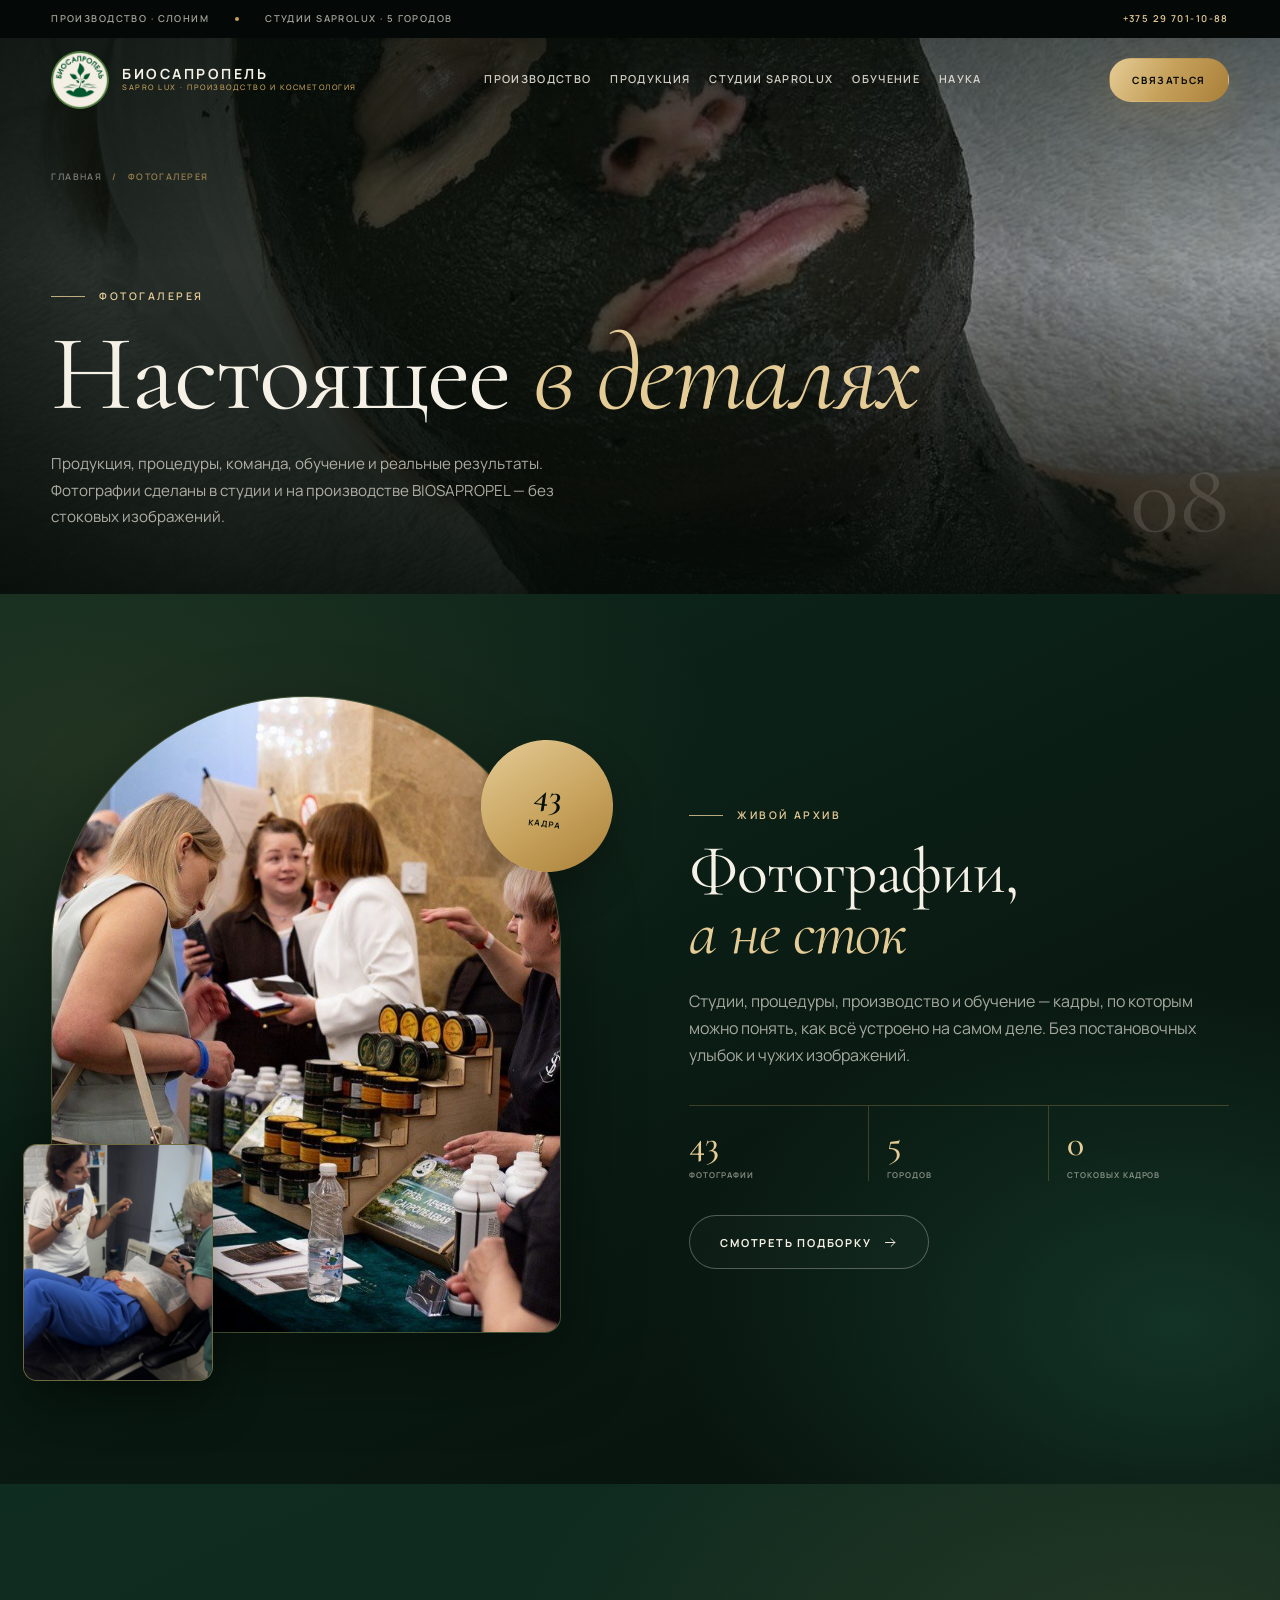
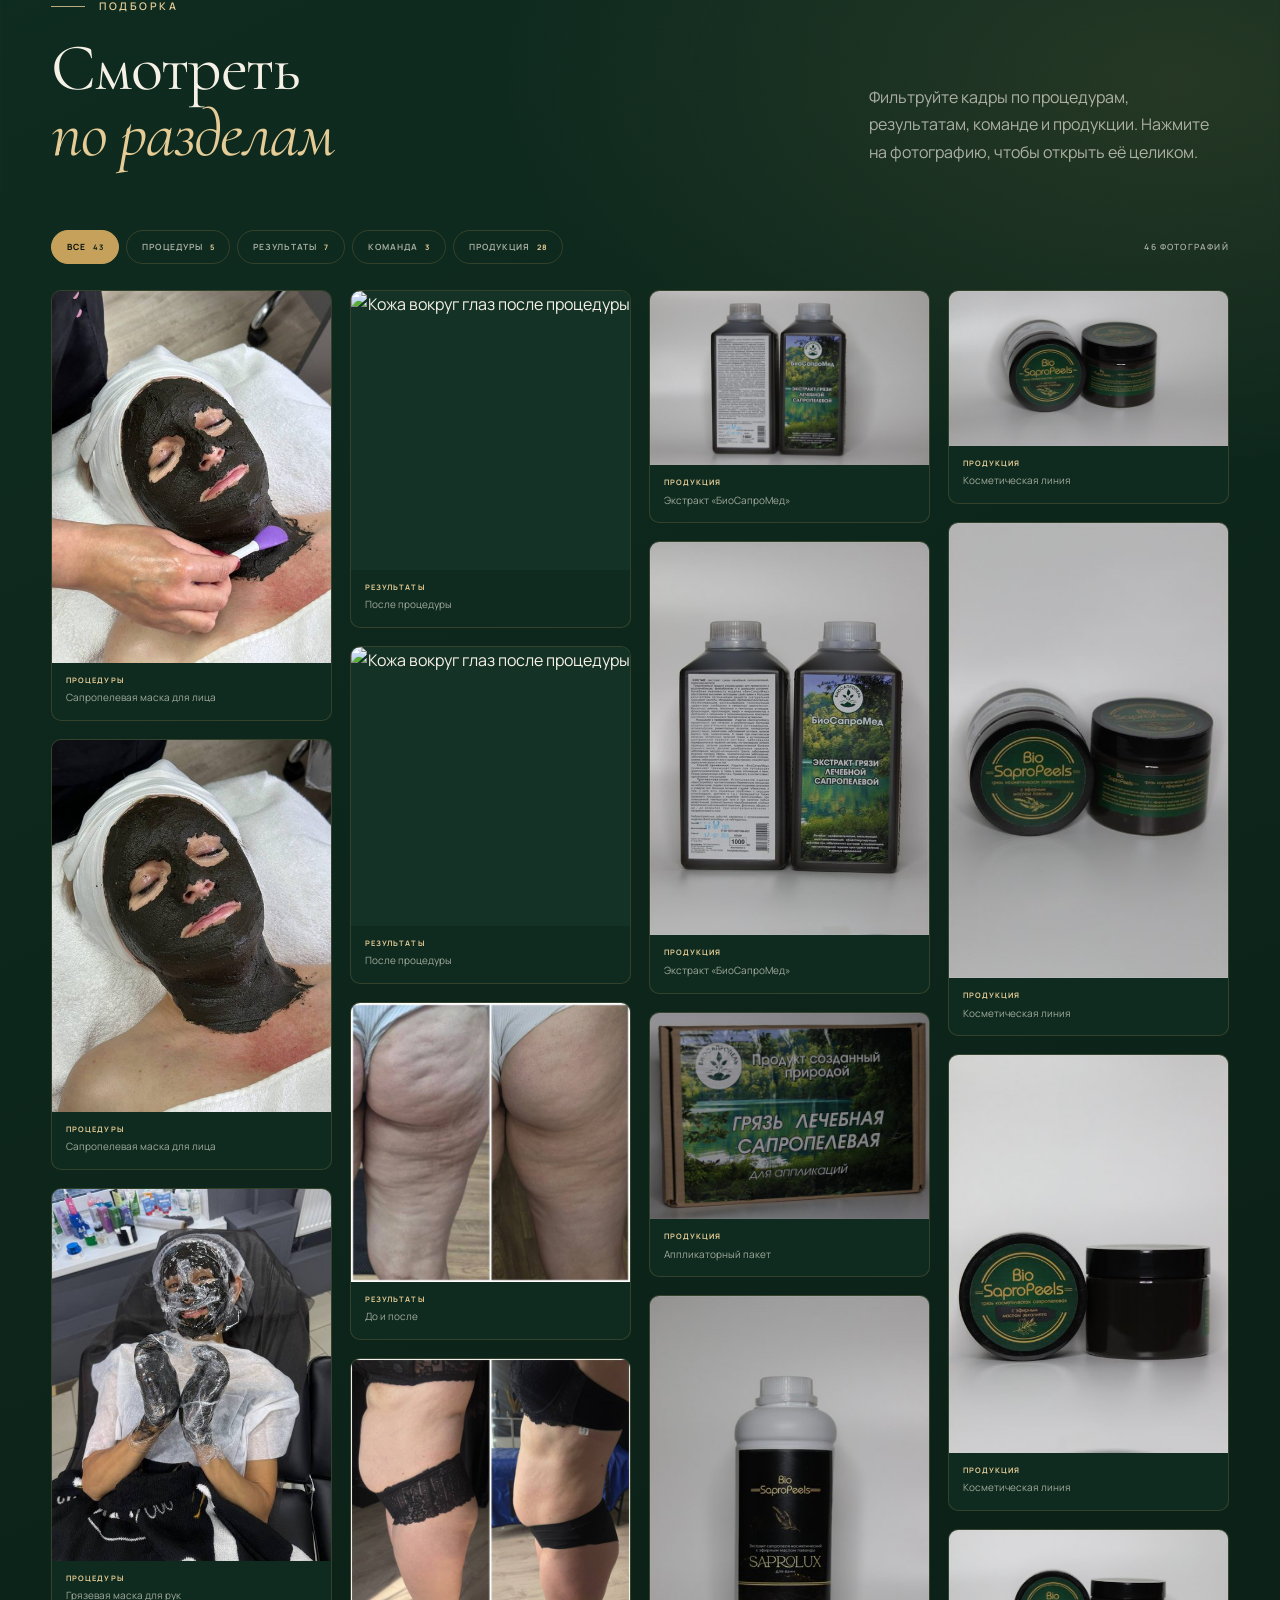
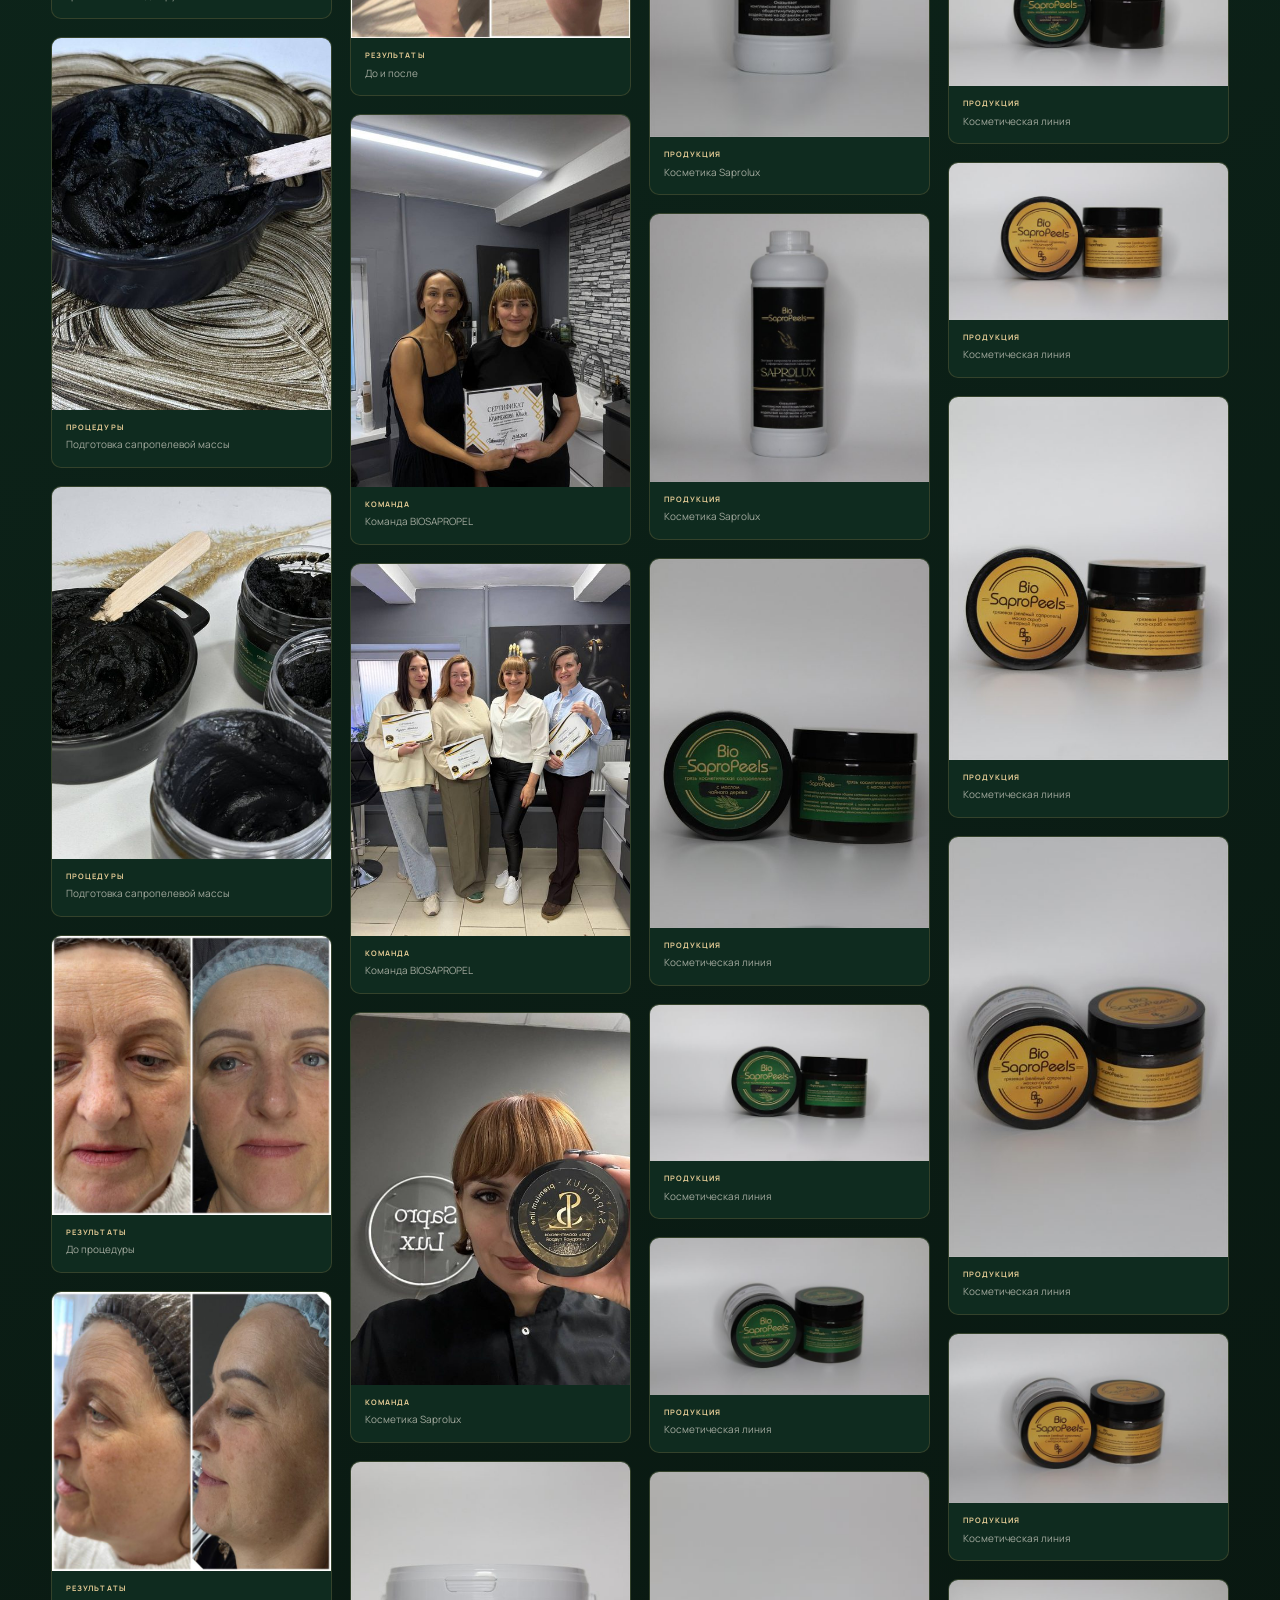
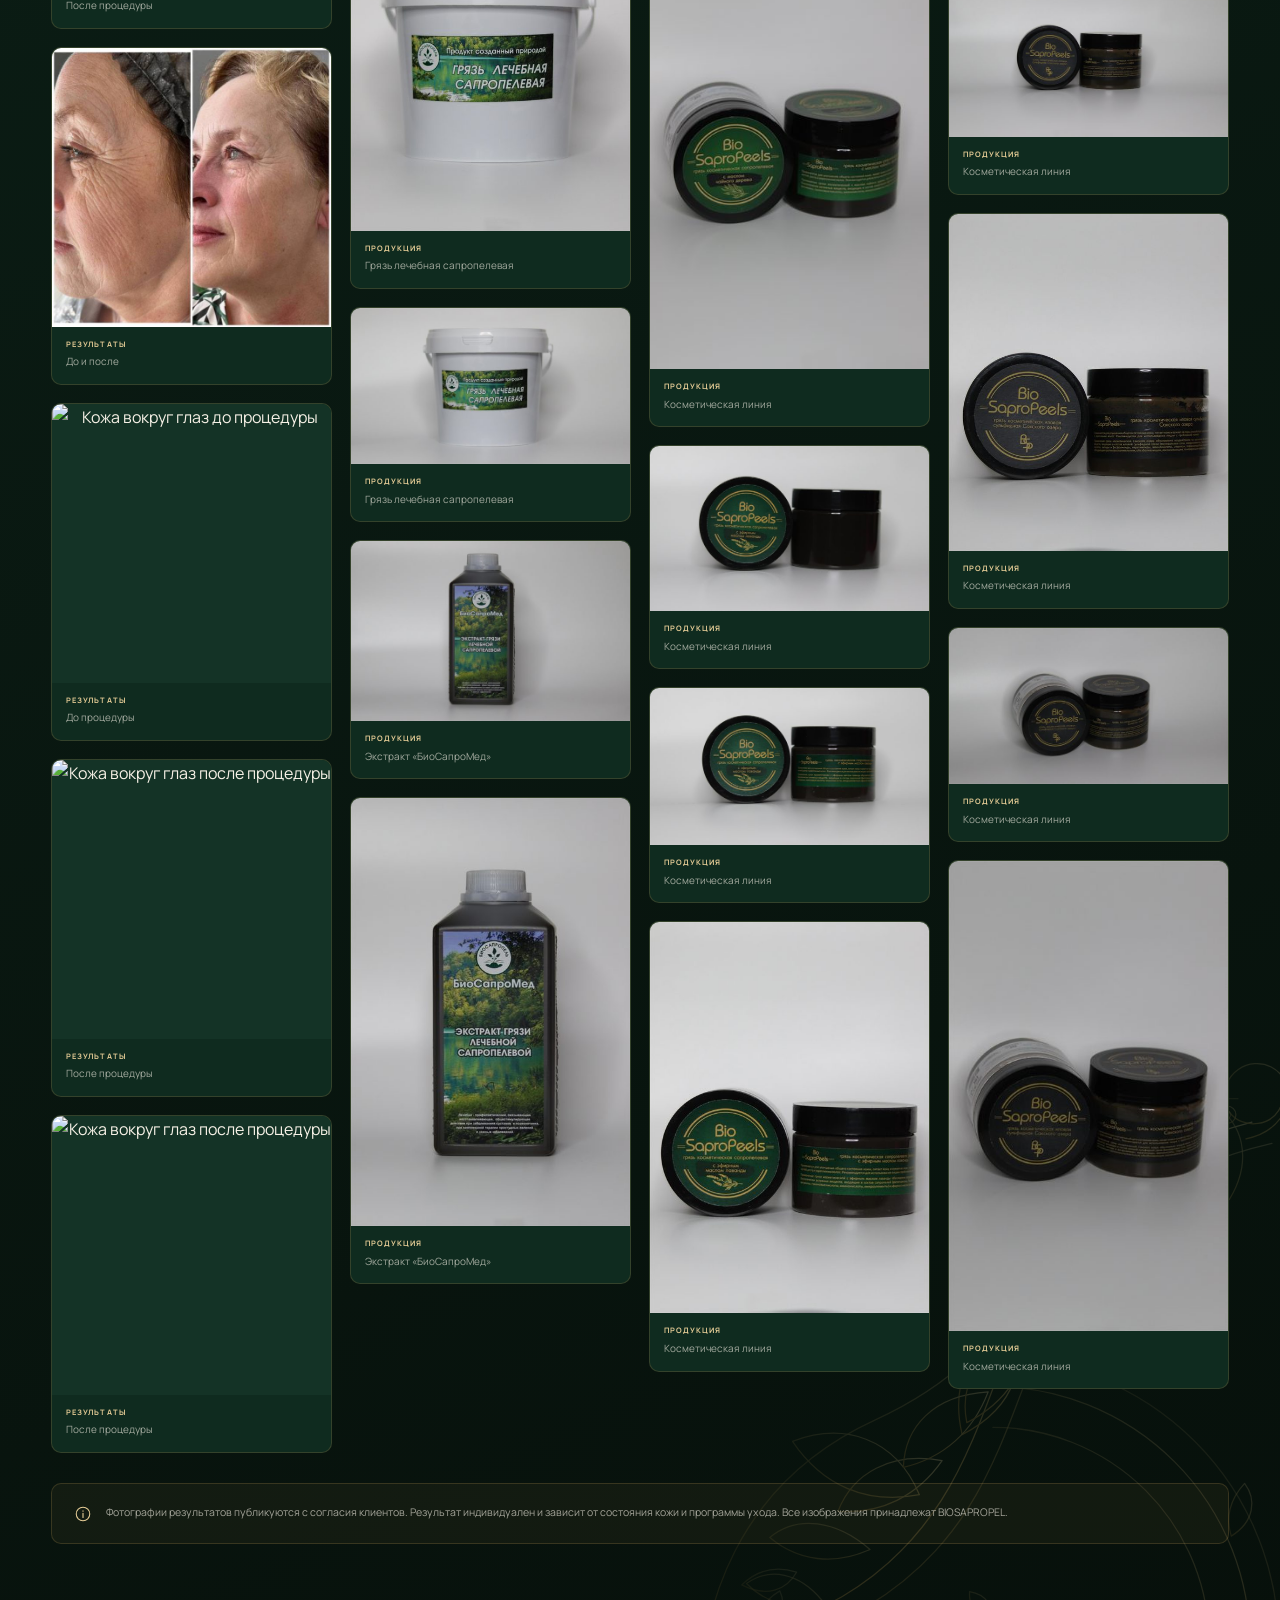
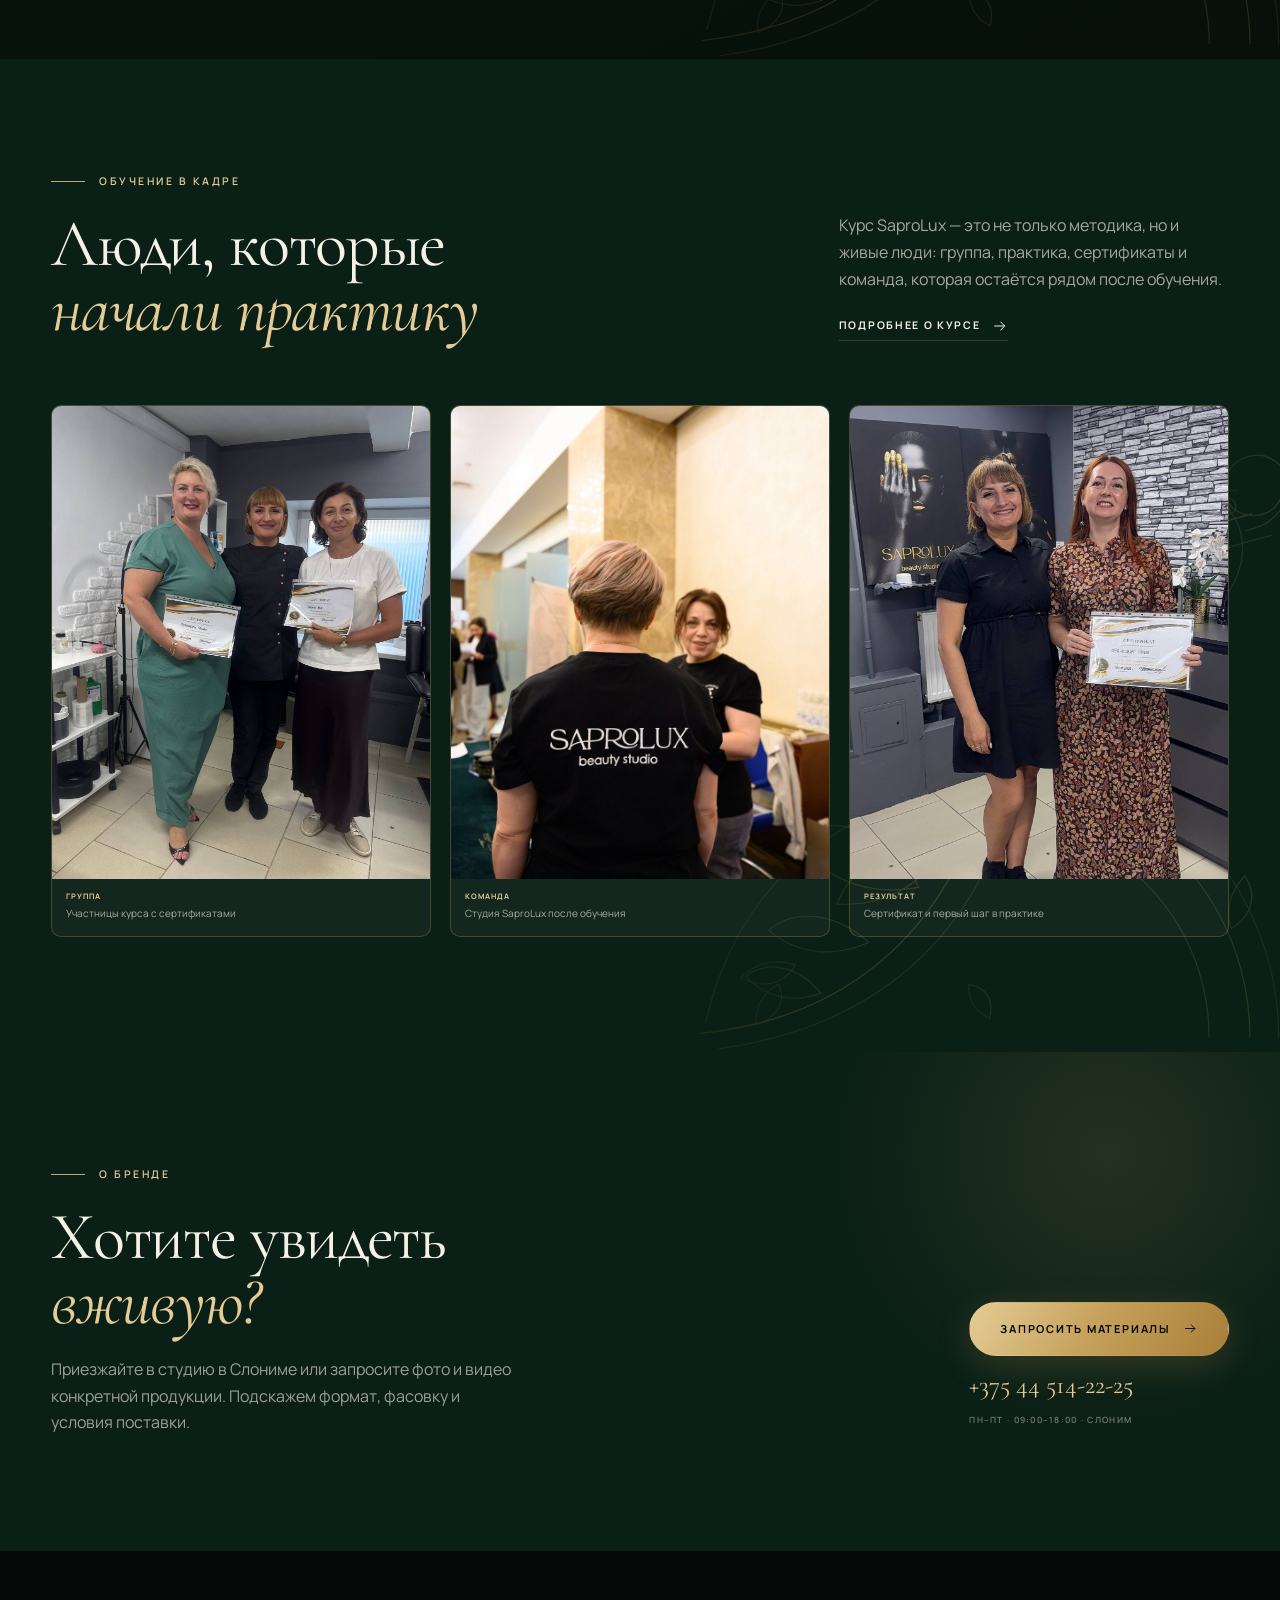
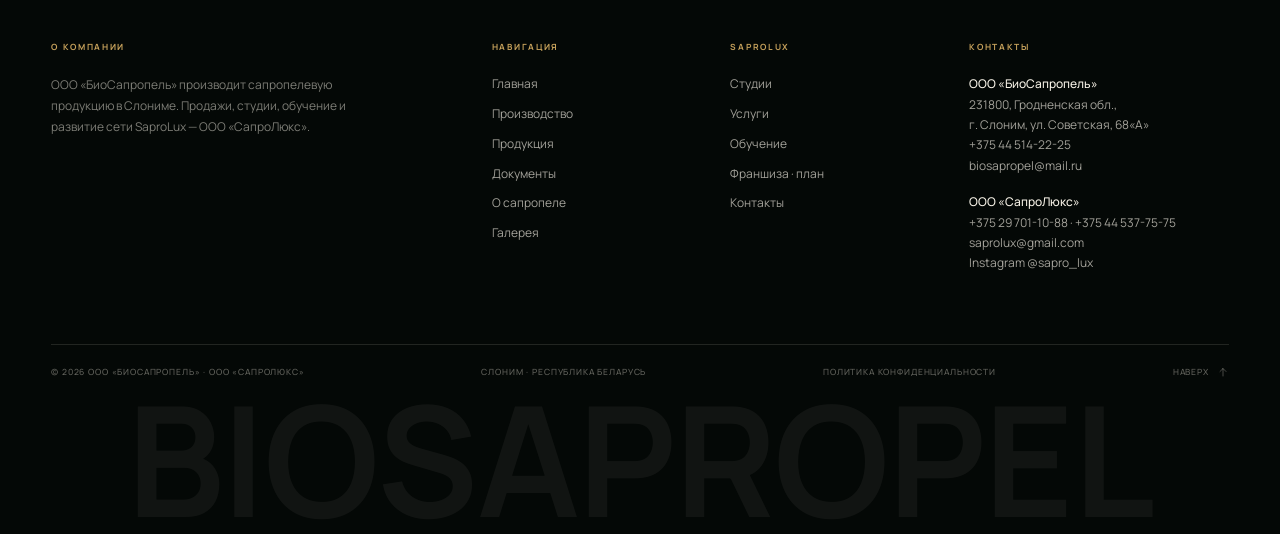
==== commit 1abe21a2: "Add files via upload" ====
--- a/gallery.html
+++ b/gallery.html
@@ -207,20 +207,41 @@
           </button>
           <figcaption class="gallery-card__cap"><span>Результаты</span>До и после</figcaption>
         </figure>
-        <!-- <figure class="gallery-card" data-cat="result">
-          <button class="gallery-card__media" type="button" data-lightbox data-full="assets/img/gallery/result-face-03-before.jpg" data-caption="Результаты · До процедуры">
-            <img src="assets/img/gallery/result-face-03-before-640.jpg" srcset="assets/img/gallery/result-face-03-before-640.jpg 640w, assets/img/gallery/result-face-03-before.jpg 1280w" sizes="(max-width: 560px) 92vw, (max-width: 820px) 46vw, (max-width: 1180px) 31vw, 23vw" alt="Кожа вокруг глаз до процедуры" loading="lazy" width="1280" height="1280">
+        <figure class="gallery-card" data-cat="result">
+          <button class="gallery-card__media" type="button" data-lightbox data-full="assets/img/gallery/result-face-04.jpg" data-caption="Результаты · До процедуры">
+            <img src="assets/img/gallery/result-face-04-640.jpg" srcset="assets/img/gallery/result-face-04-640.jpg 640w, assets/img/gallery/result-face-04.jpg 1280w" sizes="(max-width: 560px) 92vw, (max-width: 820px) 46vw, (max-width: 1180px) 31vw, 23vw" alt="Кожа вокруг глаз до процедуры" loading="lazy" width="1280" height="1280">
             <span class="gallery-card__zoom"><svg viewBox="0 0 24 24" fill="none" aria-hidden="true"><circle cx="11" cy="11" r="6.5" stroke="currentColor" stroke-width="1.5"/><path d="m16 16 4 4M11 8.5v5M8.5 11h5" stroke="currentColor" stroke-width="1.5" stroke-linecap="round"/></svg></span>
           </button>
           <figcaption class="gallery-card__cap"><span>Результаты</span>До процедуры</figcaption>
         </figure>
         <figure class="gallery-card" data-cat="result">
-          <button class="gallery-card__media" type="button" data-lightbox data-full="assets/img/gallery/result-face-03-after.jpg" data-caption="Результаты · После процедуры">
-            <img src="assets/img/gallery/result-face-03-after-640.jpg" srcset="assets/img/gallery/result-face-03-after-640.jpg 640w, assets/img/gallery/result-face-03-after.jpg 1280w" sizes="(max-width: 560px) 92vw, (max-width: 820px) 46vw, (max-width: 1180px) 31vw, 23vw" alt="Кожа вокруг глаз после процедуры" loading="lazy" width="1280" height="1280">
+          <button class="gallery-card__media" type="button" data-lightbox data-full="assets/img/gallery/result-face-05.jpg" data-caption="Результаты · После процедуры">
+            <img src="assets/img/gallery/result-face-05-640.jpg" srcset="assets/img/gallery/result-face-05-640.jpg 640w, assets/img/gallery/result-face-05.jpg 1280w" sizes="(max-width: 560px) 92vw, (max-width: 820px) 46vw, (max-width: 1180px) 31vw, 23vw" alt="Кожа вокруг глаз после процедуры" loading="lazy" width="1280" height="1280">
             <span class="gallery-card__zoom"><svg viewBox="0 0 24 24" fill="none" aria-hidden="true"><circle cx="11" cy="11" r="6.5" stroke="currentColor" stroke-width="1.5"/><path d="m16 16 4 4M11 8.5v5M8.5 11h5" stroke="currentColor" stroke-width="1.5" stroke-linecap="round"/></svg></span>
           </button>
           <figcaption class="gallery-card__cap"><span>Результаты</span>После процедуры</figcaption>
-        </figure> -->
+        </figure>
+        <figure class="gallery-card" data-cat="result">
+          <button class="gallery-card__media" type="button" data-lightbox data-full="assets/img/gallery/result-face-06.jpg" data-caption="Результаты · После процедуры">
+            <img src="assets/img/gallery/result-face-06-640.jpg" srcset="assets/img/gallery/result-face-06-640.jpg 640w, assets/img/gallery/result-face-06.jpg 1280w" sizes="(max-width: 560px) 92vw, (max-width: 820px) 46vw, (max-width: 1180px) 31vw, 23vw" alt="Кожа вокруг глаз после процедуры" loading="lazy" width="1280" height="1280">
+            <span class="gallery-card__zoom"><svg viewBox="0 0 24 24" fill="none" aria-hidden="true"><circle cx="11" cy="11" r="6.5" stroke="currentColor" stroke-width="1.5"/><path d="m16 16 4 4M11 8.5v5M8.5 11h5" stroke="currentColor" stroke-width="1.5" stroke-linecap="round"/></svg></span>
+          </button>
+          <figcaption class="gallery-card__cap"><span>Результаты</span>После процедуры</figcaption>
+        </figure>
+        <figure class="gallery-card" data-cat="result">
+          <button class="gallery-card__media" type="button" data-lightbox data-full="assets/img/gallery/result-face-07.jpg" data-caption="Результаты · После процедуры">
+            <img src="assets/img/gallery/result-face-07-640.jpg" srcset="assets/img/gallery/result-face-07-640.jpg 640w, assets/img/gallery/result-face-07.jpg 1280w" sizes="(max-width: 560px) 92vw, (max-width: 820px) 46vw, (max-width: 1180px) 31vw, 23vw" alt="Кожа вокруг глаз после процедуры" loading="lazy" width="1280" height="1280">
+            <span class="gallery-card__zoom"><svg viewBox="0 0 24 24" fill="none" aria-hidden="true"><circle cx="11" cy="11" r="6.5" stroke="currentColor" stroke-width="1.5"/><path d="m16 16 4 4M11 8.5v5M8.5 11h5" stroke="currentColor" stroke-width="1.5" stroke-linecap="round"/></svg></span>
+          </button>
+          <figcaption class="gallery-card__cap"><span>Результаты</span>После процедуры</figcaption>
+        </figure>
+        <figure class="gallery-card" data-cat="result">
+          <button class="gallery-card__media" type="button" data-lightbox data-full="assets/img/gallery/result-face-08.jpg" data-caption="Результаты · После процедуры">
+            <img src="assets/img/gallery/result-face-08-640.jpg" srcset="assets/img/gallery/result-face-08-640.jpg 640w, assets/img/gallery/result-face-08.jpg 1280w" sizes="(max-width: 560px) 92vw, (max-width: 820px) 46vw, (max-width: 1180px) 31vw, 23vw" alt="Кожа вокруг глаз после процедуры" loading="lazy" width="1280" height="1280">
+            <span class="gallery-card__zoom"><svg viewBox="0 0 24 24" fill="none" aria-hidden="true"><circle cx="11" cy="11" r="6.5" stroke="currentColor" stroke-width="1.5"/><path d="m16 16 4 4M11 8.5v5M8.5 11h5" stroke="currentColor" stroke-width="1.5" stroke-linecap="round"/></svg></span>
+          </button>
+          <figcaption class="gallery-card__cap"><span>Результаты</span>После процедуры</figcaption>
+        </figure>
         <figure class="gallery-card" data-cat="result">
           <button class="gallery-card__media" type="button" data-lightbox data-full="assets/img/gallery/result-body-01.jpg" data-caption="Результаты · До и после">
             <img src="assets/img/gallery/result-body-01-640.jpg" srcset="assets/img/gallery/result-body-01-640.jpg 640w, assets/img/gallery/result-body-01.jpg 1280w" sizes="(max-width: 560px) 92vw, (max-width: 820px) 46vw, (max-width: 1180px) 31vw, 23vw" alt="Результат ухода за кожей тела — до и после" loading="lazy" width="1280" height="1280">
